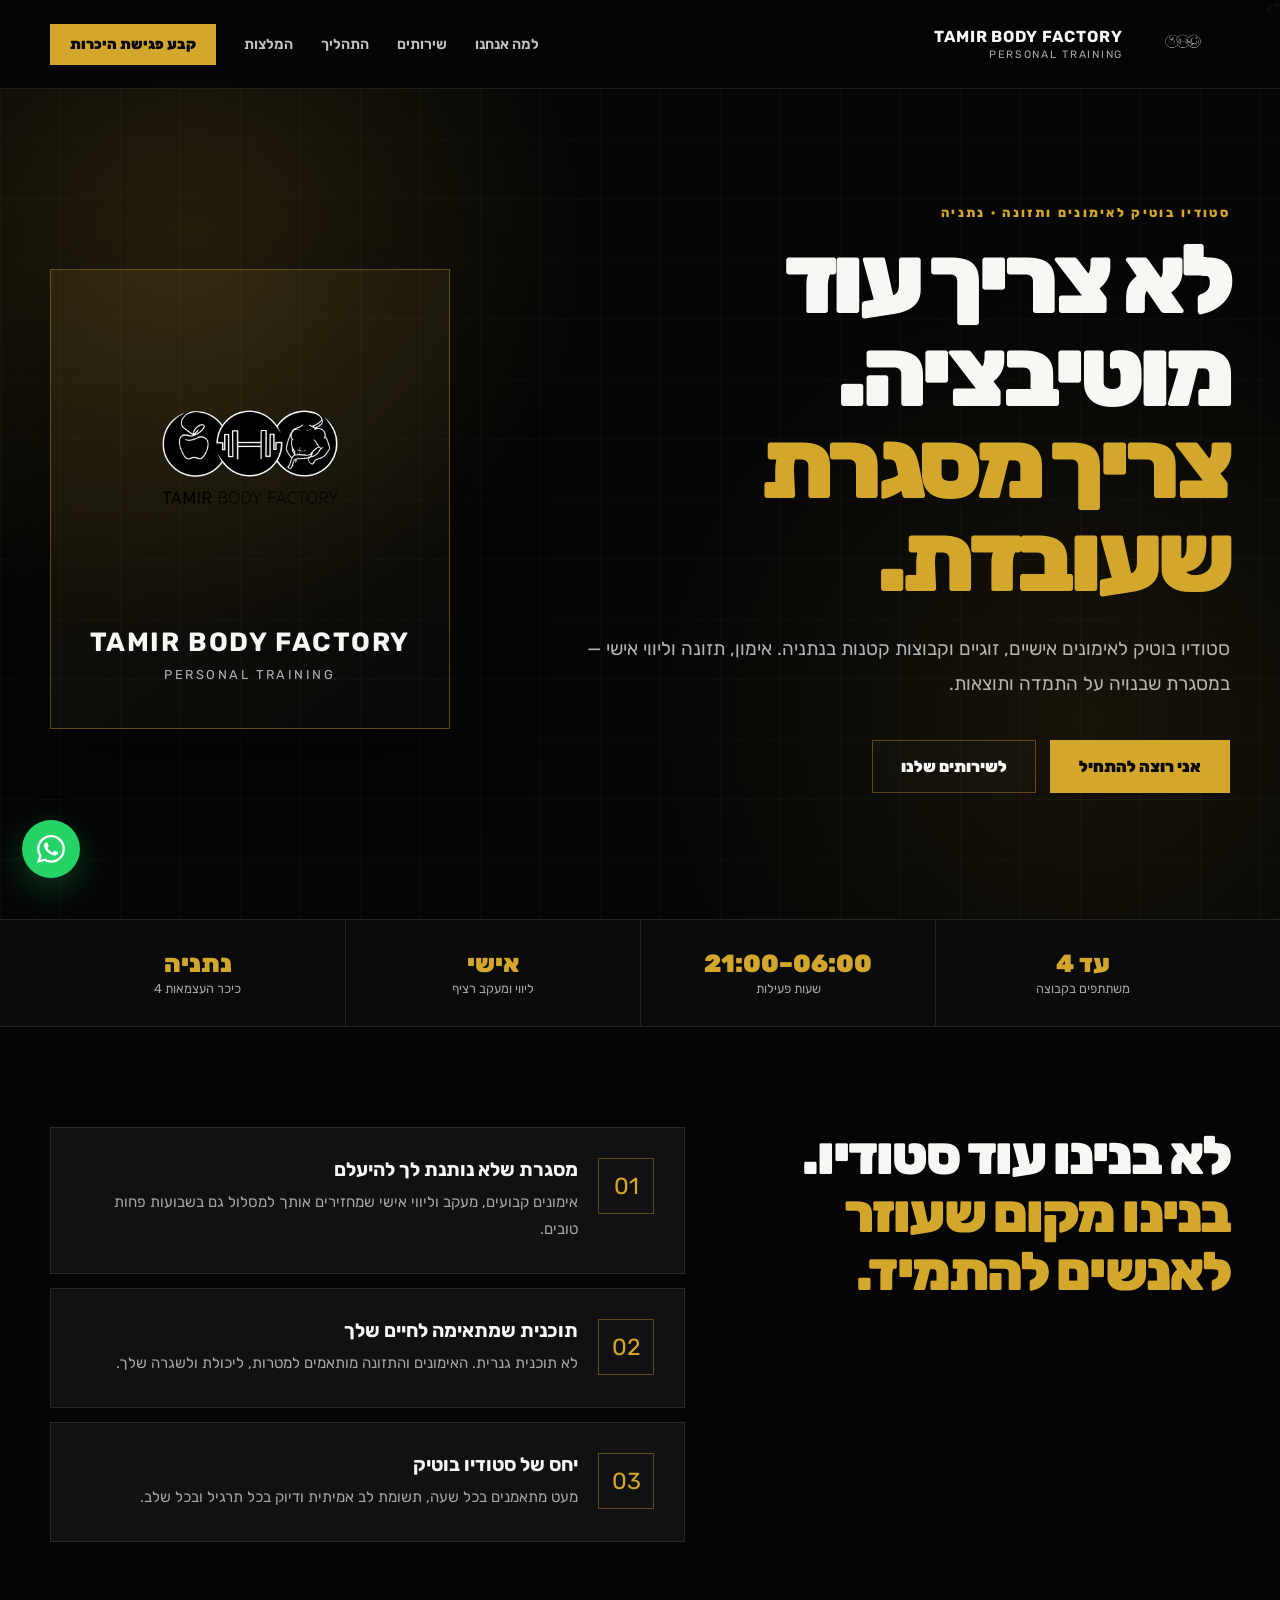
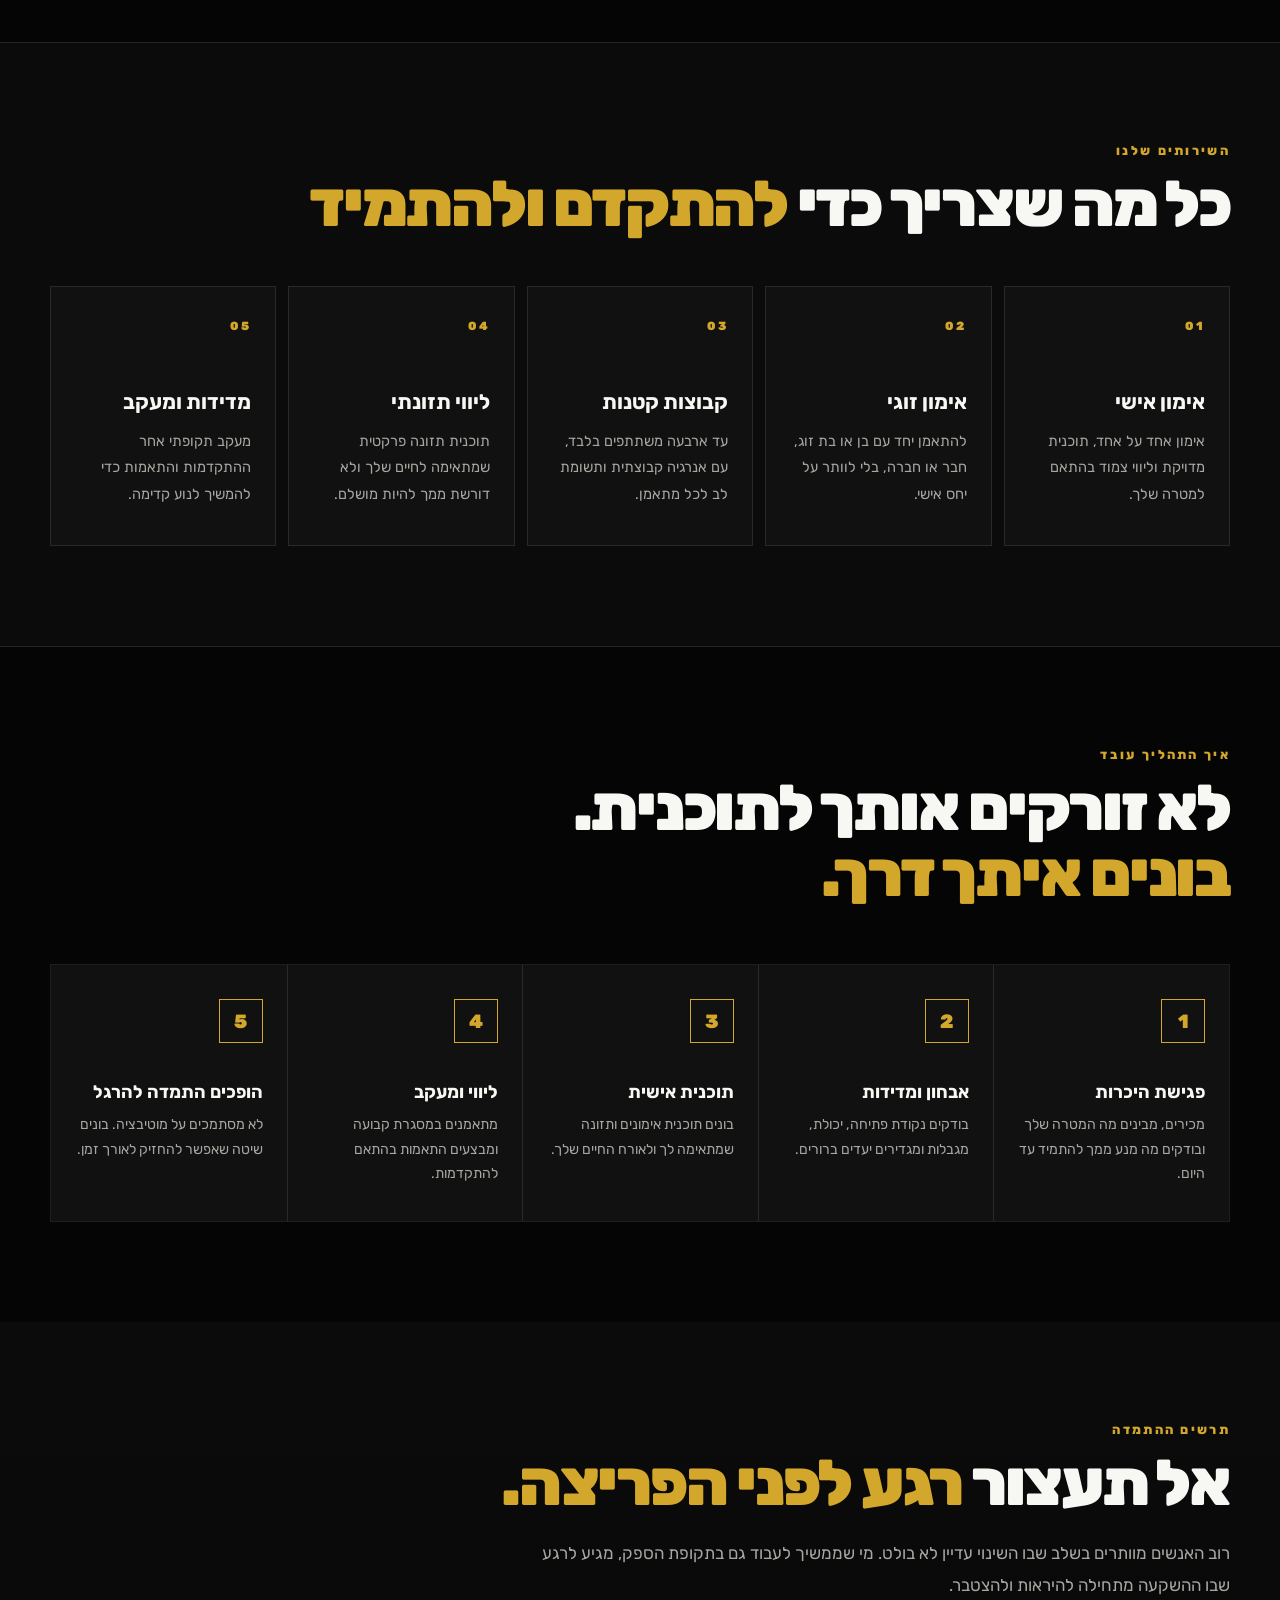
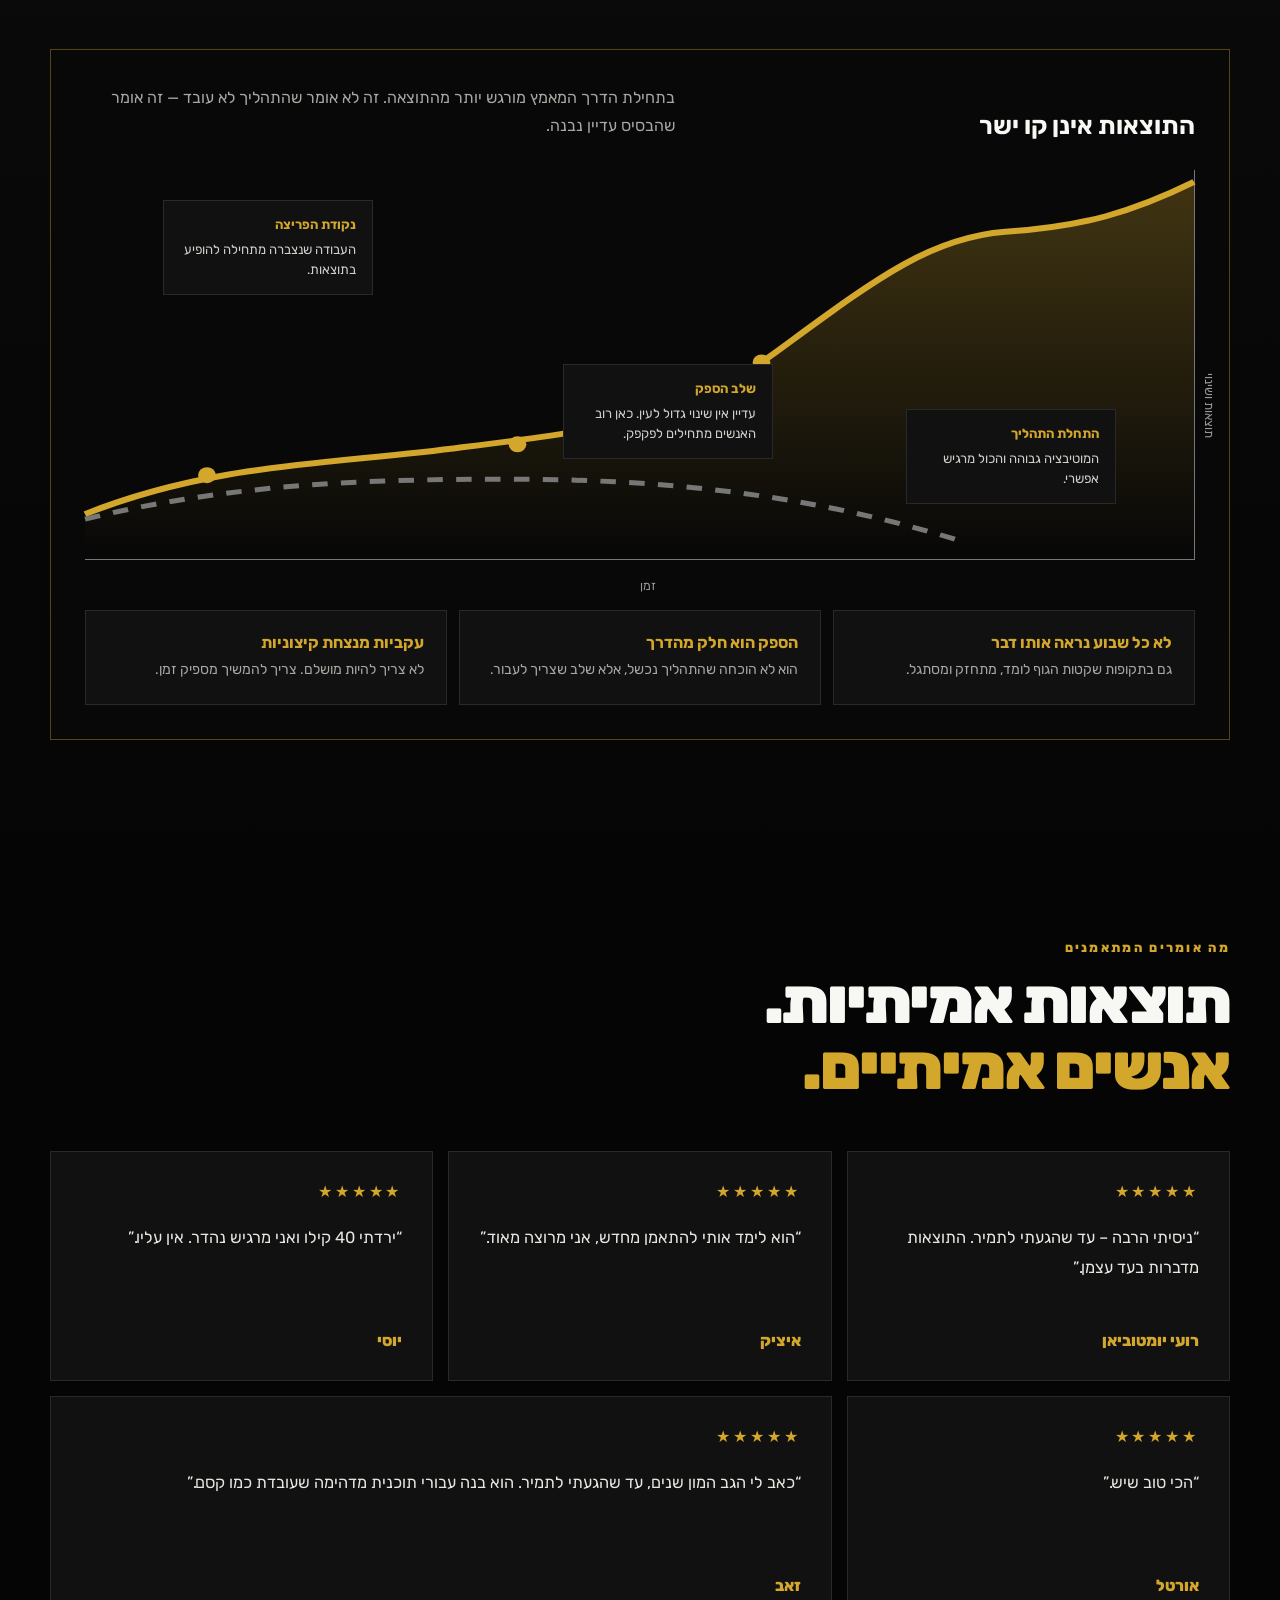
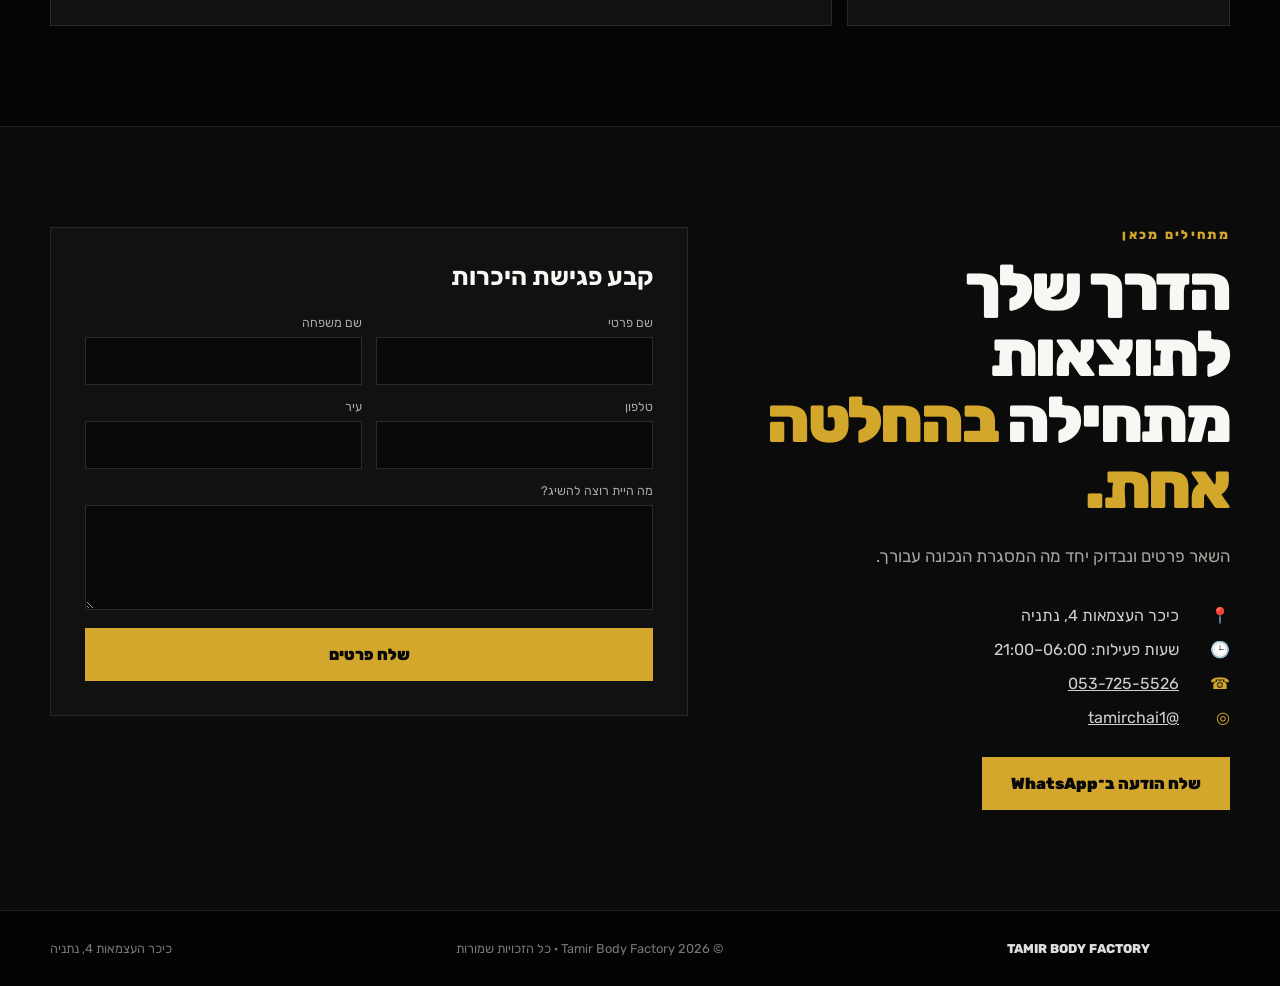
==== index.html @ cbdf3ac7 "Update index.html" ====
<!DOCTYPE html>
<html lang="he" dir="rtl">
<head>
  <meta charset="UTF-8" />
  <meta name="viewport" content="width=device-width, initial-scale=1.0" />
  <meta name="description" content="Tamir Body Factory – סטודיו בוטיק לאימונים אישיים, זוגיים וקבוצות קטנות בכיכר העצמאות 4, נתניה." />
  <title>Tamir Body Factory | סטודיו בוטיק לאימונים אישיים בנתניה</title>
  <link rel="preconnect" href="https://fonts.googleapis.com">
  <link rel="preconnect" href="https://fonts.gstatic.com" crossorigin>
  <link href="https://fonts.googleapis.com/css2?family=Rubik:wght@400;500;600;700;800;900&display=swap" rel="stylesheet">">
  <style>
    :root{
      --black:#050505;
      --black-2:#0b0b0b;
      --card:#111;
      --card-2:#151515;
      --gold:#d3a72c;
      --gold-light:#f0cc61;
      --white:#f7f7f4;
      --muted:#a7a7a2;
      --line:rgba(255,255,255,.1);
      --gold-line:rgba(211,167,44,.38);
      --green:#25d366;
      --max:1180px;
    }
    *{box-sizing:border-box;margin:0;padding:0}
    html{scroll-behavior:smooth}
    body{font-family:'Rubik',sans-serif;background:var(--black);color:var(--white);overflow-x:hidden}
    a{color:inherit}
    img{max-width:100%;display:block}
    .container{width:min(var(--max),calc(100% - 40px));margin:auto}
    .section{padding:100px 0}
    .eyebrow{color:var(--gold);font-size:.8rem;font-weight:800;letter-spacing:.18em;margin-bottom:14px}
    .title{font-size:clamp(2.3rem,5vw,4.7rem);line-height:1.03;font-weight:900;letter-spacing:-.035em}
    .lead{color:var(--muted);font-size:1.06rem;line-height:1.9;max-width:700px;margin-top:20px}
    .gold{color:var(--gold)}

    nav{position:fixed;z-index:1000;inset:0 0 auto;background:rgba(5,5,5,.9);backdrop-filter:blur(16px);border-bottom:1px solid var(--line)}
    .nav-inner{height:88px;display:flex;align-items:center;justify-content:space-between;gap:24px}
    .brand{display:flex;align-items:center;gap:13px;text-decoration:none;min-width:max-content}
    .brand img{width:94px;height:58px;object-fit:contain}
    .brand-copy strong{display:block;font-family:'Rubik',sans-serif;text-transform:uppercase;font-size:1rem;letter-spacing:.06em}
    .brand-copy span{display:block;color:var(--muted);font-size:.67rem;letter-spacing:.16em;text-transform:uppercase;margin-top:2px}
    .nav-links{display:flex;align-items:center;gap:28px}
    .nav-links a{text-decoration:none;color:#c4c4bf;font-size:.9rem;font-weight:600;transition:.2s}
    .nav-links a:hover{color:var(--gold)}
    .nav-cta{background:var(--gold);color:#080808!important;padding:12px 20px;font-weight:900!important}

    .hero{min-height:100vh;padding:150px 0 90px;display:grid;align-items:center;position:relative;overflow:hidden}
    .hero:before{content:"";position:absolute;inset:0;background:radial-gradient(circle at 15% 25%,rgba(211,167,44,.16),transparent 31%),radial-gradient(circle at 85% 78%,rgba(211,167,44,.09),transparent 34%),linear-gradient(rgba(255,255,255,.025) 1px,transparent 1px),linear-gradient(90deg,rgba(255,255,255,.025) 1px,transparent 1px);background-size:auto,auto,60px 60px,60px 60px;pointer-events:none}
    .hero-wrap{position:relative;z-index:1;display:grid;grid-template-columns:1.28fr .72fr;align-items:center;gap:70px}
    .hero h1{font-size:clamp(3.4rem,7.6vw,7.8rem);line-height:.95;letter-spacing:-.055em;font-weight:900;max-width:920px}
    .hero h1 span{display:block;color:var(--gold)}
    .hero p{font-size:1.18rem;line-height:1.85;color:#b5b5af;max-width:690px;margin:28px 0 38px}
    .hero-actions{display:flex;gap:14px;flex-wrap:wrap}
    .btn{display:inline-flex;align-items:center;justify-content:center;gap:9px;text-decoration:none;padding:16px 28px;font-weight:900;border:1px solid transparent;transition:.25s;cursor:pointer;font-family:inherit;font-size:1rem}
    .btn-primary{background:var(--gold);color:#080808}
    .btn-primary:hover{background:var(--gold-light);transform:translateY(-2px)}
    .btn-secondary{border-color:var(--gold-line);color:var(--white);background:rgba(255,255,255,.02)}
    .btn-secondary:hover{border-color:var(--gold);color:var(--gold)}
    .hero-mark{border:1px solid var(--gold-line);background:linear-gradient(145deg,rgba(211,167,44,.1),rgba(255,255,255,.015));padding:42px 32px;text-align:center;box-shadow:0 25px 80px rgba(0,0,0,.45)}
    .hero-mark img{width:290px;margin:auto}
    .hero-mark h2{font-family:'rubik',sans-serif;text-transform:uppercase;font-size:1.65rem;letter-spacing:.06em;margin-top:24px}
    .hero-mark p{font-size:.8rem;margin:5px 0 0;letter-spacing:.2em;text-transform:uppercase}

    .proof{border-top:1px solid var(--line);border-bottom:1px solid var(--line);background:var(--black-2)}
    .proof-grid{display:grid;grid-template-columns:repeat(4,1fr)}
    .proof-item{padding:29px 18px;text-align:center;border-left:1px solid var(--line)}
    .proof-item:last-child{border-left:0}
    .proof-item strong{display:block;color:var(--gold);font-size:1.55rem;font-weight:900}
    .proof-item span{font-size:.8rem;color:var(--muted)}

    .why-grid{display:grid;grid-template-columns:.85fr 1.15fr;gap:75px;align-items:start}
    .statement{font-size:clamp(2.1rem,4.2vw,4.2rem);font-weight:900;line-height:1.08;letter-spacing:-.035em;position:sticky;top:130px}
    .why-cards{display:grid;gap:14px}
    .why-card{background:var(--card);border:1px solid var(--line);padding:30px;display:grid;grid-template-columns:56px 1fr;gap:20px;align-items:start;transition:.25s}
    .why-card:hover{border-color:var(--gold-line);transform:translateX(-5px)}
    .icon{width:56px;height:56px;display:grid;place-items:center;border:1px solid var(--gold-line);color:var(--gold);font-size:1.45rem}
    .why-card h3{font-size:1.2rem;margin-bottom:8px}
    .why-card p{color:var(--muted);line-height:1.8;font-size:.94rem}

    .services{background:var(--black-2);border-block:1px solid var(--line)}
    .services-grid{display:grid;grid-template-columns:repeat(5,1fr);gap:12px;margin-top:48px}
    .service-card{min-height:260px;background:var(--card);border:1px solid var(--line);padding:28px 24px;position:relative;overflow:hidden;transition:.25s}
    .service-card:after{content:"";position:absolute;right:0;left:0;bottom:0;height:3px;background:var(--gold);transform:scaleX(0);transform-origin:right;transition:.25s}
    .service-card:hover{transform:translateY(-6px);border-color:var(--gold-line)}
    .service-card:hover:after{transform:scaleX(1)}
    .service-card .num{font-size:.74rem;color:var(--gold);font-weight:900;letter-spacing:.18em}
    .service-card h3{font-size:1.3rem;margin:56px 0 12px;line-height:1.25}
    .service-card p{color:var(--muted);line-height:1.8;font-size:.91rem}

    .process-grid{display:grid;grid-template-columns:repeat(5,1fr);gap:0;margin-top:56px;border:1px solid var(--line)}
    .step{padding:34px 24px;background:var(--card);border-left:1px solid var(--line);min-height:245px}
    .step:last-child{border-left:0}
    .step-number{display:inline-grid;place-items:center;width:44px;height:44px;border:1px solid var(--gold);color:var(--gold);font-size:1.2rem;font-weight:900;margin-bottom:38px}
    .step h3{font-size:1.12rem;margin-bottom:11px}
    .step p{font-size:.88rem;color:var(--muted);line-height:1.75}

    .persistence{background:linear-gradient(180deg,#0b0b0b,#050505)}
    .chart-card{margin-top:48px;border:1px solid var(--gold-line);background:#080808;padding:34px;overflow:hidden}
    .chart-head{display:flex;justify-content:space-between;align-items:end;gap:20px;margin-bottom:18px}
    .chart-head h3{font-size:1.55rem}
    .chart-head p{color:var(--muted);max-width:590px;line-height:1.75}
    .chart-wrap{position:relative;height:390px;border-right:1px solid #777;border-bottom:1px solid #777;margin-top:30px}
    .axis-y{position:absolute;right:-48px;top:50%;transform:rotate(90deg) translateX(50%);transform-origin:center;color:#999;font-size:.78rem}
    .axis-x{position:absolute;left:50%;bottom:-34px;color:#999;font-size:.78rem}
    .chart-svg{width:100%;height:100%;overflow:visible}
    .chart-note{position:absolute;background:#111;border:1px solid var(--line);padding:14px 16px;width:210px;font-size:.82rem;line-height:1.55;color:#d0d0cb}
    .chart-note strong{display:block;color:var(--gold);margin-bottom:4px}
    .note-start{right:7%;bottom:55px}.note-doubt{right:38%;bottom:100px}.note-break{left:7%;top:30px}
    .chart-footer{display:grid;grid-template-columns:repeat(3,1fr);gap:12px;margin-top:50px}
    .chart-point{border:1px solid var(--line);padding:22px;background:var(--card)}
    .chart-point strong{color:var(--gold);display:block;margin-bottom:6px}
    .chart-point span{color:var(--muted);font-size:.88rem;line-height:1.7}

    .testimonials-grid{display:grid;grid-template-columns:repeat(3,1fr);gap:15px;margin-top:50px}
    .quote{background:var(--card);border:1px solid var(--line);padding:30px;min-height:230px;display:flex;flex-direction:column;justify-content:space-between}
    .quote:nth-child(5){grid-column:span 2}
    .stars{color:var(--gold);letter-spacing:.18em;margin-bottom:22px}
    .quote blockquote{font-size:1.02rem;line-height:1.85;color:#e7e7e2}
    .quote footer{background:none;border:0;padding:24px 0 0;display:block;color:var(--gold);font-weight:800}

    .contact{background:var(--black-2);border-top:1px solid var(--line)}
    .contact-grid{display:grid;grid-template-columns:.85fr 1.15fr;gap:70px;align-items:start}
    .contact-details{display:grid;gap:15px;margin-top:34px}
    .detail{display:flex;gap:15px;align-items:center;color:#d0d0cb}
    .detail i{font-style:normal;color:var(--gold);width:36px}
    .form{background:var(--card);border:1px solid var(--line);padding:34px}
    .form h3{font-size:1.55rem;margin-bottom:24px}
    .form-row{display:grid;grid-template-columns:1fr 1fr;gap:14px}
    .field{margin-bottom:14px}
    label{display:block;color:#aaa;font-size:.78rem;margin-bottom:7px}
    input,select,textarea{width:100%;background:#090909;color:#fff;border:1px solid #2a2a2a;padding:14px;font-family:inherit;font-size:.95rem;outline:0}
    input:focus,select:focus,textarea:focus{border-color:var(--gold)}
    textarea{min-height:105px;resize:vertical}
    .success{display:none;margin-top:14px;padding:14px;border:1px solid var(--gold);color:var(--gold);text-align:center}

    .site-footer{padding:30px 0;border-top:1px solid var(--line);background:#030303}
    .footer-inner{display:flex;align-items:center;justify-content:space-between;gap:20px;color:#777;font-size:.8rem}
    .footer-brand{display:flex;align-items:center;gap:10px;color:#ddd;font-weight:800;text-transform:uppercase}
    .footer-brand img{width:70px}

    .floating{position:fixed;left:22px;bottom:22px;width:58px;height:58px;border-radius:50%;background:var(--green);display:grid;place-items:center;text-decoration:none;z-index:999;box-shadow:0 10px 35px rgba(37,211,102,.28)}
    .floating svg{width:28px;fill:#fff}
    .reveal{opacity:0;transform:translateY(28px);transition:.7s ease}
    .reveal.visible{opacity:1;transform:none}

    @media(max-width:1000px){
      .nav-links a:not(.nav-cta){display:none}
      .hero-wrap,.why-grid,.contact-grid{grid-template-columns:1fr}
      .hero-mark{max-width:500px}.statement{position:static}
      .services-grid{grid-template-columns:repeat(2,1fr)}
      .process-grid{grid-template-columns:repeat(2,1fr)}
      .step{border-bottom:1px solid var(--line)}
      .testimonials-grid{grid-template-columns:1fr 1fr}.quote:nth-child(5){grid-column:auto}
    }
    @media(max-width:640px){
      .container{width:min(100% - 26px,var(--max))}.section{padding:72px 0}.nav-inner{height:76px}.brand img{width:73px;height:48px}.brand-copy strong{font-size:.82rem}.brand-copy span{font-size:.55rem}.nav-cta{padding:10px 13px;font-size:.78rem}
      .hero{padding-top:125px}.hero h1{font-size:3.2rem}.hero p{font-size:1rem}.hero-mark{padding:28px 18px}.hero-mark img{width:220px}
      .proof-grid{grid-template-columns:1fr 1fr}.proof-item:nth-child(2){border-left:0}.proof-item:nth-child(-n+2){border-bottom:1px solid var(--line)}
      .services-grid,.process-grid,.testimonials-grid,.chart-footer{grid-template-columns:1fr}.service-card{min-height:220px}.service-card h3{margin-top:38px}.process-grid{border:0}.step{border:1px solid var(--line);margin-bottom:10px}
      .chart-card{padding:20px 14px}.chart-wrap{height:315px}.chart-note{width:145px;font-size:.69rem;padding:9px}.note-start{right:3%;bottom:35px}.note-doubt{right:37%;bottom:100px}.note-break{left:2%;top:10px}.chart-head{display:block}.chart-head p{margin-top:10px}.form-row{grid-template-columns:1fr}.form{padding:25px 18px}.footer-inner{flex-direction:column;text-align:center}.floating{left:14px;bottom:14px}
    }
  </style>
</head>
<body>
  <nav>
    <div class="container nav-inner">
      <a href="#top" class="brand" aria-label="Tamir Body Factory">
       <img src=" tamir-body-factory-logo.png" alt="הלוגו של Tamir Body Factory">
        <div class="brand-copy"><strong>Tamir Body Factory</strong><span>Personal Training</span></div>
      </a>
      <div class="nav-links">
        <a href="#why">למה אנחנו</a><a href="#services">שירותים</a><a href="#process">התהליך</a><a href="#reviews">המלצות</a><a href="#contact" class="nav-cta">קבע פגישת היכרות</a>
      </div>
    </div>
  </nav>

  <header class="hero" id="top">
    <div class="container hero-wrap">
      <div class="reveal">
        <div class="eyebrow">סטודיו בוטיק לאימונים ותזונה · נתניה</div>
        <h1>לא צריך עוד מוטיבציה.<span>צריך מסגרת שעובדת.</span></h1>
        <p>סטודיו בוטיק לאימונים אישיים, זוגיים וקבוצות קטנות בנתניה. אימון, תזונה וליווי אישי — במסגרת שבנויה על התמדה ותוצאות.</p>
        <div class="hero-actions">
          <a class="btn btn-primary" href="#contact">אני רוצה להתחיל</a>
          <a class="btn btn-secondary" href="#services">לשירותים שלנו</a>
        </div>
      </div>
      <aside class="hero-mark reveal">
        <img src="tamir-body-factory-logo.png" alt="Tamir Body Factory">
        <h2>Tamir Body Factory</h2>
        <p>Personal Training</p>
      </aside>
    </div>
  </header>

  <section class="proof">
    <div class="container proof-grid">
      <div class="proof-item"><strong>עד 4</strong><span>משתתפים בקבוצה</span></div>
      <div class="proof-item"><strong>06:00–21:00</strong><span>שעות פעילות</span></div>
      <div class="proof-item"><strong>אישי</strong><span>ליווי ומעקב רציף</span></div>
      <div class="proof-item"><strong>נתניה</strong><span>כיכר העצמאות 4</span></div>
    </div>
  </section>

  <section class="section" id="why">
    <div class="container why-grid">
      <div class="statement reveal">לא בנינו עוד סטודיו.<br><span class="gold">בנינו מקום שעוזר לאנשים להתמיד.</span></div>
      <div class="why-cards">
        <article class="why-card reveal"><div class="icon">01</div><div><h3>מסגרת שלא נותנת לך להיעלם</h3><p>אימונים קבועים, מעקב וליווי אישי שמחזירים אותך למסלול גם בשבועות פחות טובים.</p></div></article>
        <article class="why-card reveal"><div class="icon">02</div><div><h3>תוכנית שמתאימה לחיים שלך</h3><p>לא תוכנית גנרית. האימונים והתזונה מותאמים למטרות, ליכולת ולשגרה שלך.</p></div></article>
        <article class="why-card reveal"><div class="icon">03</div><div><h3>יחס של סטודיו בוטיק</h3><p>מעט מתאמנים בכל שעה, תשומת לב אמיתית ודיוק בכל תרגיל ובכל שלב.</p></div></article>
      </div>
    </div>
  </section>

  <section class="section services" id="services">
    <div class="container">
      <div class="eyebrow">השירותים שלנו</div><h2 class="title">כל מה שצריך כדי <span class="gold">להתקדם ולהתמיד</span></h2>
      <div class="services-grid">
        <article class="service-card reveal"><span class="num">01</span><h3>אימון אישי</h3><p>אימון אחד על אחד, תוכנית מדויקת וליווי צמוד בהתאם למטרה שלך.</p></article>
        <article class="service-card reveal"><span class="num">02</span><h3>אימון זוגי</h3><p>להתאמן יחד עם בן או בת זוג, חבר או חברה, בלי לוותר על יחס אישי.</p></article>
        <article class="service-card reveal"><span class="num">03</span><h3>קבוצות קטנות</h3><p>עד ארבעה משתתפים בלבד, עם אנרגיה קבוצתית ותשומת לב לכל מתאמן.</p></article>
        <article class="service-card reveal"><span class="num">04</span><h3>ליווי תזונתי</h3><p>תוכנית תזונה פרקטית שמתאימה לחיים שלך ולא דורשת ממך להיות מושלם.</p></article>
        <article class="service-card reveal"><span class="num">05</span><h3>מדידות ומעקב</h3><p>מעקב תקופתי אחר ההתקדמות והתאמות כדי להמשיך לנוע קדימה.</p></article>
      </div>
    </div>
  </section>

  <section class="section" id="process">
    <div class="container">
      <div class="eyebrow">איך התהליך עובד</div><h2 class="title">לא זורקים אותך לתוכנית.<br><span class="gold">בונים איתך דרך.</span></h2>
      <div class="process-grid">
        <article class="step reveal"><div class="step-number">1</div><h3>פגישת היכרות</h3><p>מכירים, מבינים מה המטרה שלך ובודקים מה מנע ממך להתמיד עד היום.</p></article>
        <article class="step reveal"><div class="step-number">2</div><h3>אבחון ומדידות</h3><p>בודקים נקודת פתיחה, יכולת, מגבלות ומגדירים יעדים ברורים.</p></article>
        <article class="step reveal"><div class="step-number">3</div><h3>תוכנית אישית</h3><p>בונים תוכנית אימונים ותזונה שמתאימה לך ולאורח החיים שלך.</p></article>
        <article class="step reveal"><div class="step-number">4</div><h3>ליווי ומעקב</h3><p>מתאמנים במסגרת קבועה ומבצעים התאמות בהתאם להתקדמות.</p></article>
        <article class="step reveal"><div class="step-number">5</div><h3>הופכים התמדה להרגל</h3><p>לא מסתמכים על מוטיבציה. בונים שיטה שאפשר להחזיק לאורך זמן.</p></article>
      </div>
    </div>
  </section>

  <section class="section persistence">
    <div class="container">
      <div class="eyebrow">תרשים ההתמדה</div><h2 class="title">אל תעצור <span class="gold">רגע לפני הפריצה.</span></h2>
      <p class="lead">רוב האנשים מוותרים בשלב שבו השינוי עדיין לא בולט. מי שממשיך לעבוד גם בתקופת הספק, מגיע לרגע שבו ההשקעה מתחילה להיראות ולהצטבר.</p>
      <div class="chart-card reveal">
        <div class="chart-head"><h3>התוצאות אינן קו ישר</h3><p>בתחילת הדרך המאמץ מורגש יותר מהתוצאה. זה לא אומר שהתהליך לא עובד — זה אומר שהבסיס עדיין נבנה.</p></div>
        <div class="chart-wrap">
          <span class="axis-y">תוצאות ושינוי</span><span class="axis-x">זמן</span>
          <svg class="chart-svg" viewBox="0 0 1000 390" preserveAspectRatio="none" aria-label="גרף התמדה לאורך זמן">
            <defs><linearGradient id="fillGold" x1="0" y1="0" x2="0" y2="1"><stop offset="0" stop-color="#d3a72c" stop-opacity=".28"/><stop offset="1" stop-color="#d3a72c" stop-opacity="0"/></linearGradient></defs>
            <path d="M0 345 C120 292 230 295 340 278 C470 260 540 250 620 185 C710 112 760 68 830 62 C900 57 945 42 1000 12 L1000 390 L0 390 Z" fill="url(#fillGold)"/>
            <path d="M0 345 C120 292 230 295 340 278 C470 260 540 250 620 185 C710 112 760 68 830 62 C900 57 945 42 1000 12" fill="none" stroke="#d3a72c" stroke-width="6"/>
            <path d="M0 350 C130 315 250 310 380 310 C520 310 650 324 790 372" fill="none" stroke="#777" stroke-width="5" stroke-dasharray="14 12"/>
            <circle cx="110" cy="306" r="8" fill="#d3a72c"/><circle cx="390" cy="275" r="8" fill="#d3a72c"/><circle cx="610" cy="193" r="8" fill="#d3a72c"/>
          </svg>
          <div class="chart-note note-start"><strong>התחלת התהליך</strong>המוטיבציה גבוהה והכול מרגיש אפשרי.</div>
          <div class="chart-note note-doubt"><strong>שלב הספק</strong>עדיין אין שינוי גדול לעין. כאן רוב האנשים מתחילים לפקפק.</div>
          <div class="chart-note note-break"><strong>נקודת הפריצה</strong>העבודה שנצברה מתחילה להופיע בתוצאות.</div>
        </div>
        <div class="chart-footer">
          <div class="chart-point"><strong>לא כל שבוע נראה אותו דבר</strong><span>גם בתקופות שקטות הגוף לומד, מתחזק ומסתגל.</span></div>
          <div class="chart-point"><strong>הספק הוא חלק מהדרך</strong><span>הוא לא הוכחה שהתהליך נכשל, אלא שלב שצריך לעבור.</span></div>
          <div class="chart-point"><strong>עקביות מנצחת קיצוניות</strong><span>לא צריך להיות מושלם. צריך להמשיך מספיק זמן.</span></div>
        </div>
      </div>
    </div>
  </section>

  <section class="section" id="reviews">
    <div class="container">
      <div class="eyebrow">מה אומרים המתאמנים</div><h2 class="title">תוצאות אמיתיות.<br><span class="gold">אנשים אמיתיים.</span></h2>
      <div class="testimonials-grid">
        <article class="quote reveal"><div><div class="stars">★★★★★</div><blockquote>“ניסיתי הרבה – עד שהגעתי לתמיר. התוצאות מדברות בעד עצמן.”</blockquote></div><footer>רועי יומטוביאן</footer></article>
        <article class="quote reveal"><div><div class="stars">★★★★★</div><blockquote>“הוא לימד אותי להתאמן מחדש, אני מרוצה מאוד.”</blockquote></div><footer>איציק</footer></article>
        <article class="quote reveal"><div><div class="stars">★★★★★</div><blockquote>“ירדתי 40 קילו ואני מרגיש נהדר. אין עליו.”</blockquote></div><footer>יוסי</footer></article>
        <article class="quote reveal"><div><div class="stars">★★★★★</div><blockquote>“הכי טוב שיש.”</blockquote></div><footer>אורטל</footer></article>
        <article class="quote reveal"><div><div class="stars">★★★★★</div><blockquote>“כאב לי הגב המון שנים, עד שהגעתי לתמיר. הוא בנה עבורי תוכנית מדהימה שעובדת כמו קסם.”</blockquote></div><footer>זאב</footer></article>
      </div>
    </div>
  </section>

  <section class="section contact" id="contact">
    <div class="container contact-grid">
      <div class="reveal">
        <div class="eyebrow">מתחילים מכאן</div><h2 class="title">הדרך שלך לתוצאות מתחילה <span class="gold">בהחלטה אחת.</span></h2>
        <p class="lead">השאר פרטים ונבדוק יחד מה המסגרת הנכונה עבורך.</p>
        <div class="contact-details">
          <div class="detail"><i>📍</i><span>כיכר העצמאות 4, נתניה</span></div>
          <div class="detail"><i>🕒</i><span>שעות פעילות: 06:00–21:00</span></div>
          <div class="detail"><i>☎</i><a href="tel:0537255526">053-725-5526</a></div>
          <div class="detail"><i>◎</i><a href="https://instagram.com/tamirchai1" target="_blank" rel="noopener">@tamirchai1</a></div>
        </div>
        <a class="btn btn-primary" style="margin-top:30px" href="https://wa.me/972537255526?text=%D7%94%D7%99%D7%99%20%D7%90%D7%A9%D7%9E%D7%97%20%D7%9C%D7%A4%D7%A8%D7%98%D7%99%D7%9D" target="_blank" rel="noopener">שלח הודעה ב־WhatsApp</a>
      </div>
      <form class="form reveal" onsubmit="submitForm(event)">
        <h3>קבע פגישת היכרות</h3>
        <div class="form-row"><div class="field"><label for="firstName">שם פרטי</label><input id="firstName" required></div><div class="field"><label for="lastName">שם משפחה</label><input id="lastName" required></div></div>
        <div class="form-row"><div class="field"><label for="phone">טלפון</label><input id="phone" inputmode="tel" required></div><div class="field"><label for="city">עיר</label><input id="city" required></div></div>
        <div class="field"><label for="goal">מה היית רוצה להשיג?</label><textarea id="goal" required></textarea></div>
        <button class="btn btn-primary" style="width:100%" type="submit" id="submitBtn">שלח פרטים</button>
        <div class="success" id="successMsg">הפרטים התקבלו. אחזור אליך בהקדם.</div>
      </form>
    </div>
  </section>

  <footer class="site-footer"><div class="container footer-inner"><div class="footer-brand"><img src=tamir-body-factory-logo.png" alt=""><span>Tamir Body Factory</span></div><span>© 2026 Tamir Body Factory · כל הזכויות שמורות</span><span>כיכר העצמאות 4, נתניה</span></div></footer>

  <a class="floating" href="https://wa.me/972537255526?text=%D7%94%D7%99%D7%99%20%D7%90%D7%A9%D7%9E%D7%97%20%D7%9C%D7%A4%D7%A8%D7%98%D7%99%D7%9D" target="_blank" aria-label="WhatsApp"><svg viewBox="0 0 24 24"><path d="M17.472 14.382c-.297-.149-1.758-.867-2.03-.967-.273-.099-.471-.148-.67.15-.197.297-.767.966-.94 1.164-.173.199-.347.223-.644.075-.297-.15-1.255-.463-2.39-1.475-.883-.788-1.48-1.761-1.653-2.059-.173-.297-.018-.458.13-.606.134-.133.298-.347.446-.52.149-.174.198-.298.298-.497.099-.198.05-.371-.025-.52-.075-.149-.669-1.612-.916-2.207-.242-.579-.487-.5-.669-.51-.173-.008-.371-.01-.57-.01-.198 0-.52.074-.792.372-.272.297-1.04 1.016-1.04 2.479 0 1.462 1.065 2.875 1.213 3.074.149.198 2.096 3.2 5.077 4.487.709.306 1.262.489 1.694.625.712.227 1.36.195 1.871.118.571-.085 1.758-.719 2.006-1.413.248-.694.248-1.289.173-1.413-.074-.124-.272-.198-.57-.347M12.05 21.785h-.004a9.87 9.87 0 0 1-5.031-1.378l-.361-.214-3.741.982.998-3.648-.235-.374a9.86 9.86 0 0 1-1.51-5.26C2.167 6.443 6.612 2.01 12.064 2.01c2.64 0 5.122 1.03 6.988 2.898a9.825 9.825 0 0 1 2.893 6.994c-.003 5.45-4.437 9.884-9.895 9.884M20.463 3.488A11.815 11.815 0 0 0 12.05 0C5.495 0 .16 5.335.157 11.892c0 2.096.547 4.142 1.588 5.945L.057 24l6.305-1.654a11.882 11.882 0 0 0 5.683 1.448h.005c6.554 0 11.89-5.335 11.893-11.893a11.821 11.821 0 0 0-3.48-8.413Z"/></svg></a>

  <script>
    const observer=new IntersectionObserver(entries=>entries.forEach(entry=>{if(entry.isIntersecting)entry.target.classList.add('visible')}),{threshold:.08});
    document.querySelectorAll('.reveal').forEach(el=>observer.observe(el));

    async function submitForm(event){
      event.preventDefault();
      const btn=document.getElementById('submitBtn');
      const data={firstName:document.getElementById('firstName').value.trim(),lastName:document.getElementById('lastName').value.trim(),phone:document.getElementById('phone').value.trim(),city:document.getElementById('city').value.trim(),goal:document.getElementById('goal').value.trim()};
      if(Object.values(data).some(v=>!v)){alert('אנא מלא את כל השדות');return}
      btn.disabled=true;btn.textContent='שולח...';
      try{
        const response=await fetch('https://script.google.com/macros/s/AKfycbz9PnXpA2EJT74xnOZ9yvWO4wQC9hIT80XB2yyASRiMuSa7O6R4zXtWNzsBOc9BRzTKBQ/exec',{method:'POST',body:JSON.stringify(data)});
        const result=await response.json();
        if(result.result!=='success')throw new Error(result.message||'שגיאה');
        document.getElementById('successMsg').style.display='block';event.target.reset();
      }catch(error){alert('לא הצלחנו לשלוח כרגע. אפשר לפנות ישירות ב־WhatsApp.');console.error(error)}
      finally{btn.disabled=false;btn.textContent='שלח פרטים'}
    }
  </script>
</body>
</html>
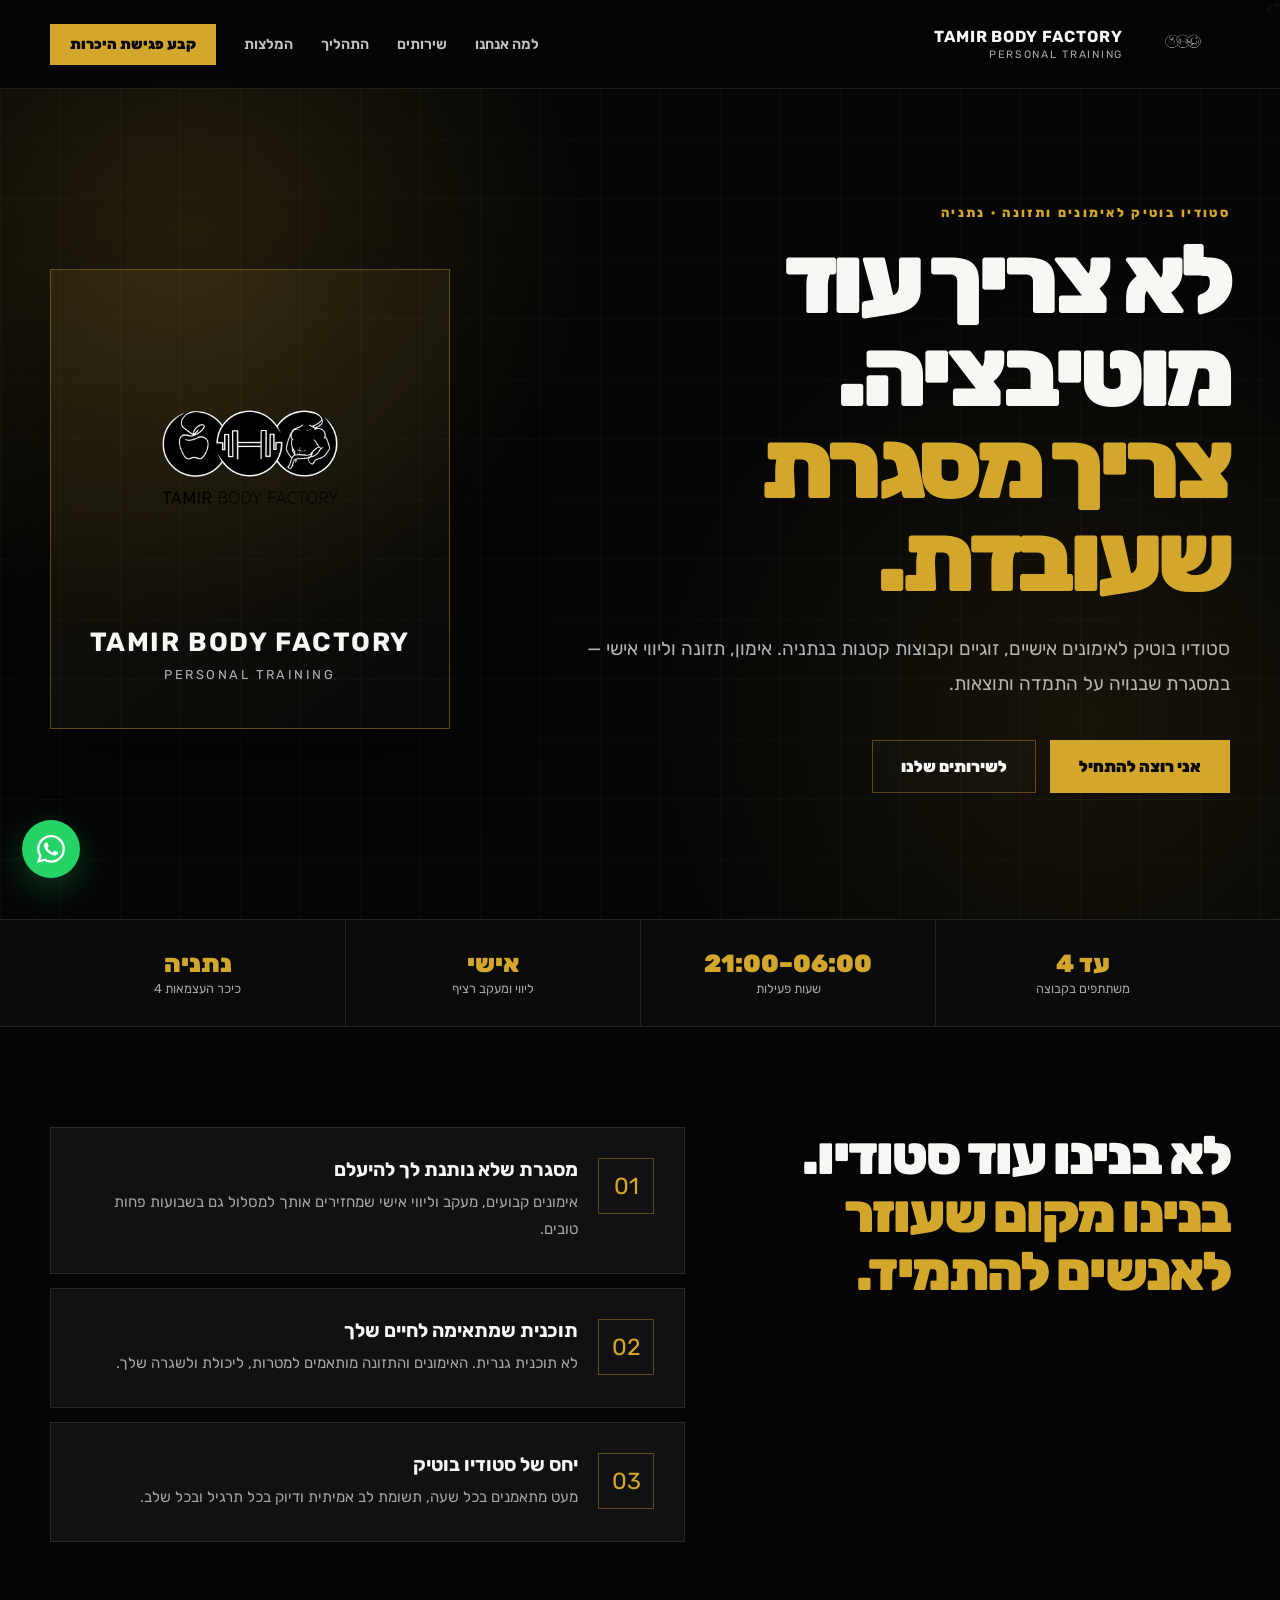
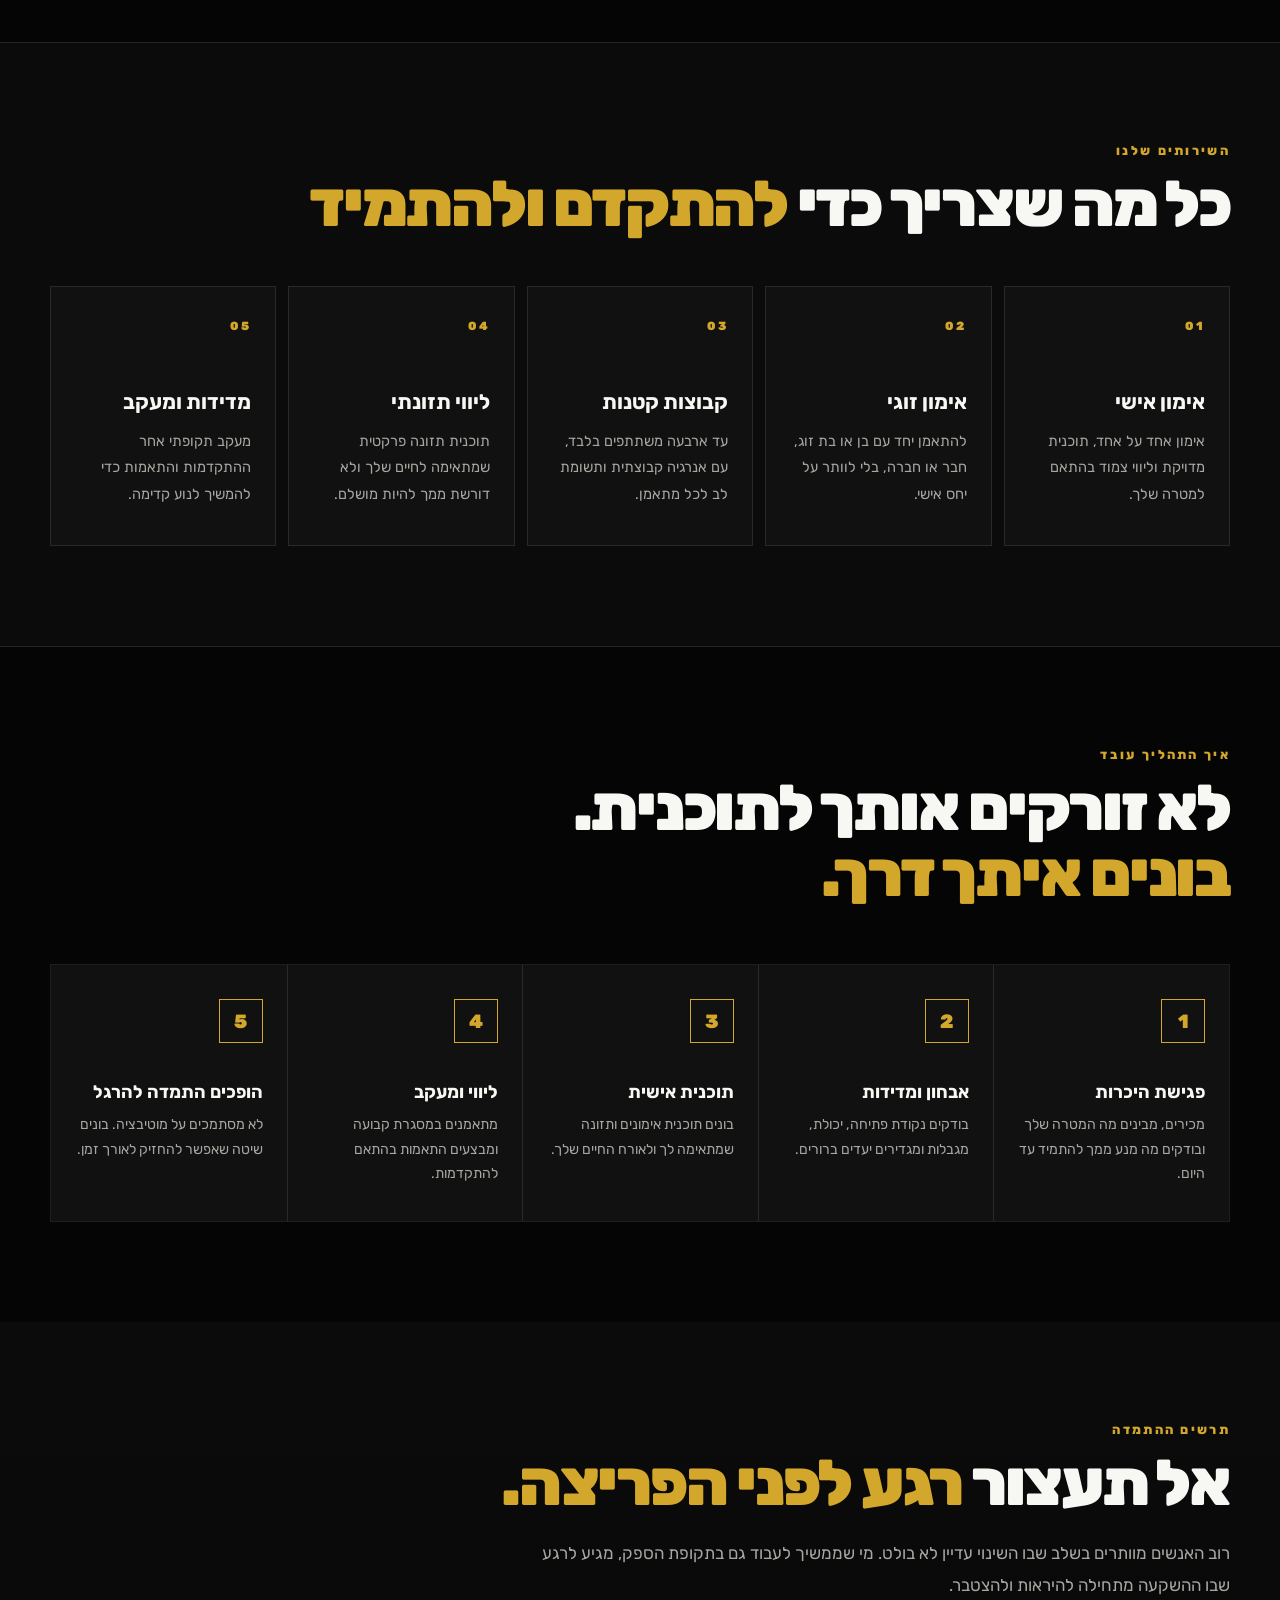
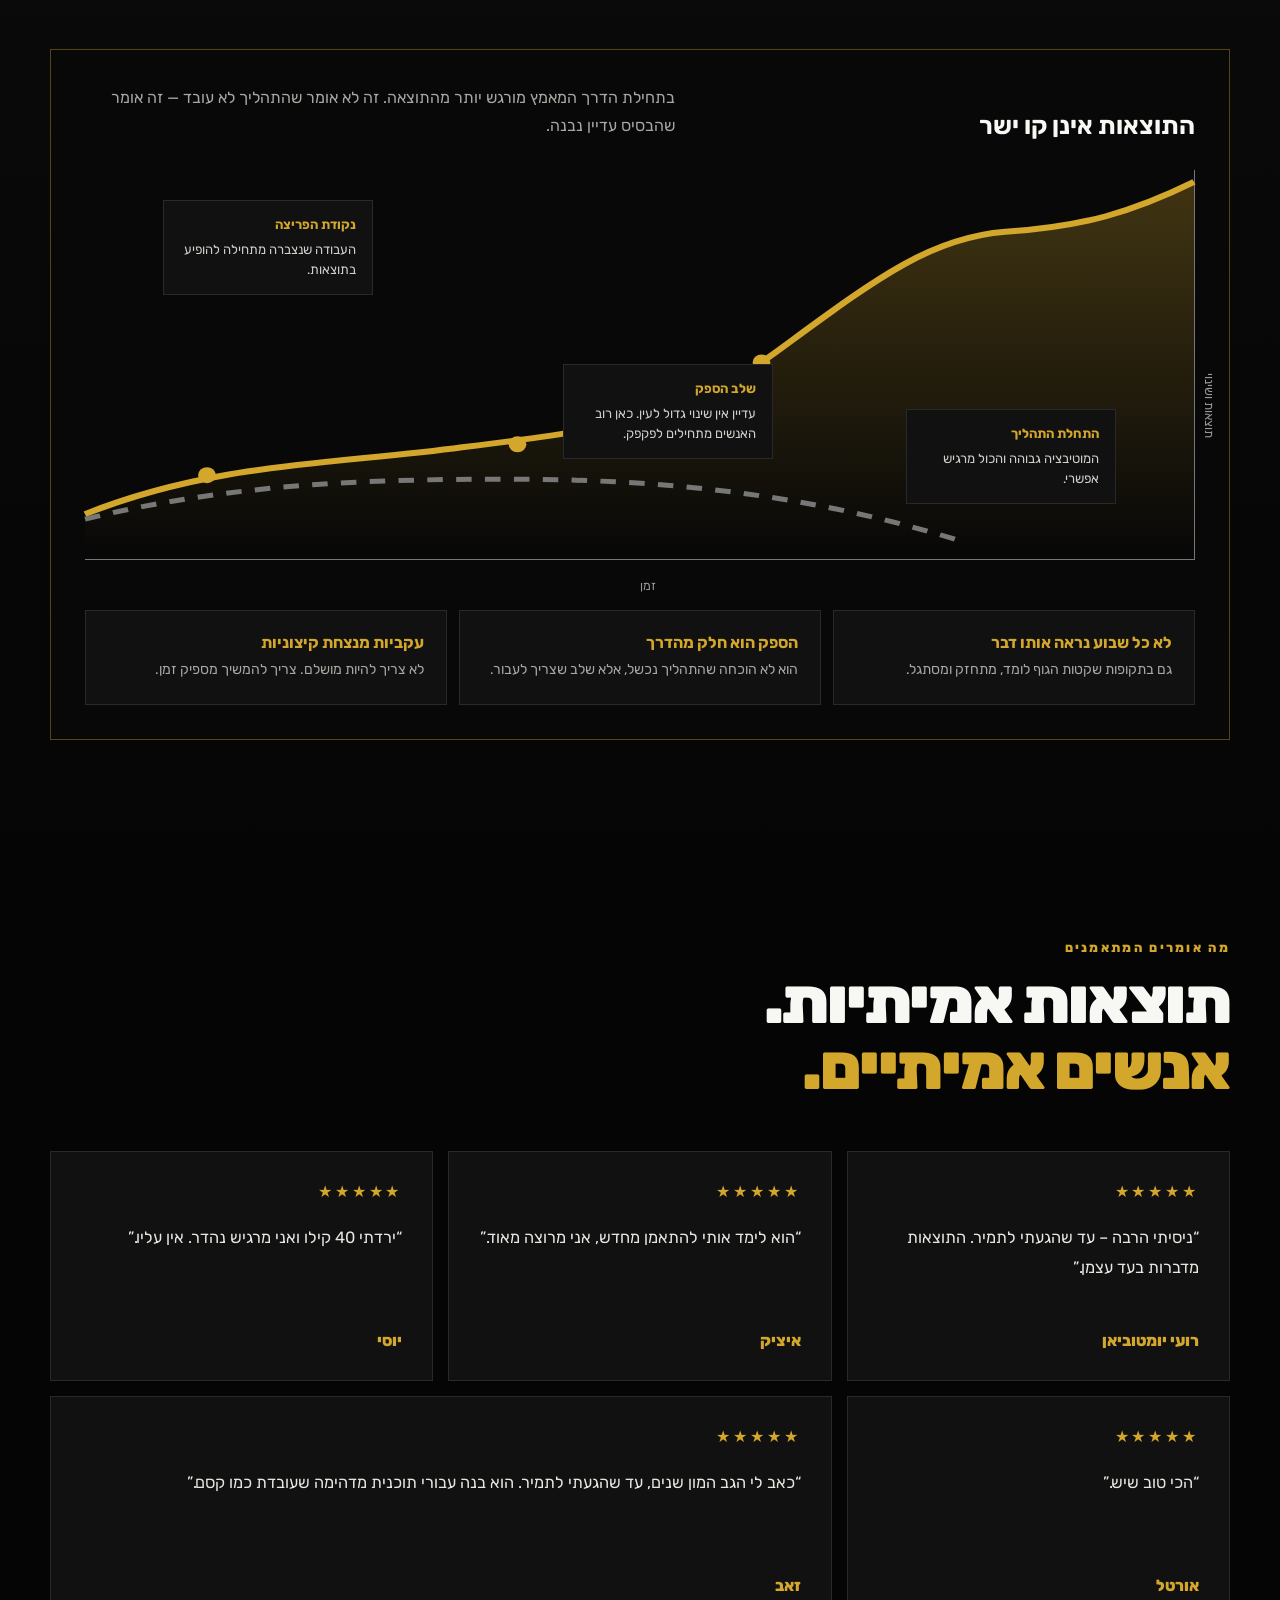
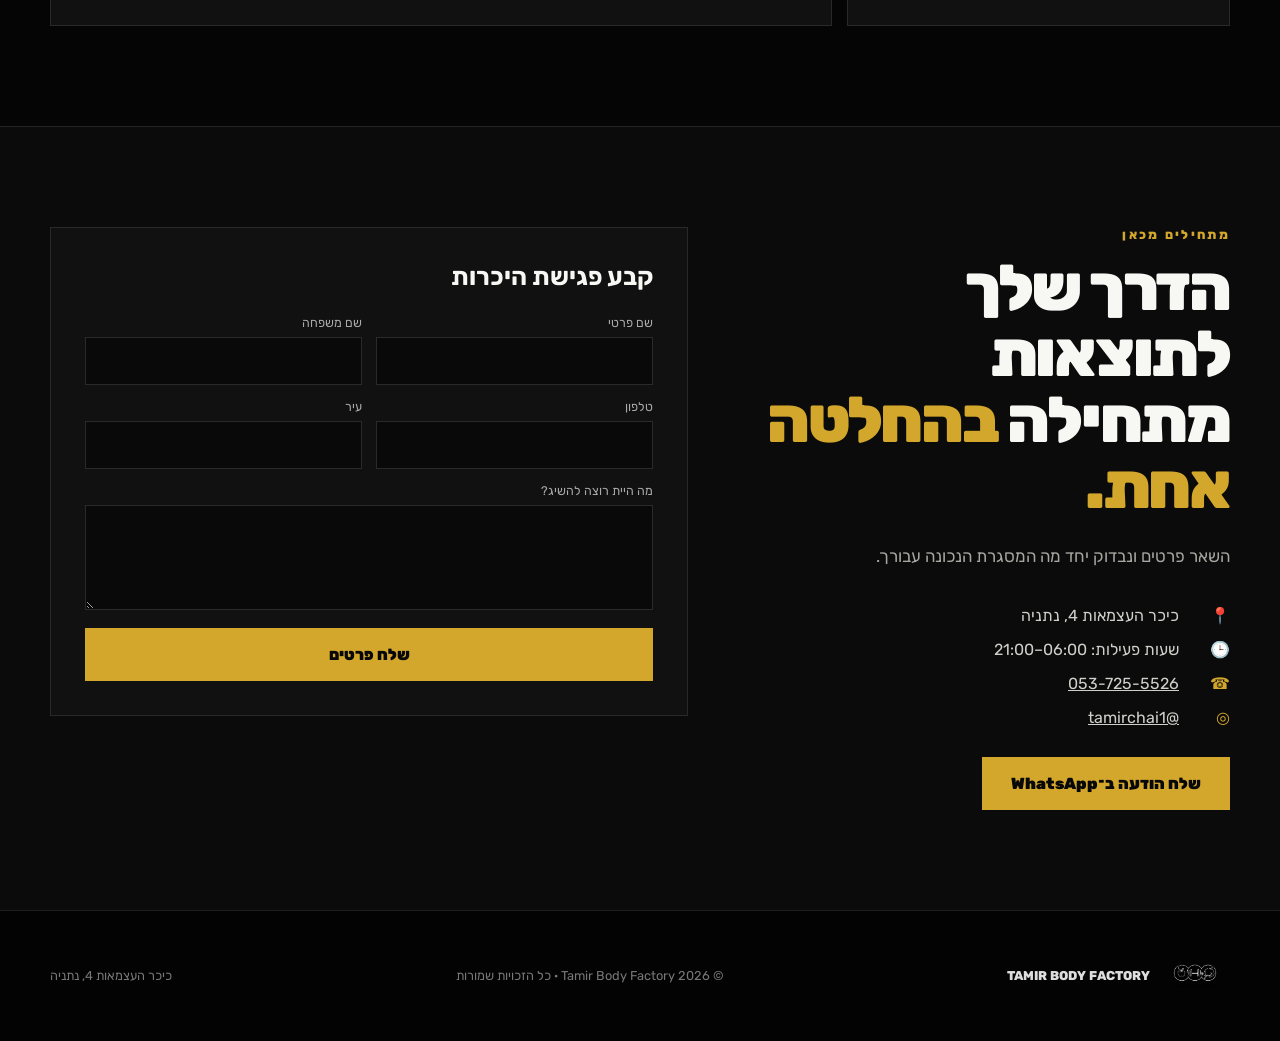
==== commit 85e55df7: "Update index.html" ====
--- a/index.html
+++ b/index.html
@@ -167,7 +167,7 @@
   <nav>
     <div class="container nav-inner">
       <a href="#top" class="brand" aria-label="Tamir Body Factory">
-       <img src=" tamir-body-factory-logo.png" alt="הלוגו של Tamir Body Factory">
+      <img src="tamir-body-factory-logo.png" alt="הלוגו של Tamir Body Factory">
         <div class="brand-copy"><strong>Tamir Body Factory</strong><span>Personal Training</span></div>
       </a>
       <div class="nav-links">
@@ -188,7 +188,7 @@
         </div>
       </div>
       <aside class="hero-mark reveal">
-        <img src="tamir-body-factory-logo.png" alt="Tamir Body Factory">
+       <img src="tamir-body-factory-logo.png" alt="Tamir Body Factory">
         <h2>Tamir Body Factory</h2>
         <p>Personal Training</p>
       </aside>
@@ -306,7 +306,7 @@
     </div>
   </section>
 
-  <footer class="site-footer"><div class="container footer-inner"><div class="footer-brand"><img src=tamir-body-factory-logo.png" alt=""><span>Tamir Body Factory</span></div><span>© 2026 Tamir Body Factory · כל הזכויות שמורות</span><span>כיכר העצמאות 4, נתניה</span></div></footer>
+  <footer class="site-footer"><div class="container footer-inner"><div class="footer-brand"><img src="tamir-body-factory-logo.png" alt=""><span>Tamir Body Factory</span></div><span>© 2026 Tamir Body Factory · כל הזכויות שמורות</span><span>כיכר העצמאות 4, נתניה</span></div></footer>
 
   <a class="floating" href="https://wa.me/972537255526?text=%D7%94%D7%99%D7%99%20%D7%90%D7%A9%D7%9E%D7%97%20%D7%9C%D7%A4%D7%A8%D7%98%D7%99%D7%9D" target="_blank" aria-label="WhatsApp"><svg viewBox="0 0 24 24"><path d="M17.472 14.382c-.297-.149-1.758-.867-2.03-.967-.273-.099-.471-.148-.67.15-.197.297-.767.966-.94 1.164-.173.199-.347.223-.644.075-.297-.15-1.255-.463-2.39-1.475-.883-.788-1.48-1.761-1.653-2.059-.173-.297-.018-.458.13-.606.134-.133.298-.347.446-.52.149-.174.198-.298.298-.497.099-.198.05-.371-.025-.52-.075-.149-.669-1.612-.916-2.207-.242-.579-.487-.5-.669-.51-.173-.008-.371-.01-.57-.01-.198 0-.52.074-.792.372-.272.297-1.04 1.016-1.04 2.479 0 1.462 1.065 2.875 1.213 3.074.149.198 2.096 3.2 5.077 4.487.709.306 1.262.489 1.694.625.712.227 1.36.195 1.871.118.571-.085 1.758-.719 2.006-1.413.248-.694.248-1.289.173-1.413-.074-.124-.272-.198-.57-.347M12.05 21.785h-.004a9.87 9.87 0 0 1-5.031-1.378l-.361-.214-3.741.982.998-3.648-.235-.374a9.86 9.86 0 0 1-1.51-5.26C2.167 6.443 6.612 2.01 12.064 2.01c2.64 0 5.122 1.03 6.988 2.898a9.825 9.825 0 0 1 2.893 6.994c-.003 5.45-4.437 9.884-9.895 9.884M20.463 3.488A11.815 11.815 0 0 0 12.05 0C5.495 0 .16 5.335.157 11.892c0 2.096.547 4.142 1.588 5.945L.057 24l6.305-1.654a11.882 11.882 0 0 0 5.683 1.448h.005c6.554 0 11.89-5.335 11.893-11.893a11.821 11.821 0 0 0-3.48-8.413Z"/></svg></a>
 
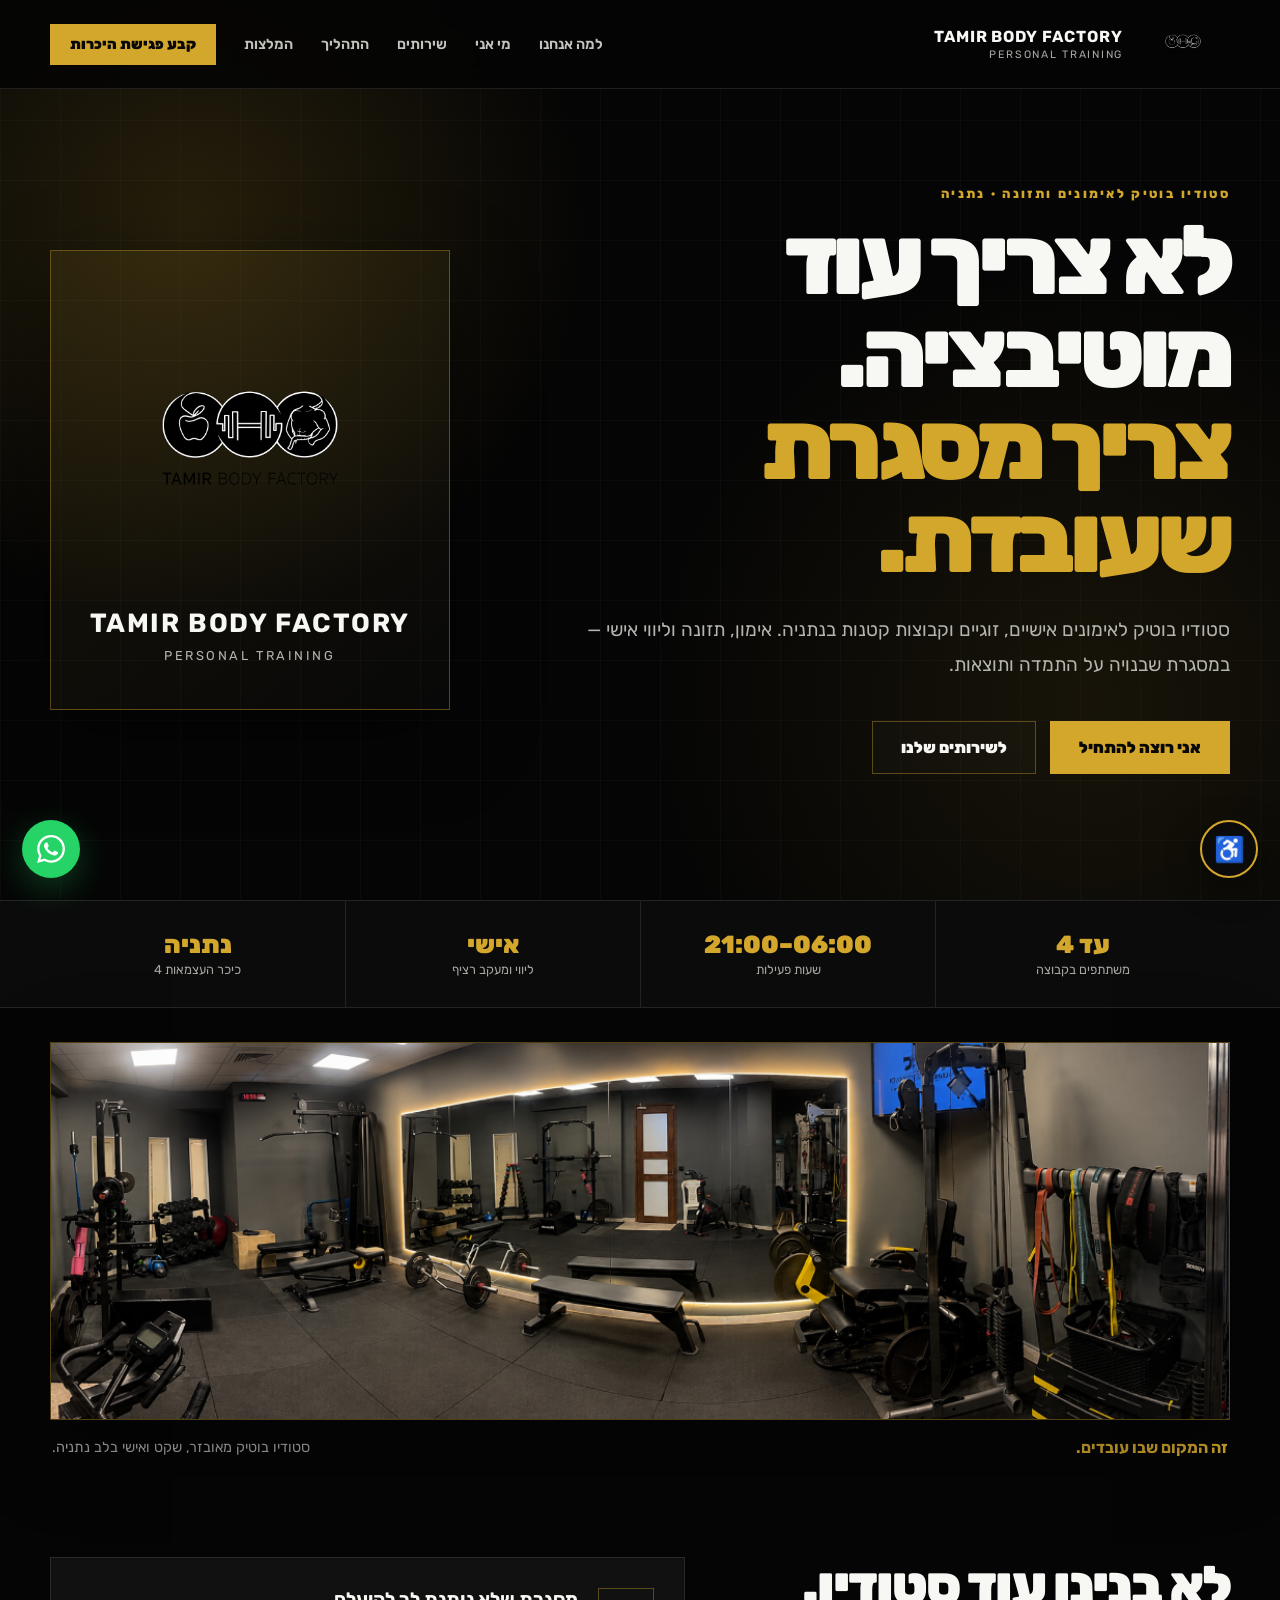
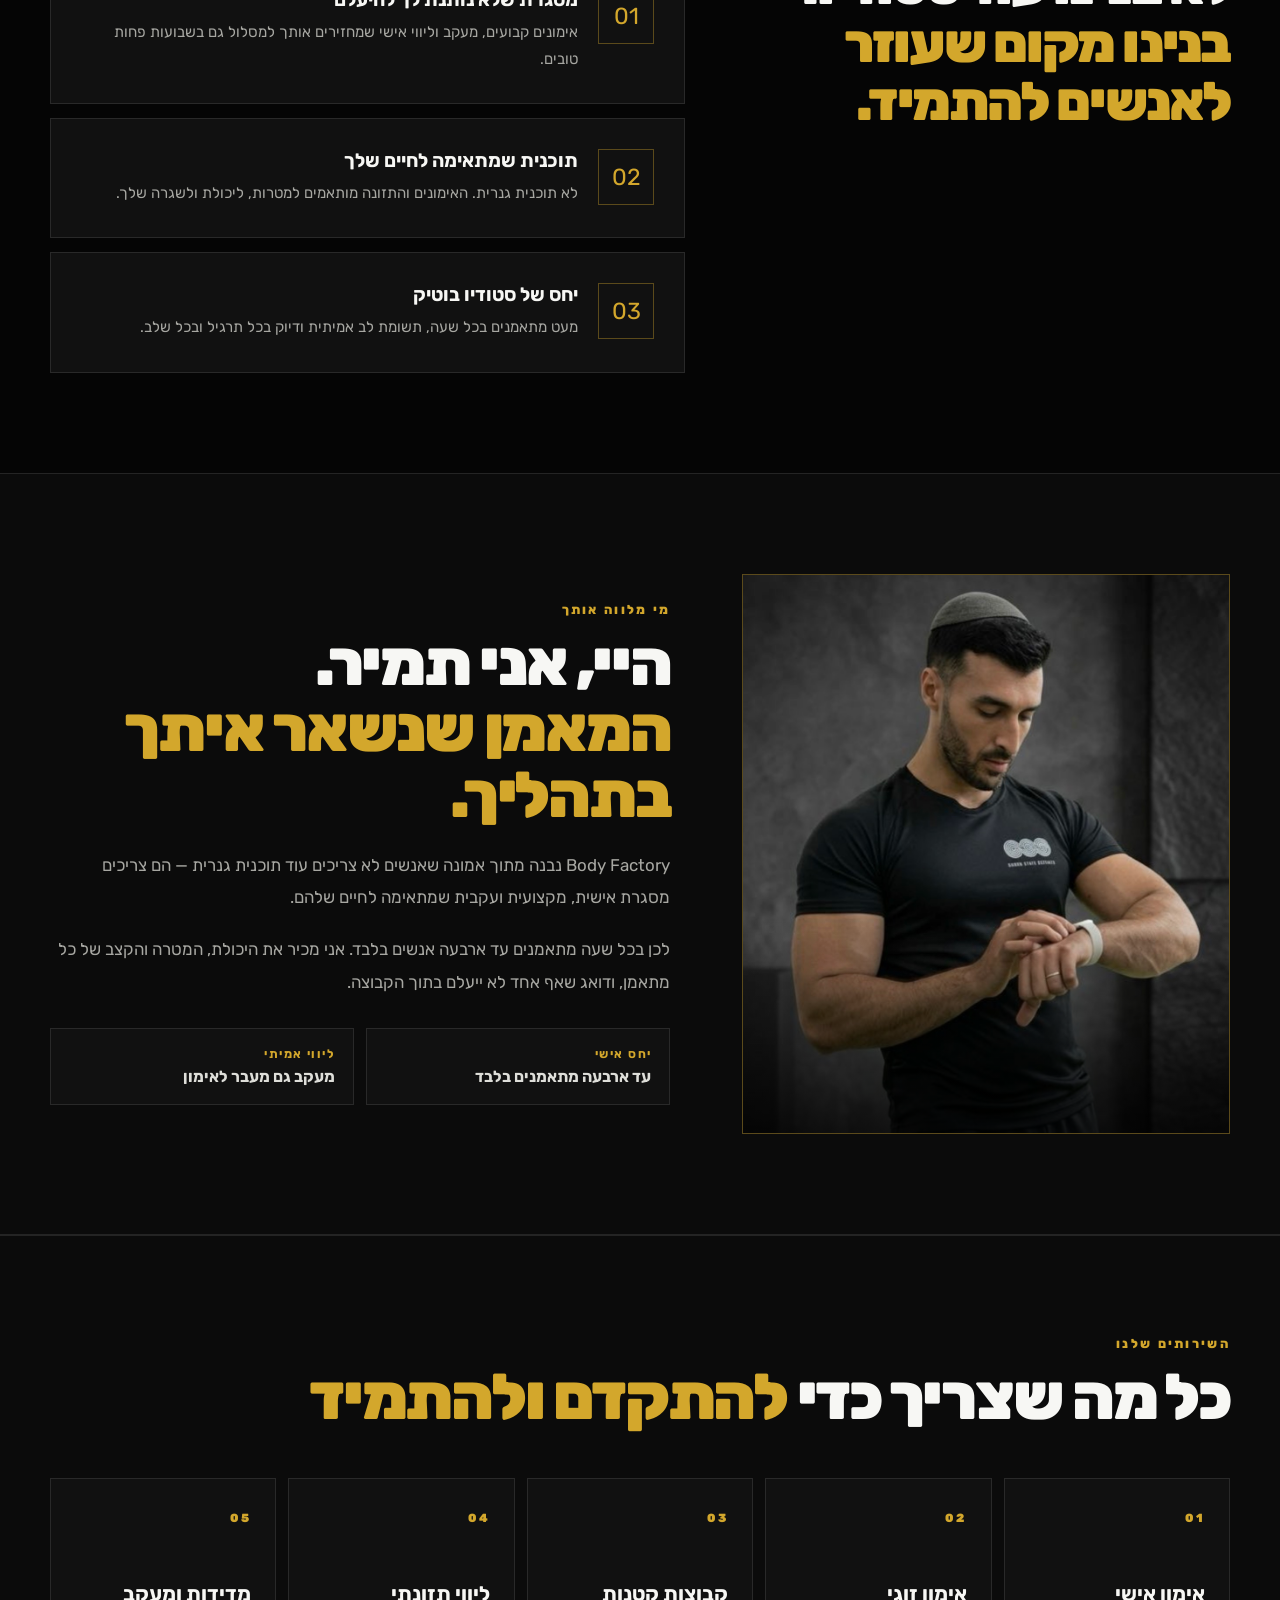
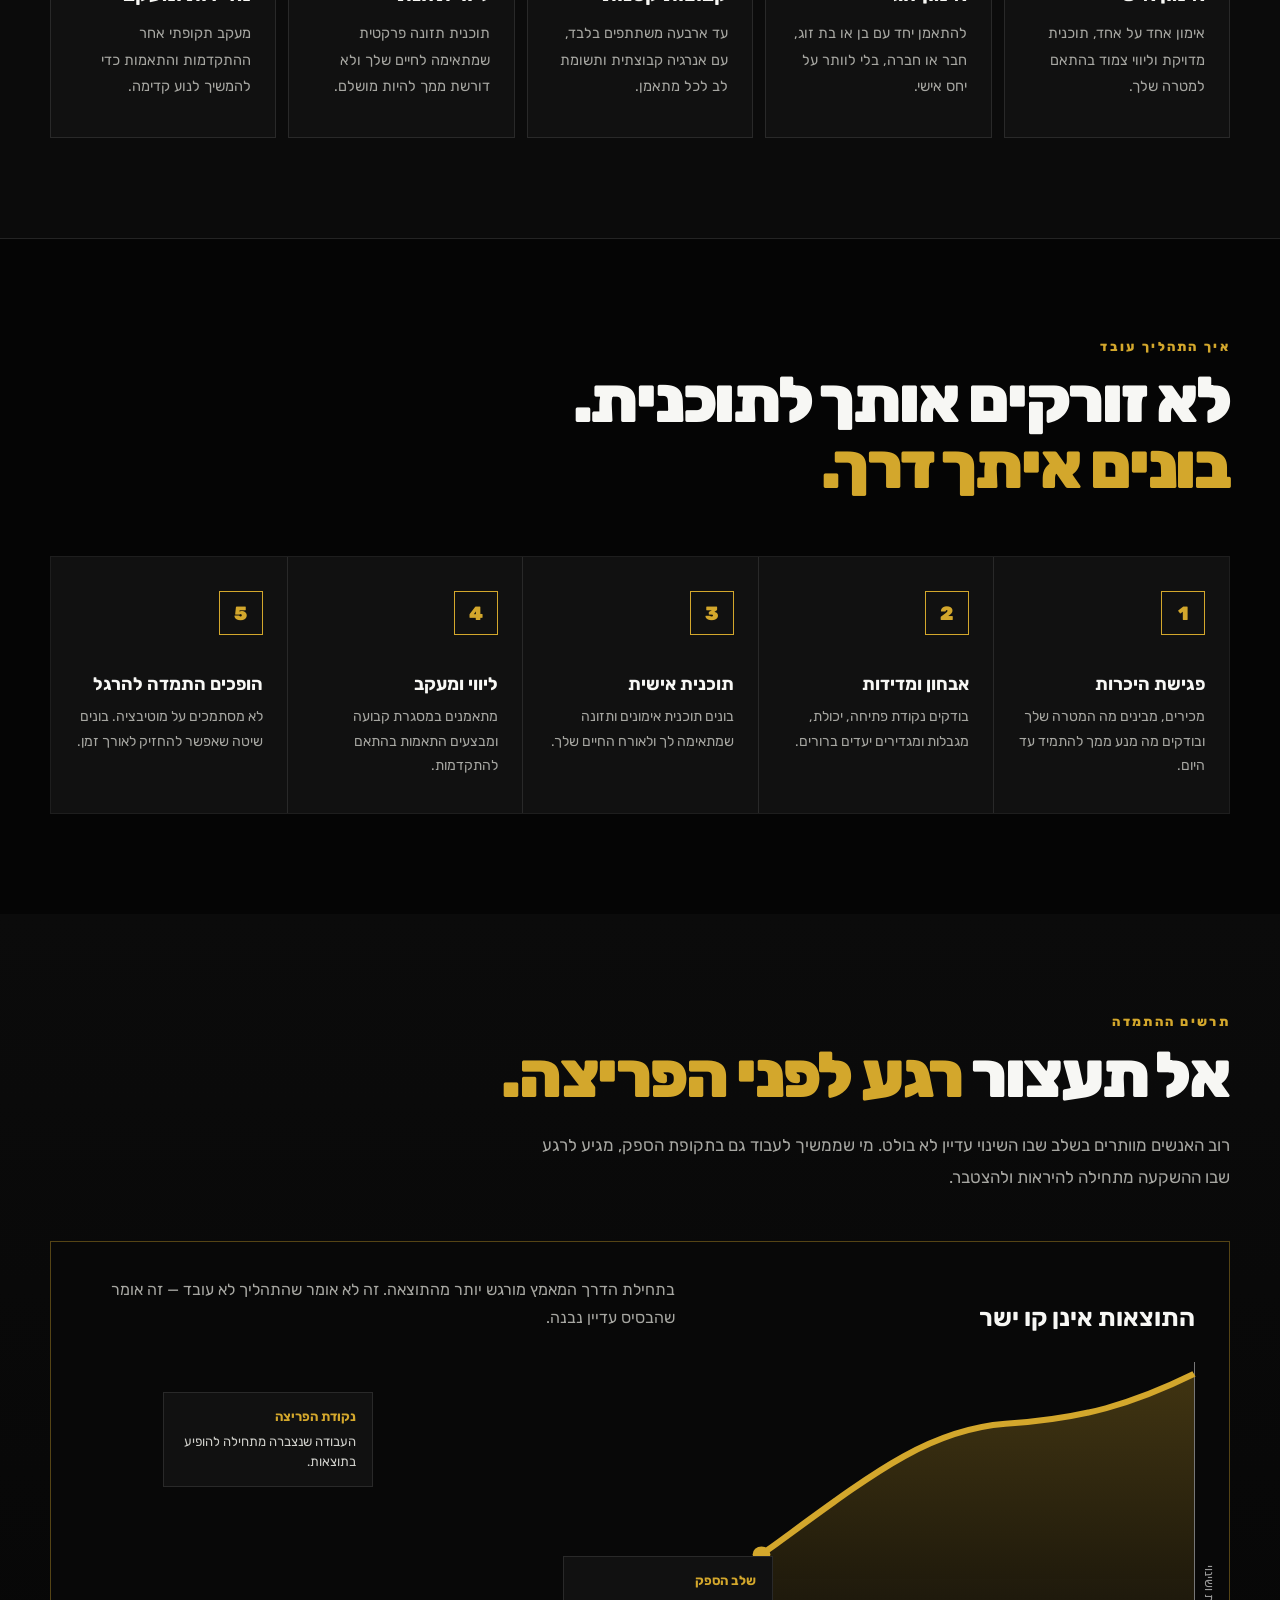
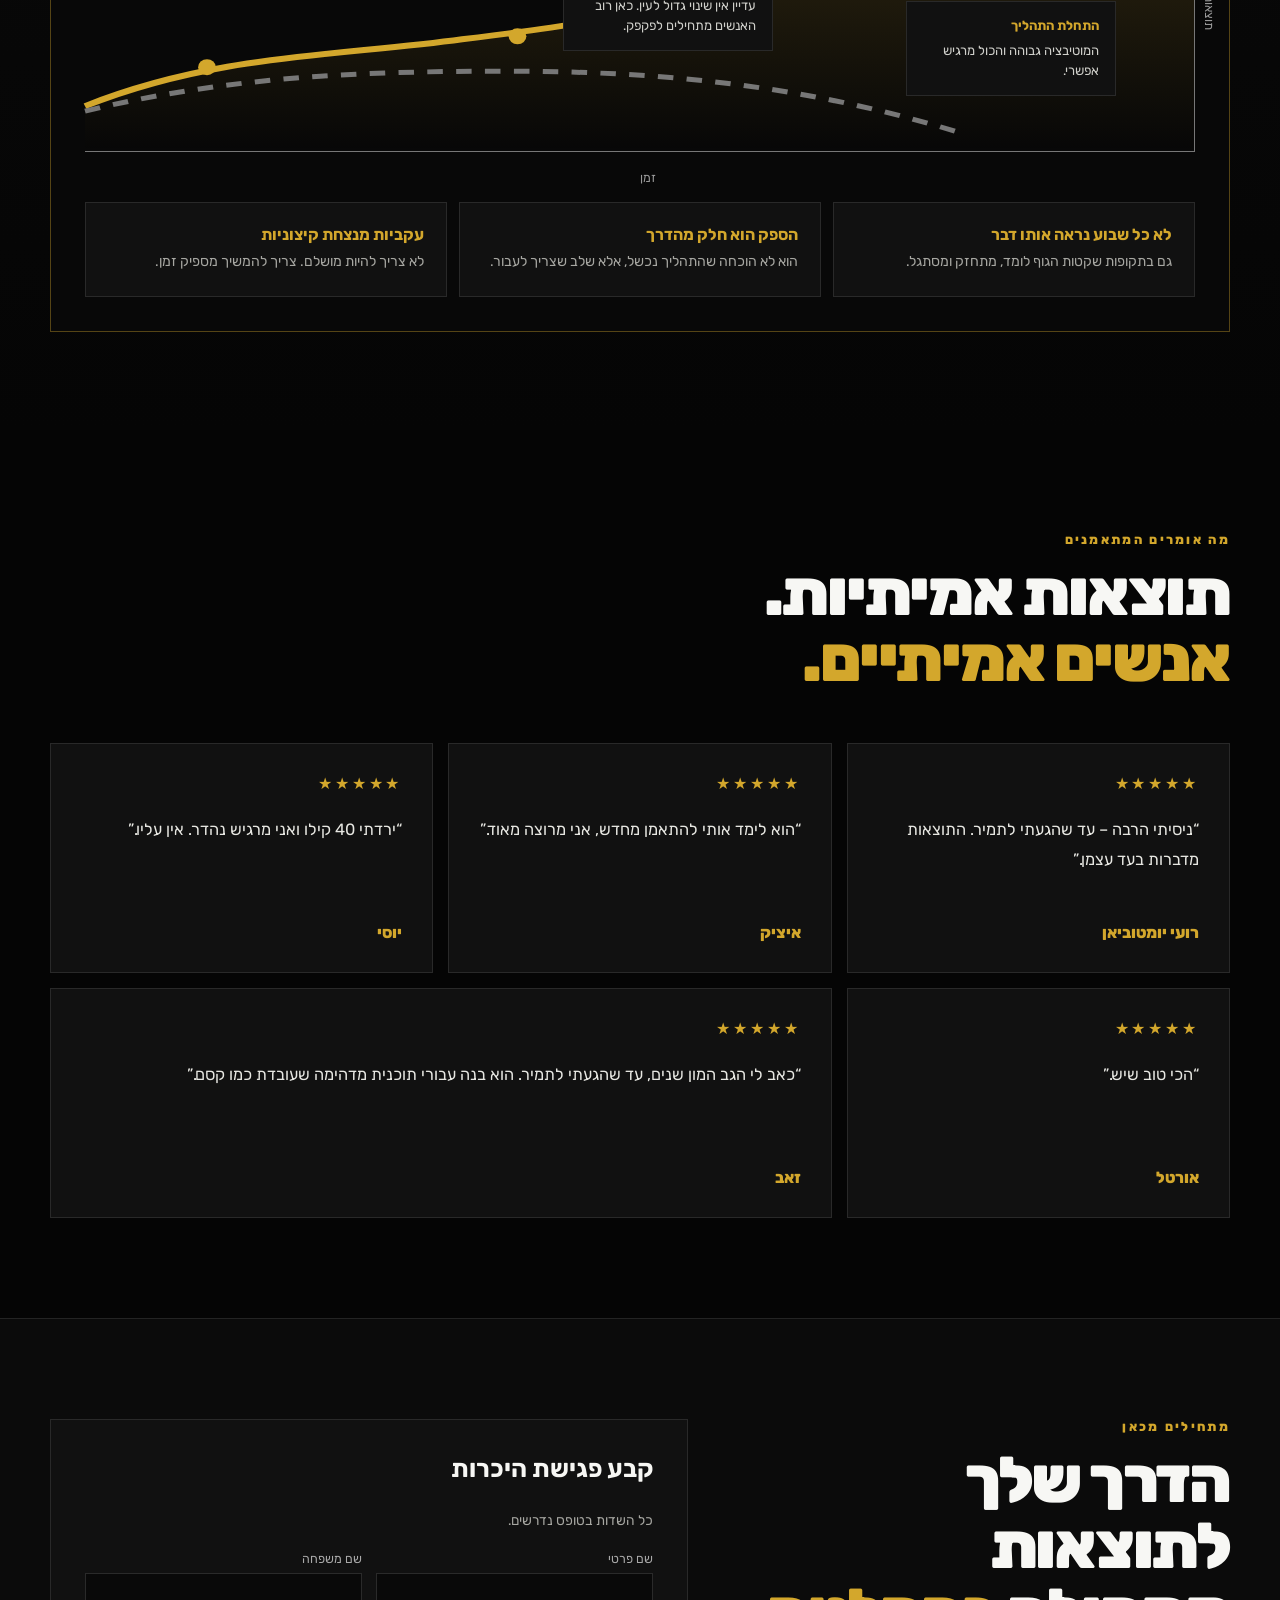
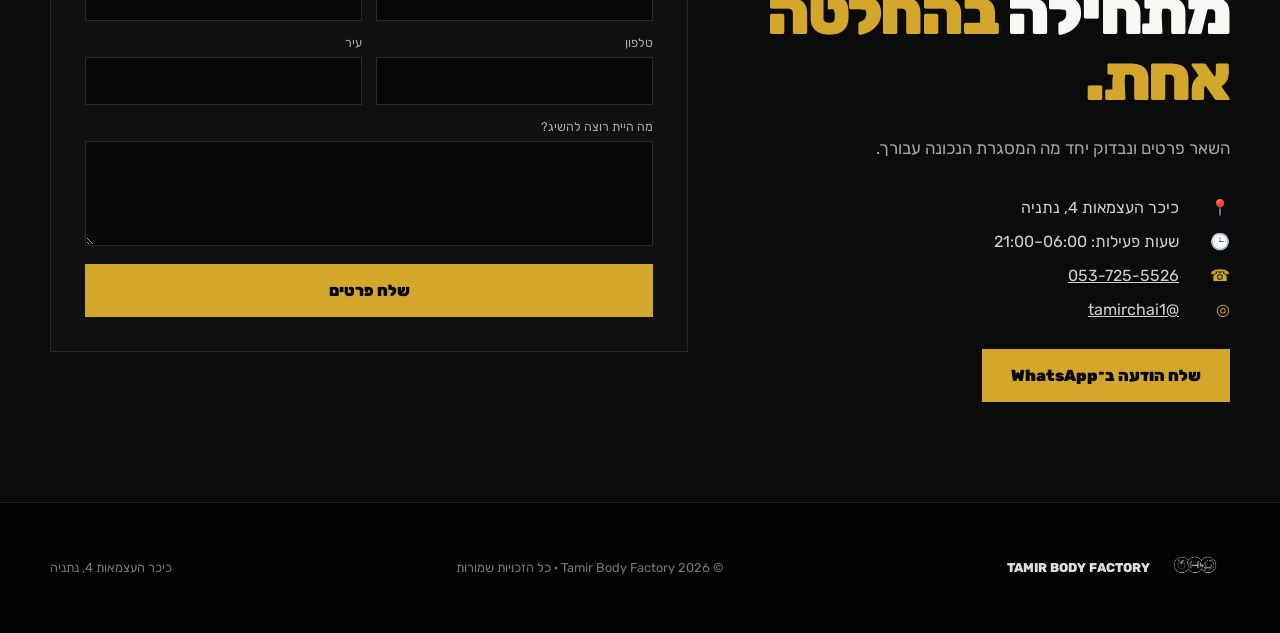
==== commit 46ed3ffd: "Add studio photos, coach section, accessibility and mobile refinements" ====
--- a/index.html
+++ b/index.html
@@ -7,7 +7,7 @@
   <title>Tamir Body Factory | סטודיו בוטיק לאימונים אישיים בנתניה</title>
   <link rel="preconnect" href="https://fonts.googleapis.com">
   <link rel="preconnect" href="https://fonts.gstatic.com" crossorigin>
-  <link href="https://fonts.googleapis.com/css2?family=Rubik:wght@400;500;600;700;800;900&display=swap" rel="stylesheet">">
+  <link href="https://fonts.googleapis.com/css2?family=Rubik:wght@400;500;600;700;800;900&display=swap" rel="stylesheet">
   <style>
     :root{
       --black:#050505;
@@ -28,6 +28,10 @@
     body{font-family:'Rubik',sans-serif;background:var(--black);color:var(--white);overflow-x:hidden}
     a{color:inherit}
     img{max-width:100%;display:block}
+    button,input,textarea{font:inherit}
+    :focus-visible{outline:3px solid var(--gold-light);outline-offset:4px}
+    .skip-link{position:fixed;top:12px;right:12px;z-index:3000;background:var(--gold);color:#050505;padding:12px 18px;font-weight:900;text-decoration:none;transform:translateY(-160%);transition:transform .2s}
+    .skip-link:focus{transform:translateY(0)}
     .container{width:min(var(--max),calc(100% - 40px));margin:auto}
     .section{padding:100px 0}
     .eyebrow{color:var(--gold);font-size:.8rem;font-weight:800;letter-spacing:.18em;margin-bottom:14px}
@@ -70,6 +74,12 @@
     .proof-item strong{display:block;color:var(--gold);font-size:1.55rem;font-weight:900}
     .proof-item span{font-size:.8rem;color:var(--muted)}
 
+    .studio-showcase{padding:34px 0 0;background:var(--black)}
+    .studio-frame{position:relative;overflow:hidden;aspect-ratio:3.12/1;border:1px solid var(--gold-line);background:#000;box-shadow:0 26px 80px rgba(0,0,0,.42)}
+    .studio-frame img{position:absolute;top:50%;left:50%;width:100%;max-width:none;height:auto;transform:translate(-50%,-50%) scale(1.13);transform-origin:center}
+    .studio-caption{display:flex;justify-content:space-between;gap:20px;align-items:center;padding:18px 2px 0;color:var(--muted);font-size:.9rem}
+    .studio-caption strong{color:var(--gold);font-size:1rem}
+
     .why-grid{display:grid;grid-template-columns:.85fr 1.15fr;gap:75px;align-items:start}
     .statement{font-size:clamp(2.1rem,4.2vw,4.2rem);font-weight:900;line-height:1.08;letter-spacing:-.035em;position:sticky;top:130px}
     .why-cards{display:grid;gap:14px}
@@ -78,6 +88,16 @@
     .icon{width:56px;height:56px;display:grid;place-items:center;border:1px solid var(--gold-line);color:var(--gold);font-size:1.45rem}
     .why-card h3{font-size:1.2rem;margin-bottom:8px}
     .why-card p{color:var(--muted);line-height:1.8;font-size:.94rem}
+
+    .coach{background:var(--black-2);border-block:1px solid var(--line)}
+    .coach-grid{display:grid;grid-template-columns:.88fr 1.12fr;gap:72px;align-items:center}
+    .coach-photo{position:relative;min-height:560px;border:1px solid var(--gold-line);overflow:hidden;background:var(--card)}
+    .coach-photo:after{content:"";position:absolute;inset:auto 0 0;height:38%;background:linear-gradient(transparent,rgba(0,0,0,.72));pointer-events:none}
+    .coach-photo img{width:100%;height:100%;position:absolute;inset:0;object-fit:cover;object-position:center 28%}
+    .coach-copy .lead{max-width:650px}
+    .coach-points{display:grid;grid-template-columns:repeat(2,1fr);gap:12px;margin-top:30px}
+    .coach-point{border:1px solid var(--line);background:var(--card);padding:18px;color:#deded9;font-weight:700}
+    .coach-point span{display:block;color:var(--gold);font-size:.76rem;letter-spacing:.12em;margin-bottom:6px}
 
     .services{background:var(--black-2);border-block:1px solid var(--line)}
     .services-grid{display:grid;grid-template-columns:repeat(5,1fr);gap:12px;margin-top:48px}
@@ -142,13 +162,27 @@
 
     .floating{position:fixed;left:22px;bottom:22px;width:58px;height:58px;border-radius:50%;background:var(--green);display:grid;place-items:center;text-decoration:none;z-index:999;box-shadow:0 10px 35px rgba(37,211,102,.28)}
     .floating svg{width:28px;fill:#fff}
+    .accessibility-toggle{position:fixed;right:22px;bottom:22px;width:58px;height:58px;border-radius:50%;border:2px solid var(--gold);background:#0b0b0b;color:var(--gold-light);display:grid;place-items:center;z-index:1200;font-size:1.55rem;cursor:pointer;box-shadow:0 10px 35px rgba(0,0,0,.42)}
+    .accessibility-panel{position:fixed;right:22px;bottom:92px;z-index:1199;width:min(330px,calc(100vw - 32px));background:var(--card);border:1px solid var(--gold-line);padding:22px;box-shadow:0 24px 70px rgba(0,0,0,.72)}
+    .accessibility-panel[hidden]{display:none}
+    .accessibility-panel h2{font-size:1.25rem;margin-bottom:6px}
+    .accessibility-panel p{color:var(--muted);font-size:.82rem;line-height:1.6;margin-bottom:16px}
+    .accessibility-actions{display:grid;grid-template-columns:1fr 1fr;gap:9px}
+    .accessibility-actions button{border:1px solid var(--line);background:#191919;color:#fff;padding:11px 9px;cursor:pointer;font-weight:700}
+    .accessibility-actions button:hover,.accessibility-actions button[aria-pressed="true"]{border-color:var(--gold);color:var(--gold-light)}
+    html.access-text-large{font-size:112.5%}
+    body.access-contrast{--black:#000;--black-2:#000;--card:#000;--card-2:#000;--white:#fff;--muted:#fff;--line:rgba(255,255,255,.7);--gold:#ffd84f;--gold-light:#fff176;--gold-line:#ffd84f}
+    body.access-links a:not(.btn){text-decoration:underline!important;text-decoration-thickness:2px!important;text-underline-offset:.2em}
+    body.access-motion *,body.access-motion *::before,body.access-motion *::after{animation:none!important;transition:none!important;scroll-behavior:auto!important}
+    body.access-motion .reveal{opacity:1;transform:none}
     .reveal{opacity:0;transform:translateY(28px);transition:.7s ease}
     .reveal.visible{opacity:1;transform:none}
 
-    @media(max-width:1000px){
+    @media(max-width:1120px){
       .nav-links a:not(.nav-cta){display:none}
-      .hero-wrap,.why-grid,.contact-grid{grid-template-columns:1fr}
+      .hero-wrap,.why-grid,.coach-grid,.contact-grid{grid-template-columns:1fr}
       .hero-mark{max-width:500px}.statement{position:static}
+      .coach-photo{min-height:500px;max-width:650px;width:100%}
       .services-grid{grid-template-columns:repeat(2,1fr)}
       .process-grid{grid-template-columns:repeat(2,1fr)}
       .step{border-bottom:1px solid var(--line)}
@@ -156,26 +190,44 @@
     }
     @media(max-width:640px){
       .container{width:min(100% - 26px,var(--max))}.section{padding:72px 0}.nav-inner{height:76px}.brand img{width:73px;height:48px}.brand-copy strong{font-size:.82rem}.brand-copy span{font-size:.55rem}.nav-cta{padding:10px 13px;font-size:.78rem}
-      .hero{padding-top:125px}.hero h1{font-size:3.2rem}.hero p{font-size:1rem}.hero-mark{padding:28px 18px}.hero-mark img{width:220px}
+      .hero{padding-top:118px;min-height:auto}.hero h1{font-size:clamp(2.55rem,13vw,3.2rem)}.hero p{font-size:1rem}.hero-actions .btn{width:100%}.hero-mark{padding:28px 18px}.hero-mark img{width:220px}
+      .studio-showcase{padding-top:18px}.studio-frame{aspect-ratio:1.58/1}.studio-frame img{transform:translate(-50%,-50%) scale(2.26)}.studio-caption{display:block}.studio-caption span{display:block;margin-top:5px}
+      .coach-photo{min-height:430px}.coach-points{grid-template-columns:1fr}.coach-grid{gap:34px}
       .proof-grid{grid-template-columns:1fr 1fr}.proof-item:nth-child(2){border-left:0}.proof-item:nth-child(-n+2){border-bottom:1px solid var(--line)}
       .services-grid,.process-grid,.testimonials-grid,.chart-footer{grid-template-columns:1fr}.service-card{min-height:220px}.service-card h3{margin-top:38px}.process-grid{border:0}.step{border:1px solid var(--line);margin-bottom:10px}
-      .chart-card{padding:20px 14px}.chart-wrap{height:315px}.chart-note{width:145px;font-size:.69rem;padding:9px}.note-start{right:3%;bottom:35px}.note-doubt{right:37%;bottom:100px}.note-break{left:2%;top:10px}.chart-head{display:block}.chart-head p{margin-top:10px}.form-row{grid-template-columns:1fr}.form{padding:25px 18px}.footer-inner{flex-direction:column;text-align:center}.floating{left:14px;bottom:14px}
-    }
+      .chart-card{padding:20px 14px}.chart-wrap{height:315px}.chart-note{width:145px;font-size:.69rem;padding:9px}.note-start{right:3%;bottom:35px}.note-doubt{right:37%;bottom:100px}.note-break{left:2%;top:10px}.chart-head{display:block}.chart-head p{margin-top:10px}.form-row{grid-template-columns:1fr}.form{padding:25px 18px}.footer-inner{flex-direction:column;text-align:center}.floating{left:14px;bottom:14px}.accessibility-toggle{right:14px;bottom:14px}.accessibility-panel{right:14px;bottom:82px}
+    }
+    @media(prefers-reduced-motion:reduce){html{scroll-behavior:auto}.reveal{opacity:1;transform:none;transition:none}.btn,.why-card,.service-card{transition:none}}
   </style>
 </head>
 <body>
-  <nav>
+  <a class="skip-link" href="#main-content">דלג לתוכן המרכזי</a>
+  <button class="accessibility-toggle" id="accessibilityToggle" type="button" aria-controls="accessibilityPanel" aria-expanded="false" aria-label="פתיחת תפריט נגישות">♿</button>
+  <section class="accessibility-panel" id="accessibilityPanel" aria-labelledby="accessibilityTitle" hidden>
+    <h2 id="accessibilityTitle">כלי נגישות</h2>
+    <p>אפשר להתאים את תצוגת האתר. ההגדרות נשמרות במכשיר שלך.</p>
+    <div class="accessibility-actions">
+      <button type="button" data-access-action="text" aria-pressed="false">הגדלת טקסט</button>
+      <button type="button" data-access-action="contrast" aria-pressed="false">ניגודיות גבוהה</button>
+      <button type="button" data-access-action="links" aria-pressed="false">הדגשת קישורים</button>
+      <button type="button" data-access-action="motion" aria-pressed="false">עצירת תנועה</button>
+      <button type="button" data-access-action="reset">איפוס הגדרות</button>
+    </div>
+  </section>
+
+  <nav aria-label="ניווט ראשי">
     <div class="container nav-inner">
       <a href="#top" class="brand" aria-label="Tamir Body Factory">
       <img src="tamir-body-factory-logo.png" alt="הלוגו של Tamir Body Factory">
         <div class="brand-copy"><strong>Tamir Body Factory</strong><span>Personal Training</span></div>
       </a>
       <div class="nav-links">
-        <a href="#why">למה אנחנו</a><a href="#services">שירותים</a><a href="#process">התהליך</a><a href="#reviews">המלצות</a><a href="#contact" class="nav-cta">קבע פגישת היכרות</a>
+        <a href="#why">למה אנחנו</a><a href="#about">מי אני</a><a href="#services">שירותים</a><a href="#process">התהליך</a><a href="#reviews">המלצות</a><a href="#contact" class="nav-cta">קבע פגישת היכרות</a>
       </div>
     </div>
   </nav>
 
+  <main id="main-content">
   <header class="hero" id="top">
     <div class="container hero-wrap">
       <div class="reveal">
@@ -204,6 +256,15 @@
     </div>
   </section>
 
+  <section class="studio-showcase" aria-labelledby="studioTitle">
+    <div class="container">
+      <figure>
+        <div class="studio-frame"><img src="bodyfactory-studio.png" alt="סטודיו Body Factory בכיכר העצמאות 4 בנתניה" width="1284" height="2778"></div>
+        <figcaption class="studio-caption"><strong id="studioTitle">זה המקום שבו עובדים.</strong><span>סטודיו בוטיק מאובזר, שקט ואישי בלב נתניה.</span></figcaption>
+      </figure>
+    </div>
+  </section>
+
   <section class="section" id="why">
     <div class="container why-grid">
       <div class="statement reveal">לא בנינו עוד סטודיו.<br><span class="gold">בנינו מקום שעוזר לאנשים להתמיד.</span></div>
@@ -211,6 +272,22 @@
         <article class="why-card reveal"><div class="icon">01</div><div><h3>מסגרת שלא נותנת לך להיעלם</h3><p>אימונים קבועים, מעקב וליווי אישי שמחזירים אותך למסלול גם בשבועות פחות טובים.</p></div></article>
         <article class="why-card reveal"><div class="icon">02</div><div><h3>תוכנית שמתאימה לחיים שלך</h3><p>לא תוכנית גנרית. האימונים והתזונה מותאמים למטרות, ליכולת ולשגרה שלך.</p></div></article>
         <article class="why-card reveal"><div class="icon">03</div><div><h3>יחס של סטודיו בוטיק</h3><p>מעט מתאמנים בכל שעה, תשומת לב אמיתית ודיוק בכל תרגיל ובכל שלב.</p></div></article>
+      </div>
+    </div>
+  </section>
+
+  <section class="section coach" id="about">
+    <div class="container coach-grid">
+      <figure class="coach-photo reveal"><img src="tamir-coach.jpeg" alt="תמיר כתריאל, מאמן הכושר של Body Factory" width="1284" height="1277" loading="lazy"></figure>
+      <div class="coach-copy reveal">
+        <div class="eyebrow">מי מלווה אותך</div>
+        <h2 class="title">היי, אני תמיר.<br><span class="gold">המאמן שנשאר איתך בתהליך.</span></h2>
+        <p class="lead">Body Factory נבנה מתוך אמונה שאנשים לא צריכים עוד תוכנית גנרית — הם צריכים מסגרת אישית, מקצועית ועקבית שמתאימה לחיים שלהם.</p>
+        <p class="lead">לכן בכל שעה מתאמנים עד ארבעה אנשים בלבד. אני מכיר את היכולת, המטרה והקצב של כל מתאמן, ודואג שאף אחד לא ייעלם בתוך הקבוצה.</p>
+        <div class="coach-points">
+          <div class="coach-point"><span>יחס אישי</span>עד ארבעה מתאמנים בלבד</div>
+          <div class="coach-point"><span>ליווי אמיתי</span>מעקב גם מעבר לאימון</div>
+        </div>
       </div>
     </div>
   </section>
@@ -249,7 +326,8 @@
         <div class="chart-head"><h3>התוצאות אינן קו ישר</h3><p>בתחילת הדרך המאמץ מורגש יותר מהתוצאה. זה לא אומר שהתהליך לא עובד — זה אומר שהבסיס עדיין נבנה.</p></div>
         <div class="chart-wrap">
           <span class="axis-y">תוצאות ושינוי</span><span class="axis-x">זמן</span>
-          <svg class="chart-svg" viewBox="0 0 1000 390" preserveAspectRatio="none" aria-label="גרף התמדה לאורך זמן">
+          <svg class="chart-svg" viewBox="0 0 1000 390" preserveAspectRatio="none" role="img" aria-labelledby="chartTitle chartDescription">
+            <title id="chartTitle">גרף התמדה לאורך זמן</title><desc id="chartDescription">הגרף מציג התקדמות הדרגתית שמתגברת לאחר תקופה של התמדה.</desc>
             <defs><linearGradient id="fillGold" x1="0" y1="0" x2="0" y2="1"><stop offset="0" stop-color="#d3a72c" stop-opacity=".28"/><stop offset="1" stop-color="#d3a72c" stop-opacity="0"/></linearGradient></defs>
             <path d="M0 345 C120 292 230 295 340 278 C470 260 540 250 620 185 C710 112 760 68 830 62 C900 57 945 42 1000 12 L1000 390 L0 390 Z" fill="url(#fillGold)"/>
             <path d="M0 345 C120 292 230 295 340 278 C470 260 540 250 620 185 C710 112 760 68 830 62 C900 57 945 42 1000 12" fill="none" stroke="#d3a72c" stroke-width="6"/>
@@ -295,24 +373,67 @@
         </div>
         <a class="btn btn-primary" style="margin-top:30px" href="https://wa.me/972537255526?text=%D7%94%D7%99%D7%99%20%D7%90%D7%A9%D7%9E%D7%97%20%D7%9C%D7%A4%D7%A8%D7%98%D7%99%D7%9D" target="_blank" rel="noopener">שלח הודעה ב־WhatsApp</a>
       </div>
-      <form class="form reveal" onsubmit="submitForm(event)">
+      <form class="form reveal" onsubmit="submitForm(event)" aria-describedby="formHelp">
         <h3>קבע פגישת היכרות</h3>
-        <div class="form-row"><div class="field"><label for="firstName">שם פרטי</label><input id="firstName" required></div><div class="field"><label for="lastName">שם משפחה</label><input id="lastName" required></div></div>
-        <div class="form-row"><div class="field"><label for="phone">טלפון</label><input id="phone" inputmode="tel" required></div><div class="field"><label for="city">עיר</label><input id="city" required></div></div>
-        <div class="field"><label for="goal">מה היית רוצה להשיג?</label><textarea id="goal" required></textarea></div>
+        <p class="lead" id="formHelp" style="font-size:.86rem;margin:0 0 18px">כל השדות בטופס נדרשים.</p>
+        <div class="form-row"><div class="field"><label for="firstName">שם פרטי</label><input id="firstName" name="firstName" autocomplete="given-name" required></div><div class="field"><label for="lastName">שם משפחה</label><input id="lastName" name="lastName" autocomplete="family-name" required></div></div>
+        <div class="form-row"><div class="field"><label for="phone">טלפון</label><input id="phone" name="phone" type="tel" inputmode="tel" autocomplete="tel" required></div><div class="field"><label for="city">עיר</label><input id="city" name="city" autocomplete="address-level2" required></div></div>
+        <div class="field"><label for="goal">מה היית רוצה להשיג?</label><textarea id="goal" name="goal" required></textarea></div>
         <button class="btn btn-primary" style="width:100%" type="submit" id="submitBtn">שלח פרטים</button>
-        <div class="success" id="successMsg">הפרטים התקבלו. אחזור אליך בהקדם.</div>
+        <div class="success" id="successMsg" role="status" aria-live="polite">הפרטים התקבלו. אחזור אליך בהקדם.</div>
       </form>
     </div>
   </section>
+  </main>
 
   <footer class="site-footer"><div class="container footer-inner"><div class="footer-brand"><img src="tamir-body-factory-logo.png" alt=""><span>Tamir Body Factory</span></div><span>© 2026 Tamir Body Factory · כל הזכויות שמורות</span><span>כיכר העצמאות 4, נתניה</span></div></footer>
 
-  <a class="floating" href="https://wa.me/972537255526?text=%D7%94%D7%99%D7%99%20%D7%90%D7%A9%D7%9E%D7%97%20%D7%9C%D7%A4%D7%A8%D7%98%D7%99%D7%9D" target="_blank" aria-label="WhatsApp"><svg viewBox="0 0 24 24"><path d="M17.472 14.382c-.297-.149-1.758-.867-2.03-.967-.273-.099-.471-.148-.67.15-.197.297-.767.966-.94 1.164-.173.199-.347.223-.644.075-.297-.15-1.255-.463-2.39-1.475-.883-.788-1.48-1.761-1.653-2.059-.173-.297-.018-.458.13-.606.134-.133.298-.347.446-.52.149-.174.198-.298.298-.497.099-.198.05-.371-.025-.52-.075-.149-.669-1.612-.916-2.207-.242-.579-.487-.5-.669-.51-.173-.008-.371-.01-.57-.01-.198 0-.52.074-.792.372-.272.297-1.04 1.016-1.04 2.479 0 1.462 1.065 2.875 1.213 3.074.149.198 2.096 3.2 5.077 4.487.709.306 1.262.489 1.694.625.712.227 1.36.195 1.871.118.571-.085 1.758-.719 2.006-1.413.248-.694.248-1.289.173-1.413-.074-.124-.272-.198-.57-.347M12.05 21.785h-.004a9.87 9.87 0 0 1-5.031-1.378l-.361-.214-3.741.982.998-3.648-.235-.374a9.86 9.86 0 0 1-1.51-5.26C2.167 6.443 6.612 2.01 12.064 2.01c2.64 0 5.122 1.03 6.988 2.898a9.825 9.825 0 0 1 2.893 6.994c-.003 5.45-4.437 9.884-9.895 9.884M20.463 3.488A11.815 11.815 0 0 0 12.05 0C5.495 0 .16 5.335.157 11.892c0 2.096.547 4.142 1.588 5.945L.057 24l6.305-1.654a11.882 11.882 0 0 0 5.683 1.448h.005c6.554 0 11.89-5.335 11.893-11.893a11.821 11.821 0 0 0-3.48-8.413Z"/></svg></a>
+  <a class="floating" href="https://wa.me/972537255526?text=%D7%94%D7%99%D7%99%20%D7%90%D7%A9%D7%9E%D7%97%20%D7%9C%D7%A4%D7%A8%D7%98%D7%99%D7%9D" target="_blank" rel="noopener" aria-label="פתיחת שיחה עם Body Factory ב־WhatsApp"><svg viewBox="0 0 24 24" aria-hidden="true" focusable="false"><path d="M17.472 14.382c-.297-.149-1.758-.867-2.03-.967-.273-.099-.471-.148-.67.15-.197.297-.767.966-.94 1.164-.173.199-.347.223-.644.075-.297-.15-1.255-.463-2.39-1.475-.883-.788-1.48-1.761-1.653-2.059-.173-.297-.018-.458.13-.606.134-.133.298-.347.446-.52.149-.174.198-.298.298-.497.099-.198.05-.371-.025-.52-.075-.149-.669-1.612-.916-2.207-.242-.579-.487-.5-.669-.51-.173-.008-.371-.01-.57-.01-.198 0-.52.074-.792.372-.272.297-1.04 1.016-1.04 2.479 0 1.462 1.065 2.875 1.213 3.074.149.198 2.096 3.2 5.077 4.487.709.306 1.262.489 1.694.625.712.227 1.36.195 1.871.118.571-.085 1.758-.719 2.006-1.413.248-.694.248-1.289.173-1.413-.074-.124-.272-.198-.57-.347M12.05 21.785h-.004a9.87 9.87 0 0 1-5.031-1.378l-.361-.214-3.741.982.998-3.648-.235-.374a9.86 9.86 0 0 1-1.51-5.26C2.167 6.443 6.612 2.01 12.064 2.01c2.64 0 5.122 1.03 6.988 2.898a9.825 9.825 0 0 1 2.893 6.994c-.003 5.45-4.437 9.884-9.895 9.884M20.463 3.488A11.815 11.815 0 0 0 12.05 0C5.495 0 .16 5.335.157 11.892c0 2.096.547 4.142 1.588 5.945L.057 24l6.305-1.654a11.882 11.882 0 0 0 5.683 1.448h.005c6.554 0 11.89-5.335 11.893-11.893a11.821 11.821 0 0 0-3.48-8.413Z"/></svg></a>
 
   <script>
-    const observer=new IntersectionObserver(entries=>entries.forEach(entry=>{if(entry.isIntersecting)entry.target.classList.add('visible')}),{threshold:.08});
-    document.querySelectorAll('.reveal').forEach(el=>observer.observe(el));
+    const reduceMotion=window.matchMedia('(prefers-reduced-motion: reduce)').matches;
+    if(reduceMotion){document.querySelectorAll('.reveal').forEach(el=>el.classList.add('visible'))}
+    else{
+      const observer=new IntersectionObserver(entries=>entries.forEach(entry=>{if(entry.isIntersecting)entry.target.classList.add('visible')}),{threshold:.08});
+      document.querySelectorAll('.reveal').forEach(el=>observer.observe(el));
+    }
+
+    const accessToggle=document.getElementById('accessibilityToggle');
+    const accessPanel=document.getElementById('accessibilityPanel');
+    const accessClasses={text:'access-text-large',contrast:'access-contrast',links:'access-links',motion:'access-motion'};
+    let savedAccess={};
+    try{savedAccess=JSON.parse(localStorage.getItem('bodyFactoryAccessibility')||'{}')}catch(error){savedAccess={}}
+
+    function applyAccessibility(){
+      Object.entries(accessClasses).forEach(([key,className])=>{
+        const target=key==='text'?document.documentElement:document.body;
+        target.classList.toggle(className,Boolean(savedAccess[key]));
+        const button=document.querySelector(`[data-access-action="${key}"]`);
+        if(button)button.setAttribute('aria-pressed',String(Boolean(savedAccess[key])));
+      });
+      localStorage.setItem('bodyFactoryAccessibility',JSON.stringify(savedAccess));
+    }
+
+    accessToggle.addEventListener('click',()=>{
+      const isOpen=!accessPanel.hidden;
+      accessPanel.hidden=isOpen;
+      accessToggle.setAttribute('aria-expanded',String(!isOpen));
+      accessToggle.setAttribute('aria-label',isOpen?'פתיחת תפריט נגישות':'סגירת תפריט נגישות');
+      if(!isOpen)accessPanel.querySelector('button').focus();
+    });
+
+    document.querySelectorAll('[data-access-action]').forEach(button=>button.addEventListener('click',()=>{
+      const action=button.dataset.accessAction;
+      if(action==='reset')Object.keys(savedAccess).forEach(key=>delete savedAccess[key]);
+      else savedAccess[action]=!savedAccess[action];
+      applyAccessibility();
+    }));
+
+    document.addEventListener('keydown',event=>{
+      if(event.key==='Escape'&&!accessPanel.hidden){accessPanel.hidden=true;accessToggle.setAttribute('aria-expanded','false');accessToggle.focus()}
+    });
+
+    applyAccessibility();
 
     async function submitForm(event){
       event.preventDefault();
@@ -322,8 +443,7 @@
       btn.disabled=true;btn.textContent='שולח...';
       try{
         const response=await fetch('https://script.google.com/macros/s/AKfycbz9PnXpA2EJT74xnOZ9yvWO4wQC9hIT80XB2yyASRiMuSa7O6R4zXtWNzsBOc9BRzTKBQ/exec',{method:'POST',body:JSON.stringify(data)});
-        const result=await response.json();
-        if(result.result!=='success')throw new Error(result.message||'שגיאה');
+       if(!response.ok) throw new Error('שליחה נכשלה');
         document.getElementById('successMsg').style.display='block';event.target.reset();
       }catch(error){alert('לא הצלחנו לשלוח כרגע. אפשר לפנות ישירות ב־WhatsApp.');console.error(error)}
       finally{btn.disabled=false;btn.textContent='שלח פרטים'}
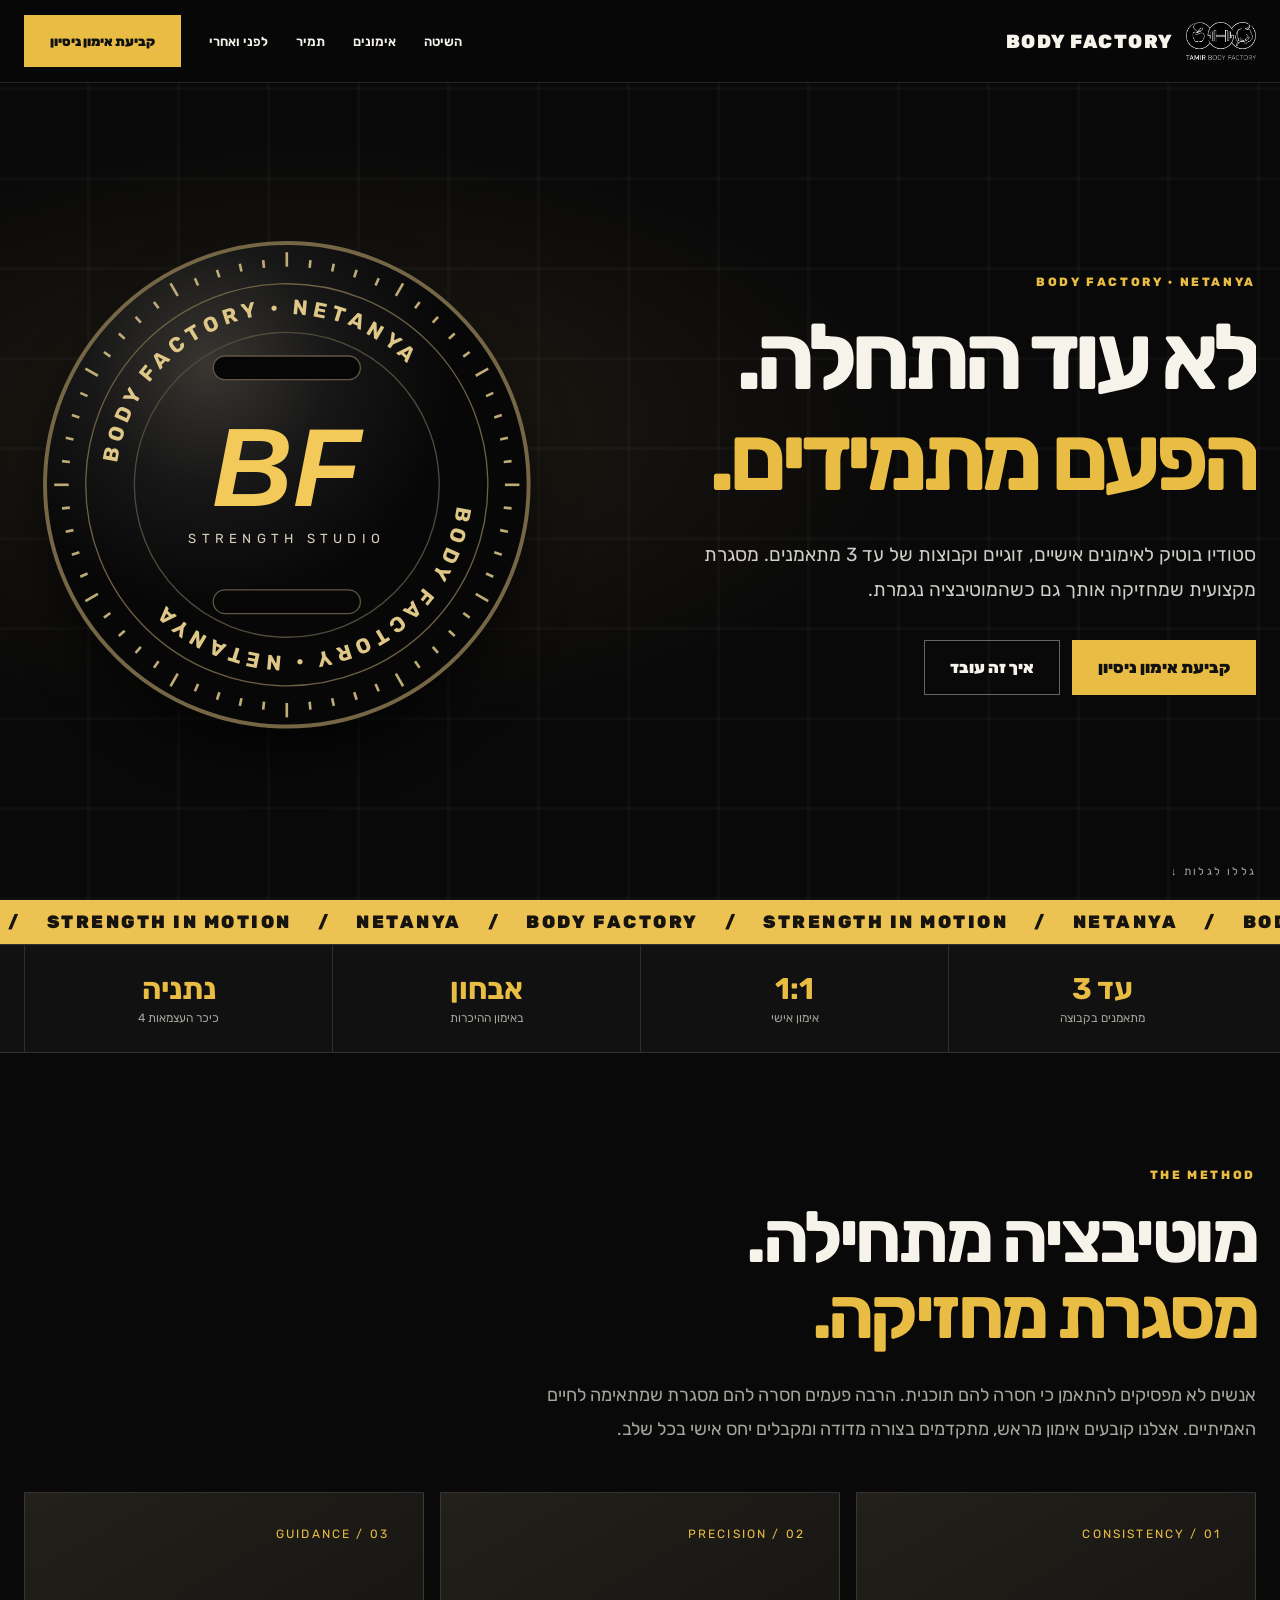
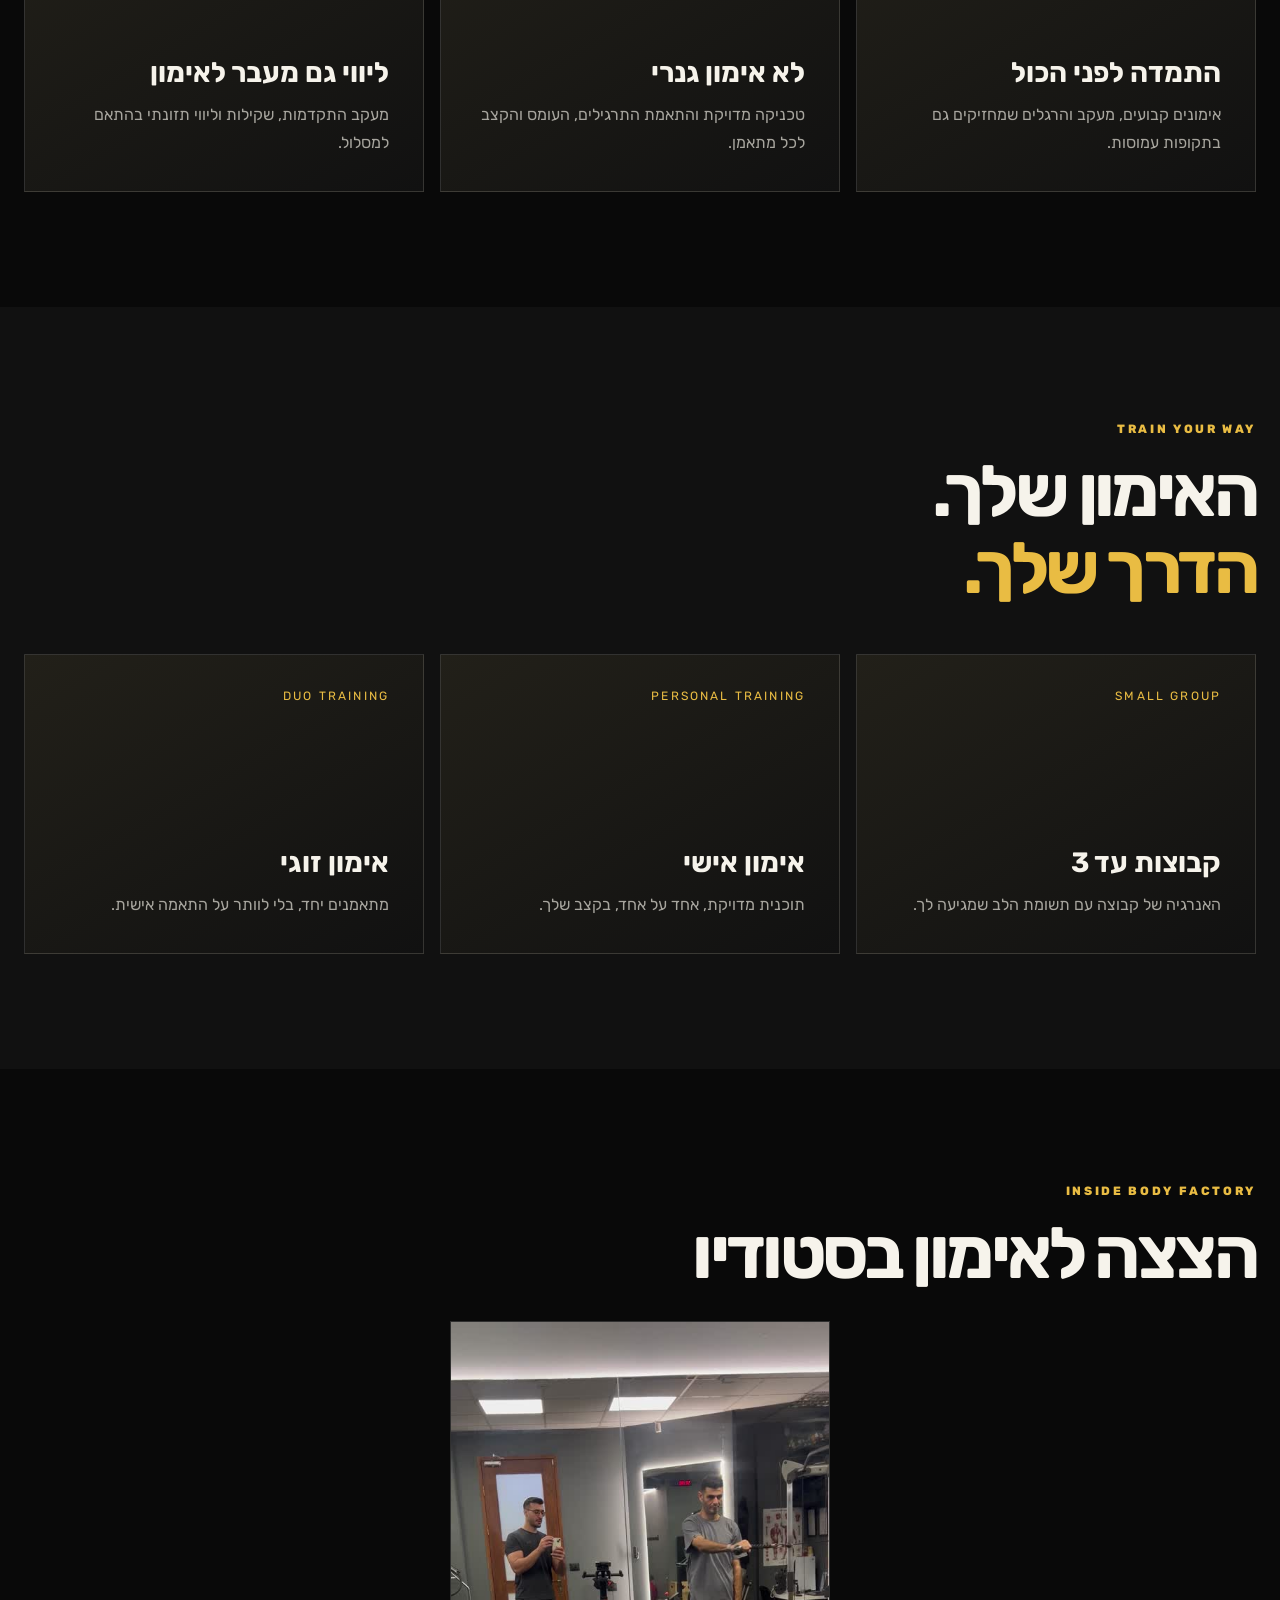
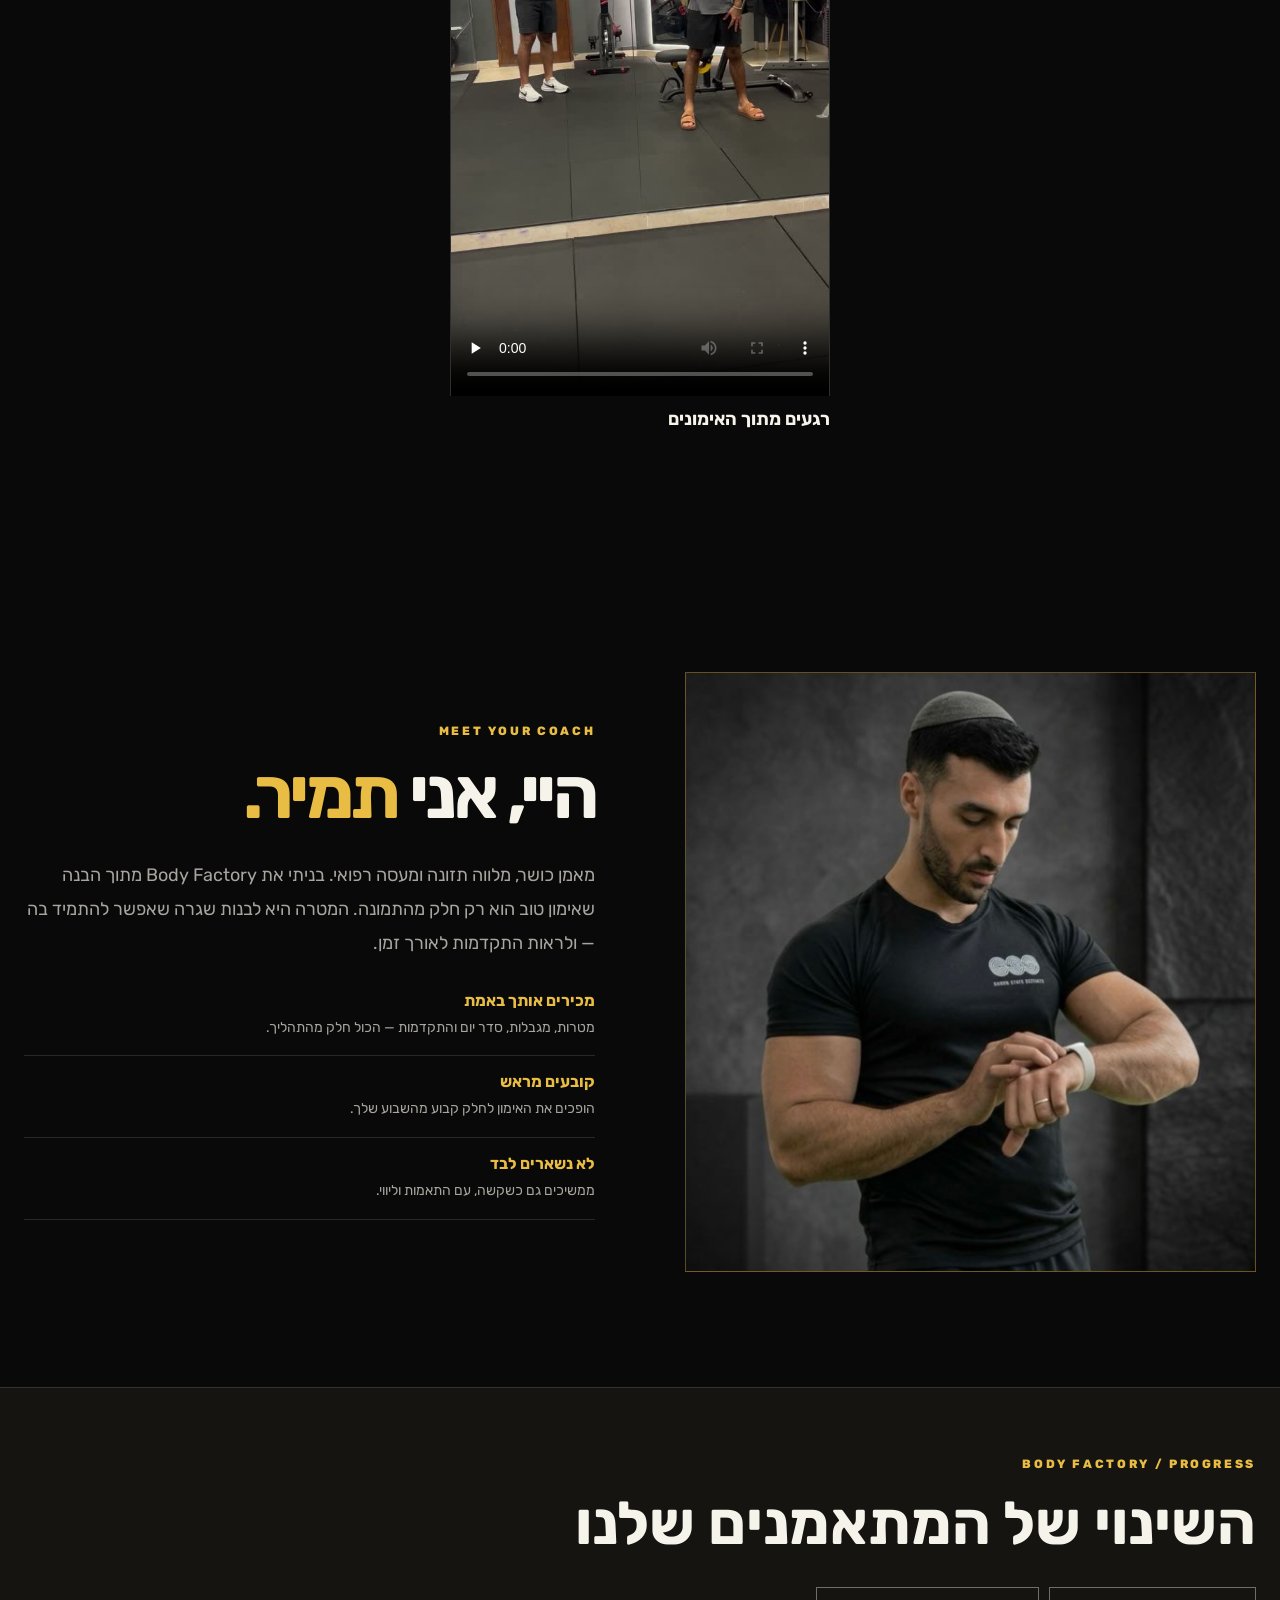
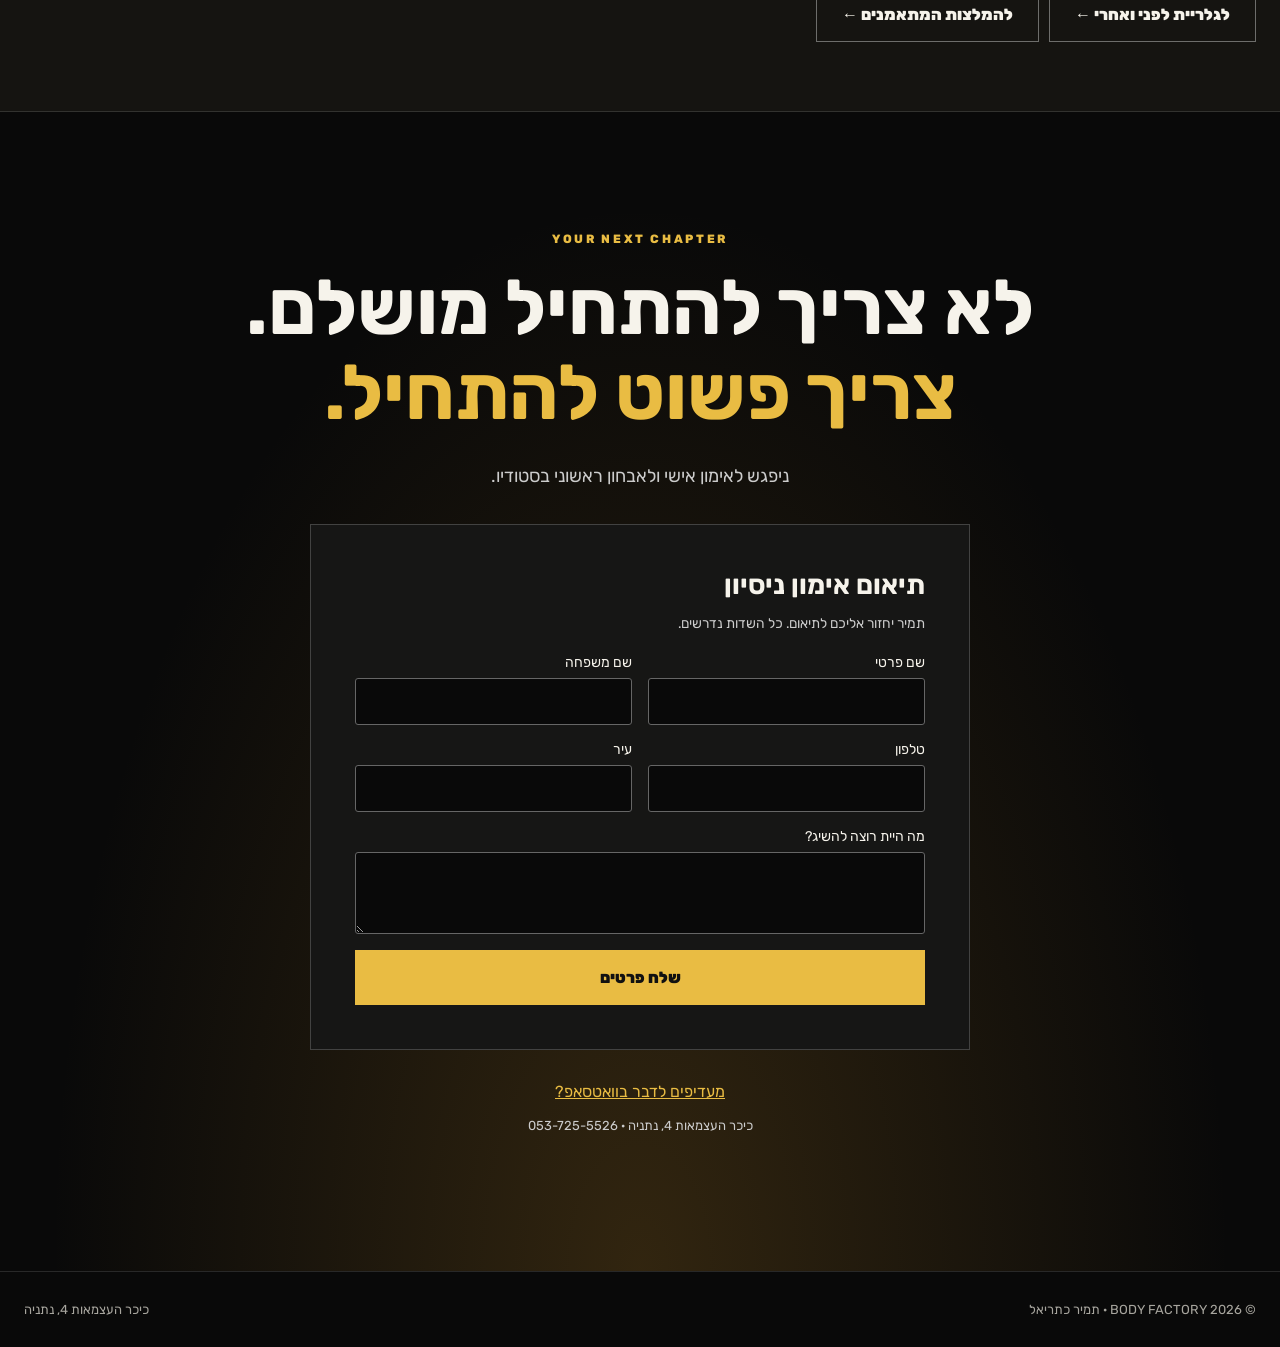
==== commit d19ca821: "Publish approved Body Factory motion website" ====
--- a/index.html
+++ b/index.html
@@ -1,453 +1,16 @@
-<!DOCTYPE html>
-<html lang="he" dir="rtl">
-<head>
-  <meta charset="UTF-8" />
-  <meta name="viewport" content="width=device-width, initial-scale=1.0" />
-  <meta name="description" content="Tamir Body Factory – סטודיו בוטיק לאימונים אישיים, זוגיים וקבוצות קטנות בכיכר העצמאות 4, נתניה." />
-  <title>Tamir Body Factory | סטודיו בוטיק לאימונים אישיים בנתניה</title>
-  <link rel="preconnect" href="https://fonts.googleapis.com">
-  <link rel="preconnect" href="https://fonts.gstatic.com" crossorigin>
-  <link href="https://fonts.googleapis.com/css2?family=Rubik:wght@400;500;600;700;800;900&display=swap" rel="stylesheet">
-  <style>
-    :root{
-      --black:#050505;
-      --black-2:#0b0b0b;
-      --card:#111;
-      --card-2:#151515;
-      --gold:#d3a72c;
-      --gold-light:#f0cc61;
-      --white:#f7f7f4;
-      --muted:#a7a7a2;
-      --line:rgba(255,255,255,.1);
-      --gold-line:rgba(211,167,44,.38);
-      --green:#25d366;
-      --max:1180px;
-    }
-    *{box-sizing:border-box;margin:0;padding:0}
-    html{scroll-behavior:smooth}
-    body{font-family:'Rubik',sans-serif;background:var(--black);color:var(--white);overflow-x:hidden}
-    a{color:inherit}
-    img{max-width:100%;display:block}
-    button,input,textarea{font:inherit}
-    :focus-visible{outline:3px solid var(--gold-light);outline-offset:4px}
-    .skip-link{position:fixed;top:12px;right:12px;z-index:3000;background:var(--gold);color:#050505;padding:12px 18px;font-weight:900;text-decoration:none;transform:translateY(-160%);transition:transform .2s}
-    .skip-link:focus{transform:translateY(0)}
-    .container{width:min(var(--max),calc(100% - 40px));margin:auto}
-    .section{padding:100px 0}
-    .eyebrow{color:var(--gold);font-size:.8rem;font-weight:800;letter-spacing:.18em;margin-bottom:14px}
-    .title{font-size:clamp(2.3rem,5vw,4.7rem);line-height:1.03;font-weight:900;letter-spacing:-.035em}
-    .lead{color:var(--muted);font-size:1.06rem;line-height:1.9;max-width:700px;margin-top:20px}
-    .gold{color:var(--gold)}
+<!doctype html><html lang="he" dir="rtl"><head><meta charset="utf-8"><meta name="viewport" content="width=device-width,initial-scale=1"><meta name="description" content="Body Factory - סטודיו בוטיק לאימונים אישיים, זוגיים וקבוצות עד 3 בנתניה. קביעת אימון ניסיון."><title>BODY FACTORY | מתחילים להתמיד</title><link rel="preconnect" href="https://fonts.googleapis.com"><link href="https://fonts.googleapis.com/css2?family=Rubik:wght@400;500;600;700;800;900&display=swap" rel="stylesheet"><style>
+:root{--bg:#090909;--surface:#131313;--gold:#e9bc43;--cream:#f6f3eb;--muted:#a7a59e;--line:#ffffff20}*{box-sizing:border-box}html{scroll-behavior:smooth}body{margin:0;background:var(--bg);color:var(--cream);font-family:Rubik,Arial,sans-serif;overflow-x:hidden}a{color:inherit;text-decoration:none}button{font:inherit}a:focus-visible,button:focus-visible{outline:3px solid var(--gold);outline-offset:4px}.wrap{width:min(1240px,calc(100% - 48px));margin:auto}.eyebrow{font-size:12px;letter-spacing:.22em;color:var(--gold);font-weight:800}.gold{color:var(--gold)}nav{position:fixed;z-index:30;inset:0 0 auto;background:#070707df;border-bottom:1px solid var(--line);backdrop-filter:blur(18px)}nav .wrap{height:82px;display:flex;justify-content:space-between;align-items:center;gap:20px}.brand{display:flex;align-items:center;gap:13px;font-size:19px;letter-spacing:.08em;font-weight:900}.brand img{height:55px;width:70px;object-fit:contain}.nav-links{display:flex;align-items:center;gap:28px;font-size:13px;font-weight:600}.nav-links a:hover{color:var(--gold)}.btn{border:1px solid var(--gold);background:var(--gold);color:#111;display:inline-flex;align-items:center;justify-content:center;padding:17px 25px;font-weight:900;min-height:52px;transition:transform .25s,background .25s;cursor:pointer}.btn:hover{transform:translateY(-3px);background:#ffda75}.btn.secondary{background:transparent;color:var(--cream);border-color:#ffffff60}.hero{position:relative;min-height:100svh;padding:155px 0 85px;display:flex;align-items:center;isolation:isolate;background:radial-gradient(ellipse at 75% 45%,#6c4c153c,transparent 55%),#090909}.hero:before{content:"";position:absolute;inset:0;z-index:-1;opacity:.2;background:linear-gradient(90deg,transparent 96%,#fff2 97%),linear-gradient(transparent 96%,#fff2 97%);background-size:90px 90px}.hero-grid{display:grid;grid-template-columns:1.12fr .88fr;gap:5vw;align-items:center}.hero h1{font-size:clamp(54px,8vw,116px);line-height:1.01;letter-spacing:-.07em;margin:22px 0 25px;font-weight:900}.hero p{font-size:19px;line-height:1.85;max-width:620px;color:#d0cec8}.actions{display:flex;flex-wrap:wrap;gap:12px;margin-top:32px}.hero-visual{height:min(70vh,670px);min-height:420px;position:relative;border:1px solid #e9bc4355;overflow:hidden;background:linear-gradient(145deg,#332712,#151515)}.hero-visual img{width:100%;height:100%;object-fit:cover;object-position:center 22%}.hero-visual:after{content:"BUILT TO LAST";position:absolute;bottom:20px;left:25px;color:var(--gold);letter-spacing:.3em;font-size:11px}.visual-glow{position:absolute;inset:0;pointer-events:none;box-shadow:inset 0 0 100px #0008}.scroll-cue{position:absolute;bottom:22px;right:calc((100% - min(1240px,100% - 48px))/2);font-size:11px;letter-spacing:.2em;color:var(--muted)}.metrics{background:#111;border-block:1px solid var(--line)}.metrics .wrap{display:grid;grid-template-columns:repeat(4,1fr)}.metric{text-align:center;padding:26px 15px;border-left:1px solid var(--line)}.metric strong{display:block;color:var(--gold);font-size:30px}.metric span{font-size:12px;color:var(--muted)}.section{padding:115px 0}.section.dark{background:#111}.section-head{max-width:800px}.section h2{font-size:clamp(39px,5.6vw,73px);line-height:1.07;letter-spacing:-.05em;margin:18px 0 25px}.section p.lead{font-size:18px;line-height:1.9;color:var(--muted);max-width:760px}.cards{display:grid;grid-template-columns:repeat(3,1fr);gap:16px;margin-top:46px}.card{background:linear-gradient(150deg,#222019,#111);border:1px solid var(--line);padding:34px;min-height:300px;display:flex;flex-direction:column;justify-content:space-between;transition:transform .35s,border-color .35s}.card:hover{transform:translateY(-8px);border-color:var(--gold)}.card .num{font-size:12px;letter-spacing:.18em;color:var(--gold)}.card h3{font-size:28px;margin:0 0 12px}.card p{line-height:1.75;color:var(--muted);margin:0}.split{display:grid;grid-template-columns:1fr 1fr;gap:7vw;align-items:center}.portrait{height:600px;overflow:hidden;border:1px solid #e9bc4355;background:linear-gradient(145deg,#3a2b17,#121212)}.portrait img{width:100%;height:100%;object-fit:cover}.features{display:grid;gap:16px;margin-top:30px}.feature{border-bottom:1px solid var(--line);padding-bottom:16px}.feature strong{color:var(--gold);display:block;margin-bottom:6px}.feature span{color:var(--muted);font-size:14px;line-height:1.7}.studio-banner{position:relative;min-height:460px;background:linear-gradient(90deg,#000b,#0004),none center 45%/cover;display:flex;align-items:end;border-block:1px solid var(--line)}.studio-banner .wrap{padding:65px 0}.studio-banner h2{font-size:clamp(36px,5vw,70px);margin:12px 0}.results{display:grid;grid-template-columns:repeat(3,1fr);gap:16px;margin-top:44px}.result{padding:32px;background:#191919;border:1px solid var(--line)}.result .kicker{color:var(--gold);font-size:12px;letter-spacing:.15em}.result h3{font-size:28px}.result p{color:var(--muted);line-height:1.7}.result a{display:inline-block;border-bottom:1px solid var(--gold);padding-bottom:5px;color:var(--gold);font-weight:700;font-size:13px}.trial{padding:120px 0;text-align:center;background:radial-gradient(ellipse at 50% 100%,#8b631e50,transparent 65%),#090909}.trial h2{font-size:clamp(42px,6vw,80px);line-height:1.1;max-width:900px;margin:20px auto 25px}.trial p{font-size:18px;color:#ccc;line-height:1.8}.footer{padding:30px 0;border-top:1px solid var(--line);color:var(--muted);font-size:13px}.footer .wrap{display:flex;justify-content:space-between;gap:16px;flex-wrap:wrap}.reveal{opacity:0;transform:translateY(38px);transition:opacity .85s,transform .85s cubic-bezier(.2,.8,.2,1)}.reveal.visible{opacity:1;transform:none}.hero h1{animation:enter 1s both}.hero p{animation:enter 1s .15s both}.actions{animation:enter 1s .3s both}@keyframes enter{from{opacity:0;transform:translateY(30px)}to{opacity:1;transform:none}}@media(max-width:850px){.nav-links a:not(.btn){display:none}.hero-grid,.split{grid-template-columns:1fr}.hero{padding-top:125px}.hero-visual{height:430px;min-height:0}.cards,.results{grid-template-columns:1fr}.metrics .wrap{grid-template-columns:repeat(2,1fr)}.metric:nth-child(2){border-left:0}.metric:nth-child(-n+2){border-bottom:1px solid var(--line)}.section{padding:75px 0}.portrait{height:450px}.card{min-height:220px}}@media(max-width:480px){.wrap{width:calc(100% - 30px)}nav .wrap{height:70px}.brand{font-size:13px}.brand img{height:44px;width:48px}.nav-links .btn{padding:10px;font-size:11px;min-height:40px}.hero h1{font-size:clamp(47px,13vw,68px)}.hero p{font-size:16px}.actions .btn{width:100%}.hero-visual{height:360px}.section h2{font-size:39px}.studio-banner{min-height:340px}}@media(prefers-reduced-motion:reduce){html{scroll-behavior:auto}*,*:before,*:after{animation:none!important;transition:none!important}.reveal{opacity:1;transform:none}}
 
-    nav{position:fixed;z-index:1000;inset:0 0 auto;background:rgba(5,5,5,.9);backdrop-filter:blur(16px);border-bottom:1px solid var(--line)}
-    .nav-inner{height:88px;display:flex;align-items:center;justify-content:space-between;gap:24px}
-    .brand{display:flex;align-items:center;gap:13px;text-decoration:none;min-width:max-content}
-    .brand img{width:94px;height:58px;object-fit:contain}
-    .brand-copy strong{display:block;font-family:'Rubik',sans-serif;text-transform:uppercase;font-size:1rem;letter-spacing:.06em}
-    .brand-copy span{display:block;color:var(--muted);font-size:.67rem;letter-spacing:.16em;text-transform:uppercase;margin-top:2px}
-    .nav-links{display:flex;align-items:center;gap:28px}
-    .nav-links a{text-decoration:none;color:#c4c4bf;font-size:.9rem;font-weight:600;transition:.2s}
-    .nav-links a:hover{color:var(--gold)}
-    .nav-cta{background:var(--gold);color:#080808!important;padding:12px 20px;font-weight:900!important}
-
-    .hero{min-height:100vh;padding:150px 0 90px;display:grid;align-items:center;position:relative;overflow:hidden}
-    .hero:before{content:"";position:absolute;inset:0;background:radial-gradient(circle at 15% 25%,rgba(211,167,44,.16),transparent 31%),radial-gradient(circle at 85% 78%,rgba(211,167,44,.09),transparent 34%),linear-gradient(rgba(255,255,255,.025) 1px,transparent 1px),linear-gradient(90deg,rgba(255,255,255,.025) 1px,transparent 1px);background-size:auto,auto,60px 60px,60px 60px;pointer-events:none}
-    .hero-wrap{position:relative;z-index:1;display:grid;grid-template-columns:1.28fr .72fr;align-items:center;gap:70px}
-    .hero h1{font-size:clamp(3.4rem,7.6vw,7.8rem);line-height:.95;letter-spacing:-.055em;font-weight:900;max-width:920px}
-    .hero h1 span{display:block;color:var(--gold)}
-    .hero p{font-size:1.18rem;line-height:1.85;color:#b5b5af;max-width:690px;margin:28px 0 38px}
-    .hero-actions{display:flex;gap:14px;flex-wrap:wrap}
-    .btn{display:inline-flex;align-items:center;justify-content:center;gap:9px;text-decoration:none;padding:16px 28px;font-weight:900;border:1px solid transparent;transition:.25s;cursor:pointer;font-family:inherit;font-size:1rem}
-    .btn-primary{background:var(--gold);color:#080808}
-    .btn-primary:hover{background:var(--gold-light);transform:translateY(-2px)}
-    .btn-secondary{border-color:var(--gold-line);color:var(--white);background:rgba(255,255,255,.02)}
-    .btn-secondary:hover{border-color:var(--gold);color:var(--gold)}
-    .hero-mark{border:1px solid var(--gold-line);background:linear-gradient(145deg,rgba(211,167,44,.1),rgba(255,255,255,.015));padding:42px 32px;text-align:center;box-shadow:0 25px 80px rgba(0,0,0,.45)}
-    .hero-mark img{width:290px;margin:auto}
-    .hero-mark h2{font-family:'rubik',sans-serif;text-transform:uppercase;font-size:1.65rem;letter-spacing:.06em;margin-top:24px}
-    .hero-mark p{font-size:.8rem;margin:5px 0 0;letter-spacing:.2em;text-transform:uppercase}
-
-    .proof{border-top:1px solid var(--line);border-bottom:1px solid var(--line);background:var(--black-2)}
-    .proof-grid{display:grid;grid-template-columns:repeat(4,1fr)}
-    .proof-item{padding:29px 18px;text-align:center;border-left:1px solid var(--line)}
-    .proof-item:last-child{border-left:0}
-    .proof-item strong{display:block;color:var(--gold);font-size:1.55rem;font-weight:900}
-    .proof-item span{font-size:.8rem;color:var(--muted)}
-
-    .studio-showcase{padding:34px 0 0;background:var(--black)}
-    .studio-frame{position:relative;overflow:hidden;aspect-ratio:3.12/1;border:1px solid var(--gold-line);background:#000;box-shadow:0 26px 80px rgba(0,0,0,.42)}
-    .studio-frame img{position:absolute;top:50%;left:50%;width:100%;max-width:none;height:auto;transform:translate(-50%,-50%) scale(1.13);transform-origin:center}
-    .studio-caption{display:flex;justify-content:space-between;gap:20px;align-items:center;padding:18px 2px 0;color:var(--muted);font-size:.9rem}
-    .studio-caption strong{color:var(--gold);font-size:1rem}
-
-    .why-grid{display:grid;grid-template-columns:.85fr 1.15fr;gap:75px;align-items:start}
-    .statement{font-size:clamp(2.1rem,4.2vw,4.2rem);font-weight:900;line-height:1.08;letter-spacing:-.035em;position:sticky;top:130px}
-    .why-cards{display:grid;gap:14px}
-    .why-card{background:var(--card);border:1px solid var(--line);padding:30px;display:grid;grid-template-columns:56px 1fr;gap:20px;align-items:start;transition:.25s}
-    .why-card:hover{border-color:var(--gold-line);transform:translateX(-5px)}
-    .icon{width:56px;height:56px;display:grid;place-items:center;border:1px solid var(--gold-line);color:var(--gold);font-size:1.45rem}
-    .why-card h3{font-size:1.2rem;margin-bottom:8px}
-    .why-card p{color:var(--muted);line-height:1.8;font-size:.94rem}
-
-    .coach{background:var(--black-2);border-block:1px solid var(--line)}
-    .coach-grid{display:grid;grid-template-columns:.88fr 1.12fr;gap:72px;align-items:center}
-    .coach-photo{position:relative;min-height:560px;border:1px solid var(--gold-line);overflow:hidden;background:var(--card)}
-    .coach-photo:after{content:"";position:absolute;inset:auto 0 0;height:38%;background:linear-gradient(transparent,rgba(0,0,0,.72));pointer-events:none}
-    .coach-photo img{width:100%;height:100%;position:absolute;inset:0;object-fit:cover;object-position:center 28%}
-    .coach-copy .lead{max-width:650px}
-    .coach-points{display:grid;grid-template-columns:repeat(2,1fr);gap:12px;margin-top:30px}
-    .coach-point{border:1px solid var(--line);background:var(--card);padding:18px;color:#deded9;font-weight:700}
-    .coach-point span{display:block;color:var(--gold);font-size:.76rem;letter-spacing:.12em;margin-bottom:6px}
-
-    .services{background:var(--black-2);border-block:1px solid var(--line)}
-    .services-grid{display:grid;grid-template-columns:repeat(5,1fr);gap:12px;margin-top:48px}
-    .service-card{min-height:260px;background:var(--card);border:1px solid var(--line);padding:28px 24px;position:relative;overflow:hidden;transition:.25s}
-    .service-card:after{content:"";position:absolute;right:0;left:0;bottom:0;height:3px;background:var(--gold);transform:scaleX(0);transform-origin:right;transition:.25s}
-    .service-card:hover{transform:translateY(-6px);border-color:var(--gold-line)}
-    .service-card:hover:after{transform:scaleX(1)}
-    .service-card .num{font-size:.74rem;color:var(--gold);font-weight:900;letter-spacing:.18em}
-    .service-card h3{font-size:1.3rem;margin:56px 0 12px;line-height:1.25}
-    .service-card p{color:var(--muted);line-height:1.8;font-size:.91rem}
-
-    .process-grid{display:grid;grid-template-columns:repeat(5,1fr);gap:0;margin-top:56px;border:1px solid var(--line)}
-    .step{padding:34px 24px;background:var(--card);border-left:1px solid var(--line);min-height:245px}
-    .step:last-child{border-left:0}
-    .step-number{display:inline-grid;place-items:center;width:44px;height:44px;border:1px solid var(--gold);color:var(--gold);font-size:1.2rem;font-weight:900;margin-bottom:38px}
-    .step h3{font-size:1.12rem;margin-bottom:11px}
-    .step p{font-size:.88rem;color:var(--muted);line-height:1.75}
-
-    .persistence{background:linear-gradient(180deg,#0b0b0b,#050505)}
-    .chart-card{margin-top:48px;border:1px solid var(--gold-line);background:#080808;padding:34px;overflow:hidden}
-    .chart-head{display:flex;justify-content:space-between;align-items:end;gap:20px;margin-bottom:18px}
-    .chart-head h3{font-size:1.55rem}
-    .chart-head p{color:var(--muted);max-width:590px;line-height:1.75}
-    .chart-wrap{position:relative;height:390px;border-right:1px solid #777;border-bottom:1px solid #777;margin-top:30px}
-    .axis-y{position:absolute;right:-48px;top:50%;transform:rotate(90deg) translateX(50%);transform-origin:center;color:#999;font-size:.78rem}
-    .axis-x{position:absolute;left:50%;bottom:-34px;color:#999;font-size:.78rem}
-    .chart-svg{width:100%;height:100%;overflow:visible}
-    .chart-note{position:absolute;background:#111;border:1px solid var(--line);padding:14px 16px;width:210px;font-size:.82rem;line-height:1.55;color:#d0d0cb}
-    .chart-note strong{display:block;color:var(--gold);margin-bottom:4px}
-    .note-start{right:7%;bottom:55px}.note-doubt{right:38%;bottom:100px}.note-break{left:7%;top:30px}
-    .chart-footer{display:grid;grid-template-columns:repeat(3,1fr);gap:12px;margin-top:50px}
-    .chart-point{border:1px solid var(--line);padding:22px;background:var(--card)}
-    .chart-point strong{color:var(--gold);display:block;margin-bottom:6px}
-    .chart-point span{color:var(--muted);font-size:.88rem;line-height:1.7}
-
-    .testimonials-grid{display:grid;grid-template-columns:repeat(3,1fr);gap:15px;margin-top:50px}
-    .quote{background:var(--card);border:1px solid var(--line);padding:30px;min-height:230px;display:flex;flex-direction:column;justify-content:space-between}
-    .quote:nth-child(5){grid-column:span 2}
-    .stars{color:var(--gold);letter-spacing:.18em;margin-bottom:22px}
-    .quote blockquote{font-size:1.02rem;line-height:1.85;color:#e7e7e2}
-    .quote footer{background:none;border:0;padding:24px 0 0;display:block;color:var(--gold);font-weight:800}
-
-    .contact{background:var(--black-2);border-top:1px solid var(--line)}
-    .contact-grid{display:grid;grid-template-columns:.85fr 1.15fr;gap:70px;align-items:start}
-    .contact-details{display:grid;gap:15px;margin-top:34px}
-    .detail{display:flex;gap:15px;align-items:center;color:#d0d0cb}
-    .detail i{font-style:normal;color:var(--gold);width:36px}
-    .form{background:var(--card);border:1px solid var(--line);padding:34px}
-    .form h3{font-size:1.55rem;margin-bottom:24px}
-    .form-row{display:grid;grid-template-columns:1fr 1fr;gap:14px}
-    .field{margin-bottom:14px}
-    label{display:block;color:#aaa;font-size:.78rem;margin-bottom:7px}
-    input,select,textarea{width:100%;background:#090909;color:#fff;border:1px solid #2a2a2a;padding:14px;font-family:inherit;font-size:.95rem;outline:0}
-    input:focus,select:focus,textarea:focus{border-color:var(--gold)}
-    textarea{min-height:105px;resize:vertical}
-    .success{display:none;margin-top:14px;padding:14px;border:1px solid var(--gold);color:var(--gold);text-align:center}
-
-    .site-footer{padding:30px 0;border-top:1px solid var(--line);background:#030303}
-    .footer-inner{display:flex;align-items:center;justify-content:space-between;gap:20px;color:#777;font-size:.8rem}
-    .footer-brand{display:flex;align-items:center;gap:10px;color:#ddd;font-weight:800;text-transform:uppercase}
-    .footer-brand img{width:70px}
-
-    .floating{position:fixed;left:22px;bottom:22px;width:58px;height:58px;border-radius:50%;background:var(--green);display:grid;place-items:center;text-decoration:none;z-index:999;box-shadow:0 10px 35px rgba(37,211,102,.28)}
-    .floating svg{width:28px;fill:#fff}
-    .accessibility-toggle{position:fixed;right:22px;bottom:22px;width:58px;height:58px;border-radius:50%;border:2px solid var(--gold);background:#0b0b0b;color:var(--gold-light);display:grid;place-items:center;z-index:1200;font-size:1.55rem;cursor:pointer;box-shadow:0 10px 35px rgba(0,0,0,.42)}
-    .accessibility-panel{position:fixed;right:22px;bottom:92px;z-index:1199;width:min(330px,calc(100vw - 32px));background:var(--card);border:1px solid var(--gold-line);padding:22px;box-shadow:0 24px 70px rgba(0,0,0,.72)}
-    .accessibility-panel[hidden]{display:none}
-    .accessibility-panel h2{font-size:1.25rem;margin-bottom:6px}
-    .accessibility-panel p{color:var(--muted);font-size:.82rem;line-height:1.6;margin-bottom:16px}
-    .accessibility-actions{display:grid;grid-template-columns:1fr 1fr;gap:9px}
-    .accessibility-actions button{border:1px solid var(--line);background:#191919;color:#fff;padding:11px 9px;cursor:pointer;font-weight:700}
-    .accessibility-actions button:hover,.accessibility-actions button[aria-pressed="true"]{border-color:var(--gold);color:var(--gold-light)}
-    html.access-text-large{font-size:112.5%}
-    body.access-contrast{--black:#000;--black-2:#000;--card:#000;--card-2:#000;--white:#fff;--muted:#fff;--line:rgba(255,255,255,.7);--gold:#ffd84f;--gold-light:#fff176;--gold-line:#ffd84f}
-    body.access-links a:not(.btn){text-decoration:underline!important;text-decoration-thickness:2px!important;text-underline-offset:.2em}
-    body.access-motion *,body.access-motion *::before,body.access-motion *::after{animation:none!important;transition:none!important;scroll-behavior:auto!important}
-    body.access-motion .reveal{opacity:1;transform:none}
-    .reveal{opacity:0;transform:translateY(28px);transition:.7s ease}
-    .reveal.visible{opacity:1;transform:none}
-
-    @media(max-width:1120px){
-      .nav-links a:not(.nav-cta){display:none}
-      .hero-wrap,.why-grid,.coach-grid,.contact-grid{grid-template-columns:1fr}
-      .hero-mark{max-width:500px}.statement{position:static}
-      .coach-photo{min-height:500px;max-width:650px;width:100%}
-      .services-grid{grid-template-columns:repeat(2,1fr)}
-      .process-grid{grid-template-columns:repeat(2,1fr)}
-      .step{border-bottom:1px solid var(--line)}
-      .testimonials-grid{grid-template-columns:1fr 1fr}.quote:nth-child(5){grid-column:auto}
-    }
-    @media(max-width:640px){
-      .container{width:min(100% - 26px,var(--max))}.section{padding:72px 0}.nav-inner{height:76px}.brand img{width:73px;height:48px}.brand-copy strong{font-size:.82rem}.brand-copy span{font-size:.55rem}.nav-cta{padding:10px 13px;font-size:.78rem}
-      .hero{padding-top:118px;min-height:auto}.hero h1{font-size:clamp(2.55rem,13vw,3.2rem)}.hero p{font-size:1rem}.hero-actions .btn{width:100%}.hero-mark{padding:28px 18px}.hero-mark img{width:220px}
-      .studio-showcase{padding-top:18px}.studio-frame{aspect-ratio:1.58/1}.studio-frame img{transform:translate(-50%,-50%) scale(2.26)}.studio-caption{display:block}.studio-caption span{display:block;margin-top:5px}
-      .coach-photo{min-height:430px}.coach-points{grid-template-columns:1fr}.coach-grid{gap:34px}
-      .proof-grid{grid-template-columns:1fr 1fr}.proof-item:nth-child(2){border-left:0}.proof-item:nth-child(-n+2){border-bottom:1px solid var(--line)}
-      .services-grid,.process-grid,.testimonials-grid,.chart-footer{grid-template-columns:1fr}.service-card{min-height:220px}.service-card h3{margin-top:38px}.process-grid{border:0}.step{border:1px solid var(--line);margin-bottom:10px}
-      .chart-card{padding:20px 14px}.chart-wrap{height:315px}.chart-note{width:145px;font-size:.69rem;padding:9px}.note-start{right:3%;bottom:35px}.note-doubt{right:37%;bottom:100px}.note-break{left:2%;top:10px}.chart-head{display:block}.chart-head p{margin-top:10px}.form-row{grid-template-columns:1fr}.form{padding:25px 18px}.footer-inner{flex-direction:column;text-align:center}.floating{left:14px;bottom:14px}.accessibility-toggle{right:14px;bottom:14px}.accessibility-panel{right:14px;bottom:82px}
-    }
-    @media(prefers-reduced-motion:reduce){html{scroll-behavior:auto}.reveal{opacity:1;transform:none;transition:none}.btn,.why-card,.service-card{transition:none}}
-  </style>
-</head>
-<body>
-  <a class="skip-link" href="#main-content">דלג לתוכן המרכזי</a>
-  <button class="accessibility-toggle" id="accessibilityToggle" type="button" aria-controls="accessibilityPanel" aria-expanded="false" aria-label="פתיחת תפריט נגישות">♿</button>
-  <section class="accessibility-panel" id="accessibilityPanel" aria-labelledby="accessibilityTitle" hidden>
-    <h2 id="accessibilityTitle">כלי נגישות</h2>
-    <p>אפשר להתאים את תצוגת האתר. ההגדרות נשמרות במכשיר שלך.</p>
-    <div class="accessibility-actions">
-      <button type="button" data-access-action="text" aria-pressed="false">הגדלת טקסט</button>
-      <button type="button" data-access-action="contrast" aria-pressed="false">ניגודיות גבוהה</button>
-      <button type="button" data-access-action="links" aria-pressed="false">הדגשת קישורים</button>
-      <button type="button" data-access-action="motion" aria-pressed="false">עצירת תנועה</button>
-      <button type="button" data-access-action="reset">איפוס הגדרות</button>
-    </div>
-  </section>
-
-  <nav aria-label="ניווט ראשי">
-    <div class="container nav-inner">
-      <a href="#top" class="brand" aria-label="Tamir Body Factory">
-      <img src="tamir-body-factory-logo.png" alt="הלוגו של Tamir Body Factory">
-        <div class="brand-copy"><strong>Tamir Body Factory</strong><span>Personal Training</span></div>
-      </a>
-      <div class="nav-links">
-        <a href="#why">למה אנחנו</a><a href="#about">מי אני</a><a href="#services">שירותים</a><a href="#process">התהליך</a><a href="#reviews">המלצות</a><a href="#contact" class="nav-cta">קבע פגישת היכרות</a>
-      </div>
-    </div>
-  </nav>
-
-  <main id="main-content">
-  <header class="hero" id="top">
-    <div class="container hero-wrap">
-      <div class="reveal">
-        <div class="eyebrow">סטודיו בוטיק לאימונים ותזונה · נתניה</div>
-        <h1>לא צריך עוד מוטיבציה.<span>צריך מסגרת שעובדת.</span></h1>
-        <p>סטודיו בוטיק לאימונים אישיים, זוגיים וקבוצות קטנות בנתניה. אימון, תזונה וליווי אישי — במסגרת שבנויה על התמדה ותוצאות.</p>
-        <div class="hero-actions">
-          <a class="btn btn-primary" href="#contact">אני רוצה להתחיל</a>
-          <a class="btn btn-secondary" href="#services">לשירותים שלנו</a>
-        </div>
-      </div>
-      <aside class="hero-mark reveal">
-       <img src="tamir-body-factory-logo.png" alt="Tamir Body Factory">
-        <h2>Tamir Body Factory</h2>
-        <p>Personal Training</p>
-      </aside>
-    </div>
-  </header>
-
-  <section class="proof">
-    <div class="container proof-grid">
-      <div class="proof-item"><strong>עד 4</strong><span>משתתפים בקבוצה</span></div>
-      <div class="proof-item"><strong>06:00–21:00</strong><span>שעות פעילות</span></div>
-      <div class="proof-item"><strong>אישי</strong><span>ליווי ומעקב רציף</span></div>
-      <div class="proof-item"><strong>נתניה</strong><span>כיכר העצמאות 4</span></div>
-    </div>
-  </section>
-
-  <section class="studio-showcase" aria-labelledby="studioTitle">
-    <div class="container">
-      <figure>
-        <div class="studio-frame"><img src="bodyfactory-studio.png" alt="סטודיו Body Factory בכיכר העצמאות 4 בנתניה" width="1284" height="2778"></div>
-        <figcaption class="studio-caption"><strong id="studioTitle">זה המקום שבו עובדים.</strong><span>סטודיו בוטיק מאובזר, שקט ואישי בלב נתניה.</span></figcaption>
-      </figure>
-    </div>
-  </section>
-
-  <section class="section" id="why">
-    <div class="container why-grid">
-      <div class="statement reveal">לא בנינו עוד סטודיו.<br><span class="gold">בנינו מקום שעוזר לאנשים להתמיד.</span></div>
-      <div class="why-cards">
-        <article class="why-card reveal"><div class="icon">01</div><div><h3>מסגרת שלא נותנת לך להיעלם</h3><p>אימונים קבועים, מעקב וליווי אישי שמחזירים אותך למסלול גם בשבועות פחות טובים.</p></div></article>
-        <article class="why-card reveal"><div class="icon">02</div><div><h3>תוכנית שמתאימה לחיים שלך</h3><p>לא תוכנית גנרית. האימונים והתזונה מותאמים למטרות, ליכולת ולשגרה שלך.</p></div></article>
-        <article class="why-card reveal"><div class="icon">03</div><div><h3>יחס של סטודיו בוטיק</h3><p>מעט מתאמנים בכל שעה, תשומת לב אמיתית ודיוק בכל תרגיל ובכל שלב.</p></div></article>
-      </div>
-    </div>
-  </section>
-
-  <section class="section coach" id="about">
-    <div class="container coach-grid">
-      <figure class="coach-photo reveal"><img src="tamir-coach.jpeg" alt="תמיר כתריאל, מאמן הכושר של Body Factory" width="1284" height="1277" loading="lazy"></figure>
-      <div class="coach-copy reveal">
-        <div class="eyebrow">מי מלווה אותך</div>
-        <h2 class="title">היי, אני תמיר.<br><span class="gold">המאמן שנשאר איתך בתהליך.</span></h2>
-        <p class="lead">Body Factory נבנה מתוך אמונה שאנשים לא צריכים עוד תוכנית גנרית — הם צריכים מסגרת אישית, מקצועית ועקבית שמתאימה לחיים שלהם.</p>
-        <p class="lead">לכן בכל שעה מתאמנים עד ארבעה אנשים בלבד. אני מכיר את היכולת, המטרה והקצב של כל מתאמן, ודואג שאף אחד לא ייעלם בתוך הקבוצה.</p>
-        <div class="coach-points">
-          <div class="coach-point"><span>יחס אישי</span>עד ארבעה מתאמנים בלבד</div>
-          <div class="coach-point"><span>ליווי אמיתי</span>מעקב גם מעבר לאימון</div>
-        </div>
-      </div>
-    </div>
-  </section>
-
-  <section class="section services" id="services">
-    <div class="container">
-      <div class="eyebrow">השירותים שלנו</div><h2 class="title">כל מה שצריך כדי <span class="gold">להתקדם ולהתמיד</span></h2>
-      <div class="services-grid">
-        <article class="service-card reveal"><span class="num">01</span><h3>אימון אישי</h3><p>אימון אחד על אחד, תוכנית מדויקת וליווי צמוד בהתאם למטרה שלך.</p></article>
-        <article class="service-card reveal"><span class="num">02</span><h3>אימון זוגי</h3><p>להתאמן יחד עם בן או בת זוג, חבר או חברה, בלי לוותר על יחס אישי.</p></article>
-        <article class="service-card reveal"><span class="num">03</span><h3>קבוצות קטנות</h3><p>עד ארבעה משתתפים בלבד, עם אנרגיה קבוצתית ותשומת לב לכל מתאמן.</p></article>
-        <article class="service-card reveal"><span class="num">04</span><h3>ליווי תזונתי</h3><p>תוכנית תזונה פרקטית שמתאימה לחיים שלך ולא דורשת ממך להיות מושלם.</p></article>
-        <article class="service-card reveal"><span class="num">05</span><h3>מדידות ומעקב</h3><p>מעקב תקופתי אחר ההתקדמות והתאמות כדי להמשיך לנוע קדימה.</p></article>
-      </div>
-    </div>
-  </section>
-
-  <section class="section" id="process">
-    <div class="container">
-      <div class="eyebrow">איך התהליך עובד</div><h2 class="title">לא זורקים אותך לתוכנית.<br><span class="gold">בונים איתך דרך.</span></h2>
-      <div class="process-grid">
-        <article class="step reveal"><div class="step-number">1</div><h3>פגישת היכרות</h3><p>מכירים, מבינים מה המטרה שלך ובודקים מה מנע ממך להתמיד עד היום.</p></article>
-        <article class="step reveal"><div class="step-number">2</div><h3>אבחון ומדידות</h3><p>בודקים נקודת פתיחה, יכולת, מגבלות ומגדירים יעדים ברורים.</p></article>
-        <article class="step reveal"><div class="step-number">3</div><h3>תוכנית אישית</h3><p>בונים תוכנית אימונים ותזונה שמתאימה לך ולאורח החיים שלך.</p></article>
-        <article class="step reveal"><div class="step-number">4</div><h3>ליווי ומעקב</h3><p>מתאמנים במסגרת קבועה ומבצעים התאמות בהתאם להתקדמות.</p></article>
-        <article class="step reveal"><div class="step-number">5</div><h3>הופכים התמדה להרגל</h3><p>לא מסתמכים על מוטיבציה. בונים שיטה שאפשר להחזיק לאורך זמן.</p></article>
-      </div>
-    </div>
-  </section>
-
-  <section class="section persistence">
-    <div class="container">
-      <div class="eyebrow">תרשים ההתמדה</div><h2 class="title">אל תעצור <span class="gold">רגע לפני הפריצה.</span></h2>
-      <p class="lead">רוב האנשים מוותרים בשלב שבו השינוי עדיין לא בולט. מי שממשיך לעבוד גם בתקופת הספק, מגיע לרגע שבו ההשקעה מתחילה להיראות ולהצטבר.</p>
-      <div class="chart-card reveal">
-        <div class="chart-head"><h3>התוצאות אינן קו ישר</h3><p>בתחילת הדרך המאמץ מורגש יותר מהתוצאה. זה לא אומר שהתהליך לא עובד — זה אומר שהבסיס עדיין נבנה.</p></div>
-        <div class="chart-wrap">
-          <span class="axis-y">תוצאות ושינוי</span><span class="axis-x">זמן</span>
-          <svg class="chart-svg" viewBox="0 0 1000 390" preserveAspectRatio="none" role="img" aria-labelledby="chartTitle chartDescription">
-            <title id="chartTitle">גרף התמדה לאורך זמן</title><desc id="chartDescription">הגרף מציג התקדמות הדרגתית שמתגברת לאחר תקופה של התמדה.</desc>
-            <defs><linearGradient id="fillGold" x1="0" y1="0" x2="0" y2="1"><stop offset="0" stop-color="#d3a72c" stop-opacity=".28"/><stop offset="1" stop-color="#d3a72c" stop-opacity="0"/></linearGradient></defs>
-            <path d="M0 345 C120 292 230 295 340 278 C470 260 540 250 620 185 C710 112 760 68 830 62 C900 57 945 42 1000 12 L1000 390 L0 390 Z" fill="url(#fillGold)"/>
-            <path d="M0 345 C120 292 230 295 340 278 C470 260 540 250 620 185 C710 112 760 68 830 62 C900 57 945 42 1000 12" fill="none" stroke="#d3a72c" stroke-width="6"/>
-            <path d="M0 350 C130 315 250 310 380 310 C520 310 650 324 790 372" fill="none" stroke="#777" stroke-width="5" stroke-dasharray="14 12"/>
-            <circle cx="110" cy="306" r="8" fill="#d3a72c"/><circle cx="390" cy="275" r="8" fill="#d3a72c"/><circle cx="610" cy="193" r="8" fill="#d3a72c"/>
-          </svg>
-          <div class="chart-note note-start"><strong>התחלת התהליך</strong>המוטיבציה גבוהה והכול מרגיש אפשרי.</div>
-          <div class="chart-note note-doubt"><strong>שלב הספק</strong>עדיין אין שינוי גדול לעין. כאן רוב האנשים מתחילים לפקפק.</div>
-          <div class="chart-note note-break"><strong>נקודת הפריצה</strong>העבודה שנצברה מתחילה להופיע בתוצאות.</div>
-        </div>
-        <div class="chart-footer">
-          <div class="chart-point"><strong>לא כל שבוע נראה אותו דבר</strong><span>גם בתקופות שקטות הגוף לומד, מתחזק ומסתגל.</span></div>
-          <div class="chart-point"><strong>הספק הוא חלק מהדרך</strong><span>הוא לא הוכחה שהתהליך נכשל, אלא שלב שצריך לעבור.</span></div>
-          <div class="chart-point"><strong>עקביות מנצחת קיצוניות</strong><span>לא צריך להיות מושלם. צריך להמשיך מספיק זמן.</span></div>
-        </div>
-      </div>
-    </div>
-  </section>
-
-  <section class="section" id="reviews">
-    <div class="container">
-      <div class="eyebrow">מה אומרים המתאמנים</div><h2 class="title">תוצאות אמיתיות.<br><span class="gold">אנשים אמיתיים.</span></h2>
-      <div class="testimonials-grid">
-        <article class="quote reveal"><div><div class="stars">★★★★★</div><blockquote>“ניסיתי הרבה – עד שהגעתי לתמיר. התוצאות מדברות בעד עצמן.”</blockquote></div><footer>רועי יומטוביאן</footer></article>
-        <article class="quote reveal"><div><div class="stars">★★★★★</div><blockquote>“הוא לימד אותי להתאמן מחדש, אני מרוצה מאוד.”</blockquote></div><footer>איציק</footer></article>
-        <article class="quote reveal"><div><div class="stars">★★★★★</div><blockquote>“ירדתי 40 קילו ואני מרגיש נהדר. אין עליו.”</blockquote></div><footer>יוסי</footer></article>
-        <article class="quote reveal"><div><div class="stars">★★★★★</div><blockquote>“הכי טוב שיש.”</blockquote></div><footer>אורטל</footer></article>
-        <article class="quote reveal"><div><div class="stars">★★★★★</div><blockquote>“כאב לי הגב המון שנים, עד שהגעתי לתמיר. הוא בנה עבורי תוכנית מדהימה שעובדת כמו קסם.”</blockquote></div><footer>זאב</footer></article>
-      </div>
-    </div>
-  </section>
-
-  <section class="section contact" id="contact">
-    <div class="container contact-grid">
-      <div class="reveal">
-        <div class="eyebrow">מתחילים מכאן</div><h2 class="title">הדרך שלך לתוצאות מתחילה <span class="gold">בהחלטה אחת.</span></h2>
-        <p class="lead">השאר פרטים ונבדוק יחד מה המסגרת הנכונה עבורך.</p>
-        <div class="contact-details">
-          <div class="detail"><i>📍</i><span>כיכר העצמאות 4, נתניה</span></div>
-          <div class="detail"><i>🕒</i><span>שעות פעילות: 06:00–21:00</span></div>
-          <div class="detail"><i>☎</i><a href="tel:0537255526">053-725-5526</a></div>
-          <div class="detail"><i>◎</i><a href="https://instagram.com/tamirchai1" target="_blank" rel="noopener">@tamirchai1</a></div>
-        </div>
-        <a class="btn btn-primary" style="margin-top:30px" href="https://wa.me/972537255526?text=%D7%94%D7%99%D7%99%20%D7%90%D7%A9%D7%9E%D7%97%20%D7%9C%D7%A4%D7%A8%D7%98%D7%99%D7%9D" target="_blank" rel="noopener">שלח הודעה ב־WhatsApp</a>
-      </div>
-      <form class="form reveal" onsubmit="submitForm(event)" aria-describedby="formHelp">
-        <h3>קבע פגישת היכרות</h3>
-        <p class="lead" id="formHelp" style="font-size:.86rem;margin:0 0 18px">כל השדות בטופס נדרשים.</p>
+section[id],header[id]{scroll-margin-top:85px}.hero-grid{grid-template-columns:1fr 1fr}.hero-visual{border-radius:2px}.hero-visual:after{content:none}.hero-visual img{object-position:center}.photo-label{position:absolute;inset:auto 0 0;padding:40px 22px 20px;background:linear-gradient(transparent,#000d);display:flex;justify-content:space-between;align-items:center;font-size:12px}.photo-label b{direction:ltr;letter-spacing:.18em;color:var(--gold)}.spacegrid{display:grid;grid-template-columns:.8fr 1.2fr;align-items:center;gap:6vw}video{width:100%;background:#141414;display:block}.spacegrid video{max-height:540px}.result{padding:0;overflow:hidden}.result header{display:flex;justify-content:space-between;align-items:center;padding:19px}.result h3{margin:0}.pair,.stories,.form-row{display:grid;grid-template-columns:1fr 1fr;gap:3px}figure{margin:0}.pair figure{position:relative;background:#0d0d0d}.pair img{width:100%;height:clamp(210px,22vw,340px);object-fit:contain;display:block}.pair figcaption{position:absolute;bottom:7px;right:7px;padding:4px 8px;background:#111e;color:white;font-size:12px}.stories{gap:22px;max-width:760px}.stories-title{font-size:32px;margin-top:65px}.stories video{aspect-ratio:9/12;object-fit:contain}.stories figcaption{padding:12px 0}.form{background:#161615;border:1px solid #ffffff30;text-align:right;padding:clamp(20px,4vw,44px);max-width:660px;margin:32px auto}.form h3{font-size:27px;margin:0 0 10px}.form-row{gap:16px}.field{display:grid;gap:7px;margin-bottom:16px}.field label{font-size:14px}.field input,.field textarea{width:100%;min-width:0;color:white;background:#090909;border:1px solid #666;padding:13px;font:inherit;border-radius:3px}.field textarea{min-height:82px}.field :focus{outline:2px solid var(--gold)}#successMsg:not(:empty){margin-top:16px}.alt-contact{color:var(--gold);text-decoration:underline}.portrait img{object-position:50% 32%}.hero h1 span{display:inline-block}.btn:disabled{opacity:.7}.reveal{opacity:1;transform:none}.motion .reveal:not(.visible){opacity:0;transform:translateY(20px)}
+@media(max-width:850px){.hero-grid,.spacegrid{grid-template-columns:1fr}.hero-visual{height:clamp(240px,65vw,460px)}.hero{padding-bottom:60px}.pair img{height:clamp(240px,65vw,430px)}.stories{gap:10px}.section{padding:65px 0}.spacegrid{gap:16px}}
+@media(max-width:520px){.form-row{grid-template-columns:1fr;gap:0}.trial{padding:72px 0}.hero{padding-top:103px}.hero h1{margin-top:14px}.stories figcaption{font-size:13px}}
+</style><link rel="stylesheet" href="motion.css"></head><body><nav><div class="wrap"><a class="brand" href="#home"><img src="media/logo.webp" alt=""><span>BODY FACTORY</span></a><div class="nav-links"><a href="#method">השיטה</a><a href="#training">אימונים</a><a href="#coach">תמיר</a><a href="results.html">לפני ואחרי</a><a class="btn" href="#trial">קביעת אימון ניסיון</a></div></div></nav><main><header id="home" class="hero"><div class="wrap hero-grid"><div><div class="eyebrow">BODY FACTORY · NETANYA</div><h1><span class="mask"><b>לא עוד התחלה.</b></span><span class="mask gold"><b>הפעם מתמידים.</b></span></h1><p>סטודיו בוטיק לאימונים אישיים, זוגיים וקבוצות של עד 3 מתאמנים. מסגרת מקצועית שמחזיקה אותך גם כשהמוטיבציה נגמרת.</p><div class="actions"><a class="btn" href="#trial">קביעת אימון ניסיון</a><a class="btn secondary" href="#method">איך זה עובד</a></div></div><div class="press" aria-hidden="true"><svg viewBox="0 0 400 400" direction="ltr"><defs><radialGradient id="steel" cx="34%" cy="25%"><stop stop-color="#393631"/><stop offset=".5" stop-color="#171717"/><stop offset="1" stop-color="#070707"/></radialGradient><path id="rim" d="M 70 200 a130 130 0 1 1 260 0 a130 130 0 1 1 -260 0"/></defs><g class="disc"><circle cx="200" cy="200" r="184" fill="url(#steel)" stroke="#756645" stroke-width="3"/><g stroke="#beab78" stroke-width="2"><path d="M200 23v11" transform="rotate(0 200 200)"/><path d="M200 28v6" transform="rotate(6 200 200)"/><path d="M200 28v6" transform="rotate(12 200 200)"/><path d="M200 28v6" transform="rotate(18 200 200)"/><path d="M200 28v6" transform="rotate(24 200 200)"/><path d="M200 23v11" transform="rotate(30 200 200)"/><path d="M200 28v6" transform="rotate(36 200 200)"/><path d="M200 28v6" transform="rotate(42 200 200)"/><path d="M200 28v6" transform="rotate(48 200 200)"/><path d="M200 28v6" transform="rotate(54 200 200)"/><path d="M200 23v11" transform="rotate(60 200 200)"/><path d="M200 28v6" transform="rotate(66 200 200)"/><path d="M200 28v6" transform="rotate(72 200 200)"/><path d="M200 28v6" transform="rotate(78 200 200)"/><path d="M200 28v6" transform="rotate(84 200 200)"/><path d="M200 23v11" transform="rotate(90 200 200)"/><path d="M200 28v6" transform="rotate(96 200 200)"/><path d="M200 28v6" transform="rotate(102 200 200)"/><path d="M200 28v6" transform="rotate(108 200 200)"/><path d="M200 28v6" transform="rotate(114 200 200)"/><path d="M200 23v11" transform="rotate(120 200 200)"/><path d="M200 28v6" transform="rotate(126 200 200)"/><path d="M200 28v6" transform="rotate(132 200 200)"/><path d="M200 28v6" transform="rotate(138 200 200)"/><path d="M200 28v6" transform="rotate(144 200 200)"/><path d="M200 23v11" transform="rotate(150 200 200)"/><path d="M200 28v6" transform="rotate(156 200 200)"/><path d="M200 28v6" transform="rotate(162 200 200)"/><path d="M200 28v6" transform="rotate(168 200 200)"/><path d="M200 28v6" transform="rotate(174 200 200)"/><path d="M200 23v11" transform="rotate(180 200 200)"/><path d="M200 28v6" transform="rotate(186 200 200)"/><path d="M200 28v6" transform="rotate(192 200 200)"/><path d="M200 28v6" transform="rotate(198 200 200)"/><path d="M200 28v6" transform="rotate(204 200 200)"/><path d="M200 23v11" transform="rotate(210 200 200)"/><path d="M200 28v6" transform="rotate(216 200 200)"/><path d="M200 28v6" transform="rotate(222 200 200)"/><path d="M200 28v6" transform="rotate(228 200 200)"/><path d="M200 28v6" transform="rotate(234 200 200)"/><path d="M200 23v11" transform="rotate(240 200 200)"/><path d="M200 28v6" transform="rotate(246 200 200)"/><path d="M200 28v6" transform="rotate(252 200 200)"/><path d="M200 28v6" transform="rotate(258 200 200)"/><path d="M200 28v6" transform="rotate(264 200 200)"/><path d="M200 23v11" transform="rotate(270 200 200)"/><path d="M200 28v6" transform="rotate(276 200 200)"/><path d="M200 28v6" transform="rotate(282 200 200)"/><path d="M200 28v6" transform="rotate(288 200 200)"/><path d="M200 28v6" transform="rotate(294 200 200)"/><path d="M200 23v11" transform="rotate(300 200 200)"/><path d="M200 28v6" transform="rotate(306 200 200)"/><path d="M200 28v6" transform="rotate(312 200 200)"/><path d="M200 28v6" transform="rotate(318 200 200)"/><path d="M200 28v6" transform="rotate(324 200 200)"/><path d="M200 23v11" transform="rotate(330 200 200)"/><path d="M200 28v6" transform="rotate(336 200 200)"/><path d="M200 28v6" transform="rotate(342 200 200)"/><path d="M200 28v6" transform="rotate(348 200 200)"/><path d="M200 28v6" transform="rotate(354 200 200)"/></g><circle cx="200" cy="200" r="153" fill="none" stroke="#6e6045"/><text fill="#dfc787" font-size="16" font-weight="bold" letter-spacing="4"><textPath href="#rim" startOffset="2%">BODY FACTORY · NETANYA</textPath><textPath href="#rim" startOffset="52%">BODY FACTORY · NETANYA</textPath></text><circle cx="200" cy="200" r="116" fill="none" stroke="#514a3b"/><g fill="#060606" stroke="#615744"><rect x="144" y="102" width="112" height="18" rx="9"/><rect x="144" y="280" width="112" height="18" rx="9"/></g></g><text x="200" y="216" text-anchor="middle" font-family="Arial,sans-serif" font-weight="900" font-style="italic" font-size="85" fill="#f3c959">BF</text><text x="200" y="244" text-anchor="middle" fill="#d8cfbd" font-size="10" letter-spacing="4">STRENGTH STUDIO</text></svg></div></div><span class="scroll-cue">גללו לגלות ↓</span></header><div class="tempo" aria-hidden="true"><div>BODY FACTORY　 /　 STRENGTH IN MOTION　 /　 NETANYA　 /　 BODY FACTORY　 /　 STRENGTH IN MOTION　 /　 NETANYA　 /　 BODY FACTORY</div></div><div class="metrics"><div class="wrap"><div class="metric"><strong>עד 3</strong><span>מתאמנים בקבוצה</span></div><div class="metric"><strong>1:1</strong><span>אימון אישי</span></div><div class="metric"><strong>אבחון</strong><span>באימון ההיכרות</span></div><div class="metric"><strong>נתניה</strong><span>כיכר העצמאות 4</span></div></div></div><section class="section" id="method"><div class="wrap"><div class="section-head reveal"><div class="eyebrow">THE METHOD</div><h2>מוטיבציה מתחילה.<br><span class="gold">מסגרת מחזיקה.</span></h2><p class="lead">אנשים לא מפסיקים להתאמן כי חסרה להם תוכנית. הרבה פעמים חסרה להם מסגרת שמתאימה לחיים האמיתיים. אצלנו קובעים אימון מראש, מתקדמים בצורה מדודה ומקבלים יחס אישי בכל שלב.</p></div><div class="cards"><article class="card reveal"><div class="num">01 / CONSISTENCY</div><div><h3>התמדה לפני הכול</h3><p>אימונים קבועים, מעקב והרגלים שמחזיקים גם בתקופות עמוסות.</p></div></article><article class="card reveal"><div class="num">02 / PRECISION</div><div><h3>לא אימון גנרי</h3><p>טכניקה מדויקת והתאמת התרגילים, העומס והקצב לכל מתאמן.</p></div></article><article class="card reveal"><div class="num">03 / GUIDANCE</div><div><h3>ליווי גם מעבר לאימון</h3><p>מעקב התקדמות, שקילות וליווי תזונתי בהתאם למסלול.</p></div></article></div></div></section><section class="section dark" id="training"><div class="wrap"><div class="eyebrow">TRAIN YOUR WAY</div><h2 class="reveal">האימון שלך.<br><span class="gold">הדרך שלך.</span></h2><div class="cards"><article class="card reveal"><div class="num">SMALL GROUP</div><div><h3>קבוצות עד 3</h3><p>האנרגיה של קבוצה עם תשומת הלב שמגיעה לך.</p></div></article><article class="card reveal"><div class="num">PERSONAL TRAINING</div><div><h3>אימון אישי</h3><p>תוכנית מדויקת, אחד על אחד, בקצב שלך.</p></div></article><article class="card reveal"><div class="num">DUO TRAINING</div><div><h3>אימון זוגי</h3><p>מתאמנים יחד, בלי לוותר על התאמה אישית.</p></div></article></div></div></section><section class="section films" id="studio-films"><div class="wrap"><div class="eyebrow">INSIDE BODY FACTORY</div><h2>הצצה לאימון בסטודיו</h2><div class="film-grid"><figure><video controls playsinline preload="none" poster="media/training-atmosphere.jpg" aria-label="רגעים מתוך האימונים" src="media/training-atmosphere.mp4"></video><figcaption>רגעים מתוך האימונים</figcaption></figure></div></div></section><section class="section" id="coach"><div class="wrap split"><div class="portrait reveal"><img src="media/tamir.jpg" alt="תמיר כתריאל, מאמן כושר" loading="lazy"></div><div class="reveal"><div class="eyebrow">MEET YOUR COACH</div><h2>היי, אני <span class="gold">תמיר.</span></h2><p class="lead">מאמן כושר, מלווה תזונה ומעסה רפואי. בניתי את Body Factory מתוך הבנה שאימון טוב הוא רק חלק מהתמונה. המטרה היא לבנות שגרה שאפשר להתמיד בה — ולראות התקדמות לאורך זמן.</p><div class="features"><div class="feature"><strong>מכירים אותך באמת</strong><span>מטרות, מגבלות, סדר יום והתקדמות — הכול חלק מהתהליך.</span></div><div class="feature"><strong>קובעים מראש</strong><span>הופכים את האימון לחלק קבוע מהשבוע שלך.</span></div><div class="feature"><strong>לא נשארים לבד</strong><span>ממשיכים גם כשקשה, עם התאמות וליווי.</span></div></div></div></div></section><aside class="gallery-link"><div class="wrap"><span class="eyebrow">BODY FACTORY / PROGRESS</span><h2>השינוי של המתאמנים שלנו</h2><a class="btn secondary" href="results.html">לגלריית לפני ואחרי ←</a> <a class="btn secondary" href="results.html#reviews">להמלצות המתאמנים ←</a></div></aside><section class="trial" id="trial"><div class="wrap reveal"><div class="eyebrow">YOUR NEXT CHAPTER</div><h2>לא צריך להתחיל מושלם.<br><span class="gold">צריך פשוט להתחיל.</span></h2><p>ניפגש לאימון אישי ולאבחון ראשוני בסטודיו.</p><form class="form reveal" id="leadForm" aria-describedby="formHelp">
+        <h3>תיאום אימון ניסיון</h3>
+        <p class="lead" id="formHelp" style="font-size:.86rem;margin:0 0 18px">תמיר יחזור אליכם לתיאום. כל השדות נדרשים.</p>
         <div class="form-row"><div class="field"><label for="firstName">שם פרטי</label><input id="firstName" name="firstName" autocomplete="given-name" required></div><div class="field"><label for="lastName">שם משפחה</label><input id="lastName" name="lastName" autocomplete="family-name" required></div></div>
         <div class="form-row"><div class="field"><label for="phone">טלפון</label><input id="phone" name="phone" type="tel" inputmode="tel" autocomplete="tel" required></div><div class="field"><label for="city">עיר</label><input id="city" name="city" autocomplete="address-level2" required></div></div>
         <div class="field"><label for="goal">מה היית רוצה להשיג?</label><textarea id="goal" name="goal" required></textarea></div>
         <button class="btn btn-primary" style="width:100%" type="submit" id="submitBtn">שלח פרטים</button>
-        <div class="success" id="successMsg" role="status" aria-live="polite">הפרטים התקבלו. אחזור אליך בהקדם.</div>
+        <div class="success" id="successMsg" role="status" aria-live="polite"></div>
       </form>
-    </div>
-  </section>
-  </main>
-
-  <footer class="site-footer"><div class="container footer-inner"><div class="footer-brand"><img src="tamir-body-factory-logo.png" alt=""><span>Tamir Body Factory</span></div><span>© 2026 Tamir Body Factory · כל הזכויות שמורות</span><span>כיכר העצמאות 4, נתניה</span></div></footer>
-
-  <a class="floating" href="https://wa.me/972537255526?text=%D7%94%D7%99%D7%99%20%D7%90%D7%A9%D7%9E%D7%97%20%D7%9C%D7%A4%D7%A8%D7%98%D7%99%D7%9D" target="_blank" rel="noopener" aria-label="פתיחת שיחה עם Body Factory ב־WhatsApp"><svg viewBox="0 0 24 24" aria-hidden="true" focusable="false"><path d="M17.472 14.382c-.297-.149-1.758-.867-2.03-.967-.273-.099-.471-.148-.67.15-.197.297-.767.966-.94 1.164-.173.199-.347.223-.644.075-.297-.15-1.255-.463-2.39-1.475-.883-.788-1.48-1.761-1.653-2.059-.173-.297-.018-.458.13-.606.134-.133.298-.347.446-.52.149-.174.198-.298.298-.497.099-.198.05-.371-.025-.52-.075-.149-.669-1.612-.916-2.207-.242-.579-.487-.5-.669-.51-.173-.008-.371-.01-.57-.01-.198 0-.52.074-.792.372-.272.297-1.04 1.016-1.04 2.479 0 1.462 1.065 2.875 1.213 3.074.149.198 2.096 3.2 5.077 4.487.709.306 1.262.489 1.694.625.712.227 1.36.195 1.871.118.571-.085 1.758-.719 2.006-1.413.248-.694.248-1.289.173-1.413-.074-.124-.272-.198-.57-.347M12.05 21.785h-.004a9.87 9.87 0 0 1-5.031-1.378l-.361-.214-3.741.982.998-3.648-.235-.374a9.86 9.86 0 0 1-1.51-5.26C2.167 6.443 6.612 2.01 12.064 2.01c2.64 0 5.122 1.03 6.988 2.898a9.825 9.825 0 0 1 2.893 6.994c-.003 5.45-4.437 9.884-9.895 9.884M20.463 3.488A11.815 11.815 0 0 0 12.05 0C5.495 0 .16 5.335.157 11.892c0 2.096.547 4.142 1.588 5.945L.057 24l6.305-1.654a11.882 11.882 0 0 0 5.683 1.448h.005c6.554 0 11.89-5.335 11.893-11.893a11.821 11.821 0 0 0-3.48-8.413Z"/></svg></a>
-
-  <script>
-    const reduceMotion=window.matchMedia('(prefers-reduced-motion: reduce)').matches;
-    if(reduceMotion){document.querySelectorAll('.reveal').forEach(el=>el.classList.add('visible'))}
-    else{
-      const observer=new IntersectionObserver(entries=>entries.forEach(entry=>{if(entry.isIntersecting)entry.target.classList.add('visible')}),{threshold:.08});
-      document.querySelectorAll('.reveal').forEach(el=>observer.observe(el));
-    }
-
-    const accessToggle=document.getElementById('accessibilityToggle');
-    const accessPanel=document.getElementById('accessibilityPanel');
-    const accessClasses={text:'access-text-large',contrast:'access-contrast',links:'access-links',motion:'access-motion'};
-    let savedAccess={};
-    try{savedAccess=JSON.parse(localStorage.getItem('bodyFactoryAccessibility')||'{}')}catch(error){savedAccess={}}
-
-    function applyAccessibility(){
-      Object.entries(accessClasses).forEach(([key,className])=>{
-        const target=key==='text'?document.documentElement:document.body;
-        target.classList.toggle(className,Boolean(savedAccess[key]));
-        const button=document.querySelector(`[data-access-action="${key}"]`);
-        if(button)button.setAttribute('aria-pressed',String(Boolean(savedAccess[key])));
-      });
-      localStorage.setItem('bodyFactoryAccessibility',JSON.stringify(savedAccess));
-    }
-
-    accessToggle.addEventListener('click',()=>{
-      const isOpen=!accessPanel.hidden;
-      accessPanel.hidden=isOpen;
-      accessToggle.setAttribute('aria-expanded',String(!isOpen));
-      accessToggle.setAttribute('aria-label',isOpen?'פתיחת תפריט נגישות':'סגירת תפריט נגישות');
-      if(!isOpen)accessPanel.querySelector('button').focus();
-    });
-
-    document.querySelectorAll('[data-access-action]').forEach(button=>button.addEventListener('click',()=>{
-      const action=button.dataset.accessAction;
-      if(action==='reset')Object.keys(savedAccess).forEach(key=>delete savedAccess[key]);
-      else savedAccess[action]=!savedAccess[action];
-      applyAccessibility();
-    }));
-
-    document.addEventListener('keydown',event=>{
-      if(event.key==='Escape'&&!accessPanel.hidden){accessPanel.hidden=true;accessToggle.setAttribute('aria-expanded','false');accessToggle.focus()}
-    });
-
-    applyAccessibility();
-
-    async function submitForm(event){
-      event.preventDefault();
-      const btn=document.getElementById('submitBtn');
-      const data={firstName:document.getElementById('firstName').value.trim(),lastName:document.getElementById('lastName').value.trim(),phone:document.getElementById('phone').value.trim(),city:document.getElementById('city').value.trim(),goal:document.getElementById('goal').value.trim()};
-      if(Object.values(data).some(v=>!v)){alert('אנא מלא את כל השדות');return}
-      btn.disabled=true;btn.textContent='שולח...';
-      try{
-        const response=await fetch('https://script.google.com/macros/s/AKfycbz9PnXpA2EJT74xnOZ9yvWO4wQC9hIT80XB2yyASRiMuSa7O6R4zXtWNzsBOc9BRzTKBQ/exec',{method:'POST',body:JSON.stringify(data)});
-       if(!response.ok) throw new Error('שליחה נכשלה');
-        document.getElementById('successMsg').style.display='block';event.target.reset();
-      }catch(error){alert('לא הצלחנו לשלוח כרגע. אפשר לפנות ישירות ב־WhatsApp.');console.error(error)}
-      finally{btn.disabled=false;btn.textContent='שלח פרטים'}
-    }
-  </script>
-</body>
-</html>
+<a class="alt-contact" href="https://wa.me/972537255526?text=%D7%94%D7%99%D7%99%2C%20%D7%90%D7%A0%D7%99%20%D7%A8%D7%95%D7%A6%D7%94%20%D7%9C%D7%A7%D7%91%D7%95%D7%A2%20%D7%90%D7%99%D7%9E%D7%95%D7%9F%20%D7%A0%D7%99%D7%A1%D7%99%D7%95%D7%9F%20%D7%91%D7%91%D7%95%D7%93%D7%99%20%D7%A4%D7%A7%D7%98%D7%95%D7%A8%D7%99" target="_blank" rel="noopener">מעדיפים לדבר בוואטסאפ?</a><p style="font-size:13px">כיכר העצמאות 4, נתניה · 053-725-5526</p></div></section></main><footer class="footer"><div class="wrap"><span>© 2026 BODY FACTORY · תמיר כתריאל</span><span>כיכר העצמאות 4, נתניה</span></div></footer><script>if(!matchMedia('(prefers-reduced-motion: reduce)').matches && 'IntersectionObserver' in window)document.documentElement.classList.add('motion');const els=document.querySelectorAll('.reveal');if(matchMedia('(prefers-reduced-motion: reduce)').matches||!('IntersectionObserver'in window)){els.forEach(e=>e.classList.add('visible'))}else{const obs=new IntersectionObserver(entries=>entries.forEach(entry=>{if(entry.isIntersecting){entry.target.classList.add('visible');obs.unobserve(entry.target)}}),{threshold:.08});els.forEach(e=>obs.observe(e))}</script><script src="lead.js"></script><script src="motion.js"></script></body></html>
--- a/motion.css
+++ b/motion.css
@@ -0,0 +1,8 @@
+.hero{overflow:hidden;background:radial-gradient(ellipse at 24% 48%,#45382566,transparent 45%),#090909}.hero-grid{grid-template-columns:1.1fr .9fr}.hero h1{animation:none;font-size:clamp(58px,7.2vw,108px);letter-spacing:-.065em}.mask{display:block!important;overflow:hidden;padding-bottom:.08em}.mask b{display:block;animation:stamp .95s cubic-bezier(.16,1,.3,1) both}.mask:nth-child(2) b{animation-delay:.22s}.press{width:100%;max-width:560px;justify-self:center;filter:drop-shadow(0 28px 24px #0009);transform:translateY(var(--lift,0px))}.press svg{display:block;width:100%;animation:loadplate 1.4s cubic-bezier(.16,1,.3,1) both}.disc{transform-origin:200px 200px;animation:spin 30s linear infinite}.tempo{background:#ecc352;color:#171410;direction:ltr;overflow:hidden;padding:.55em 0;font-weight:900;letter-spacing:.14em;font-size:clamp(13px,1.4vw,20px)}.tempo div{width:max-content;transform:translateX(calc(-190px + var(--slide,0px)))}nav:after{content:'';position:absolute;bottom:-1px;right:0;width:100%;height:2px;transform-origin:right;background:var(--gold);transform:scaleX(var(--read,0))}.motion .section h2.visible{animation:stamp .8s cubic-bezier(.2,.75,.2,1) both}@keyframes spin{to{transform:rotate(360deg)}}@keyframes stamp{from{transform:translateY(110%) skewY(4deg)}to{transform:none}}@keyframes loadplate{from{opacity:0;transform:translateX(-12%) rotate(-45deg) scale(.82)}to{opacity:1;transform:none}}
+@media(max-width:850px){.hero{padding:105px 0 38px}.hero-grid{grid-template-columns:1fr;gap:8px}.hero-grid>.press{grid-row:1;width:min(54vw,240px)}.hero h1{font-size:clamp(47px,9vw,75px);margin:12px 0}.hero p{margin:12px 0}.hero .actions{margin-top:18px}.hero .scroll-cue{display:none}.hero{min-height:auto}.hero .eyebrow{letter-spacing:.14em}.hero-visual{display:none}}
+@media(prefers-reduced-motion:reduce){.press,.tempo div{transform:none}.disc,.mask b,.press svg{animation:none}}
+.gallery-link{background:#151411;border-block:1px solid var(--line);padding:65px 0}.gallery-link h2{font-size:clamp(32px,5vw,60px);margin:16px 0 24px}.gallery{padding-block:140px 65px}.gallery h1{font-size:clamp(58px,8vw,110px);margin:12px 0}.gallery p{color:#c2c0b7}.gallery .results{margin:40px 0}.gallery .pair.single{grid-template-columns:1fr}.gallery .pair a{display:block;border:0;padding:0;width:100%}.gallery h2{margin:0}.gallery .pair figcaption{pointer-events:none}.gallery .result header{min-height:72px}
+@media(max-width:850px){.nav-links a[href="results.html"]{display:inline-flex!important;font-size:12px;white-space:nowrap}.nav-links{gap:9px}nav .wrap{gap:8px}.gallery{padding-top:106px}}@media(max-width:400px){nav .brand span{display:none}}
+.film-grid{display:grid;grid-template-columns:repeat(2,minmax(0,1fr));gap:clamp(16px,3vw,36px);max-width:800px;margin:28px auto 0}.film-grid video{display:block;width:100%;aspect-ratio:9/16;object-fit:contain;background:#111;border:1px solid var(--line)}.film-grid figcaption{padding:12px 0;font-size:18px;font-weight:700}.gallery .films{padding:28px 0 55px;border-top:1px solid var(--line)}.gallery .films h2{font-size:clamp(34px,5vw,62px);margin-top:12px}.gallery-link .btn{margin:4px 0 4px 6px}@media(max-width:600px){.film-grid{grid-template-columns:minmax(0,1fr);max-width:360px;gap:24px}}
+
+#studio-films .film-grid{grid-template-columns:minmax(0,1fr);max-width:380px}
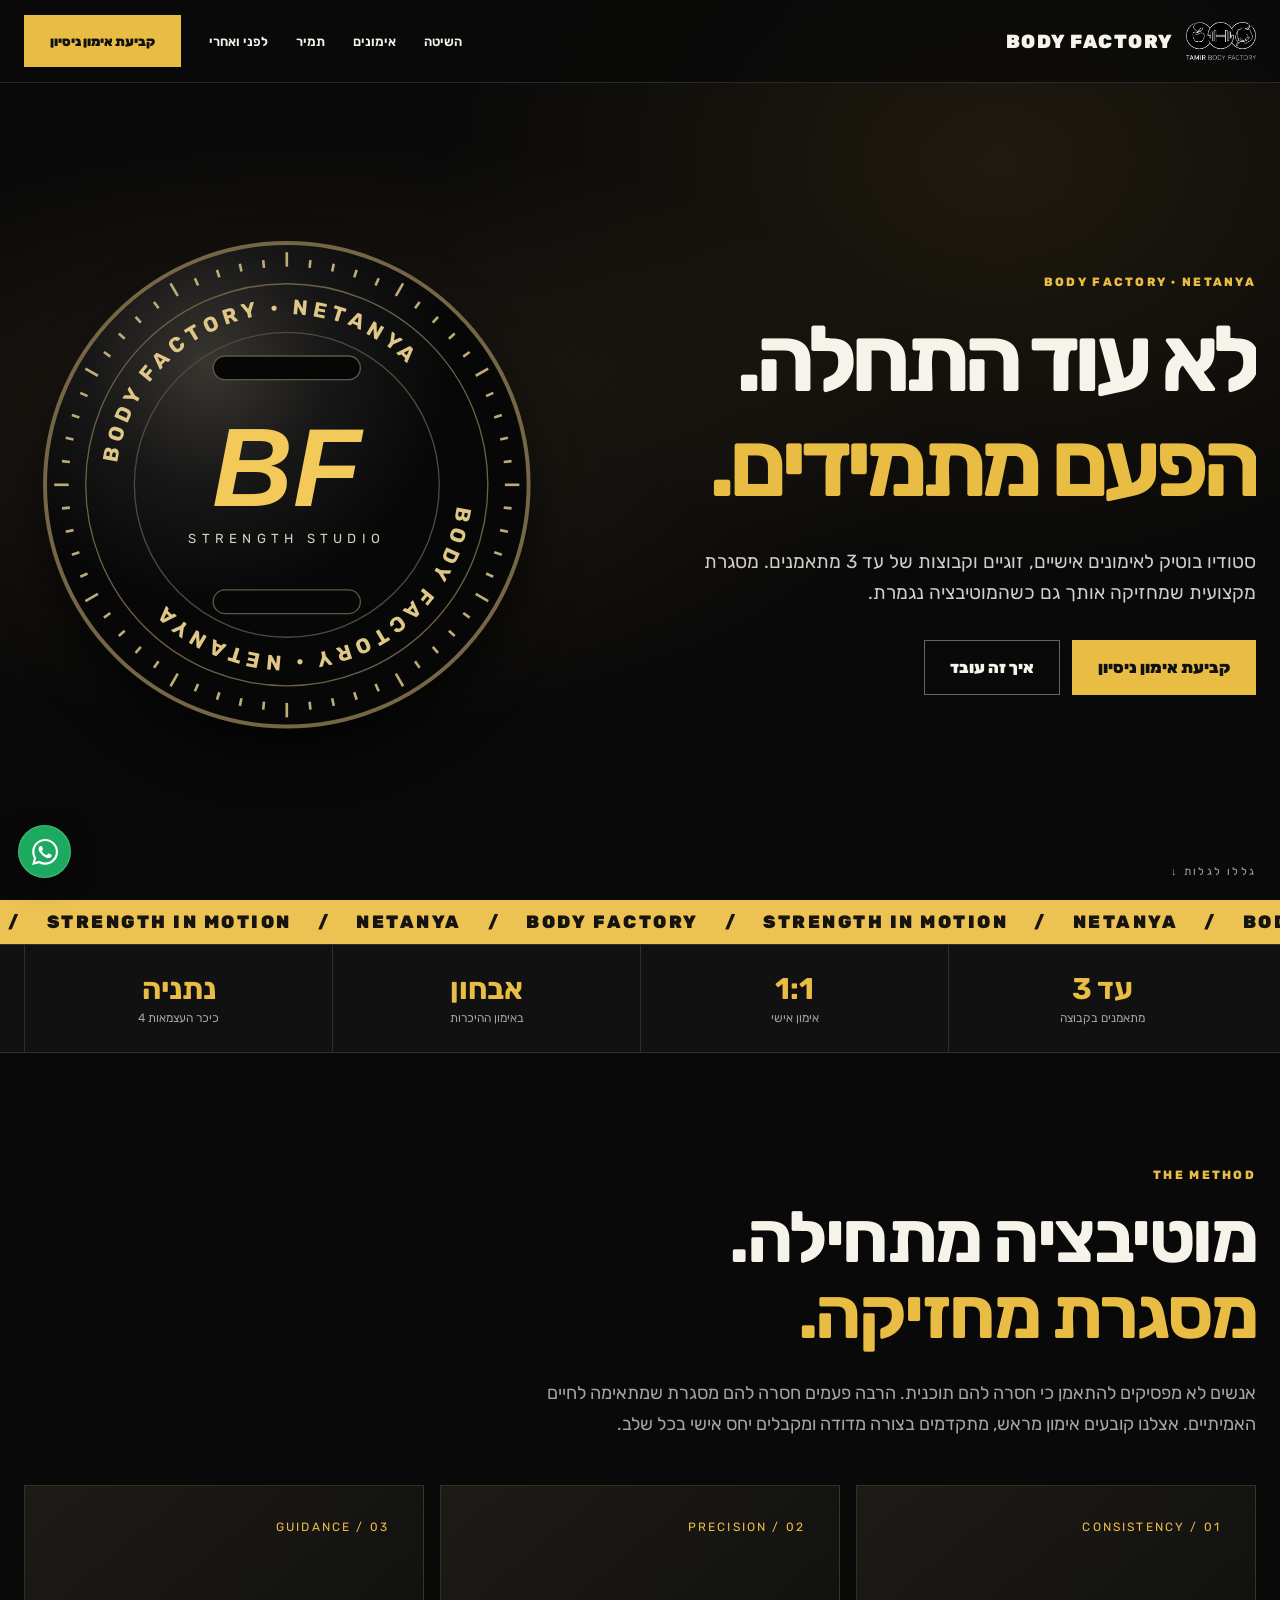
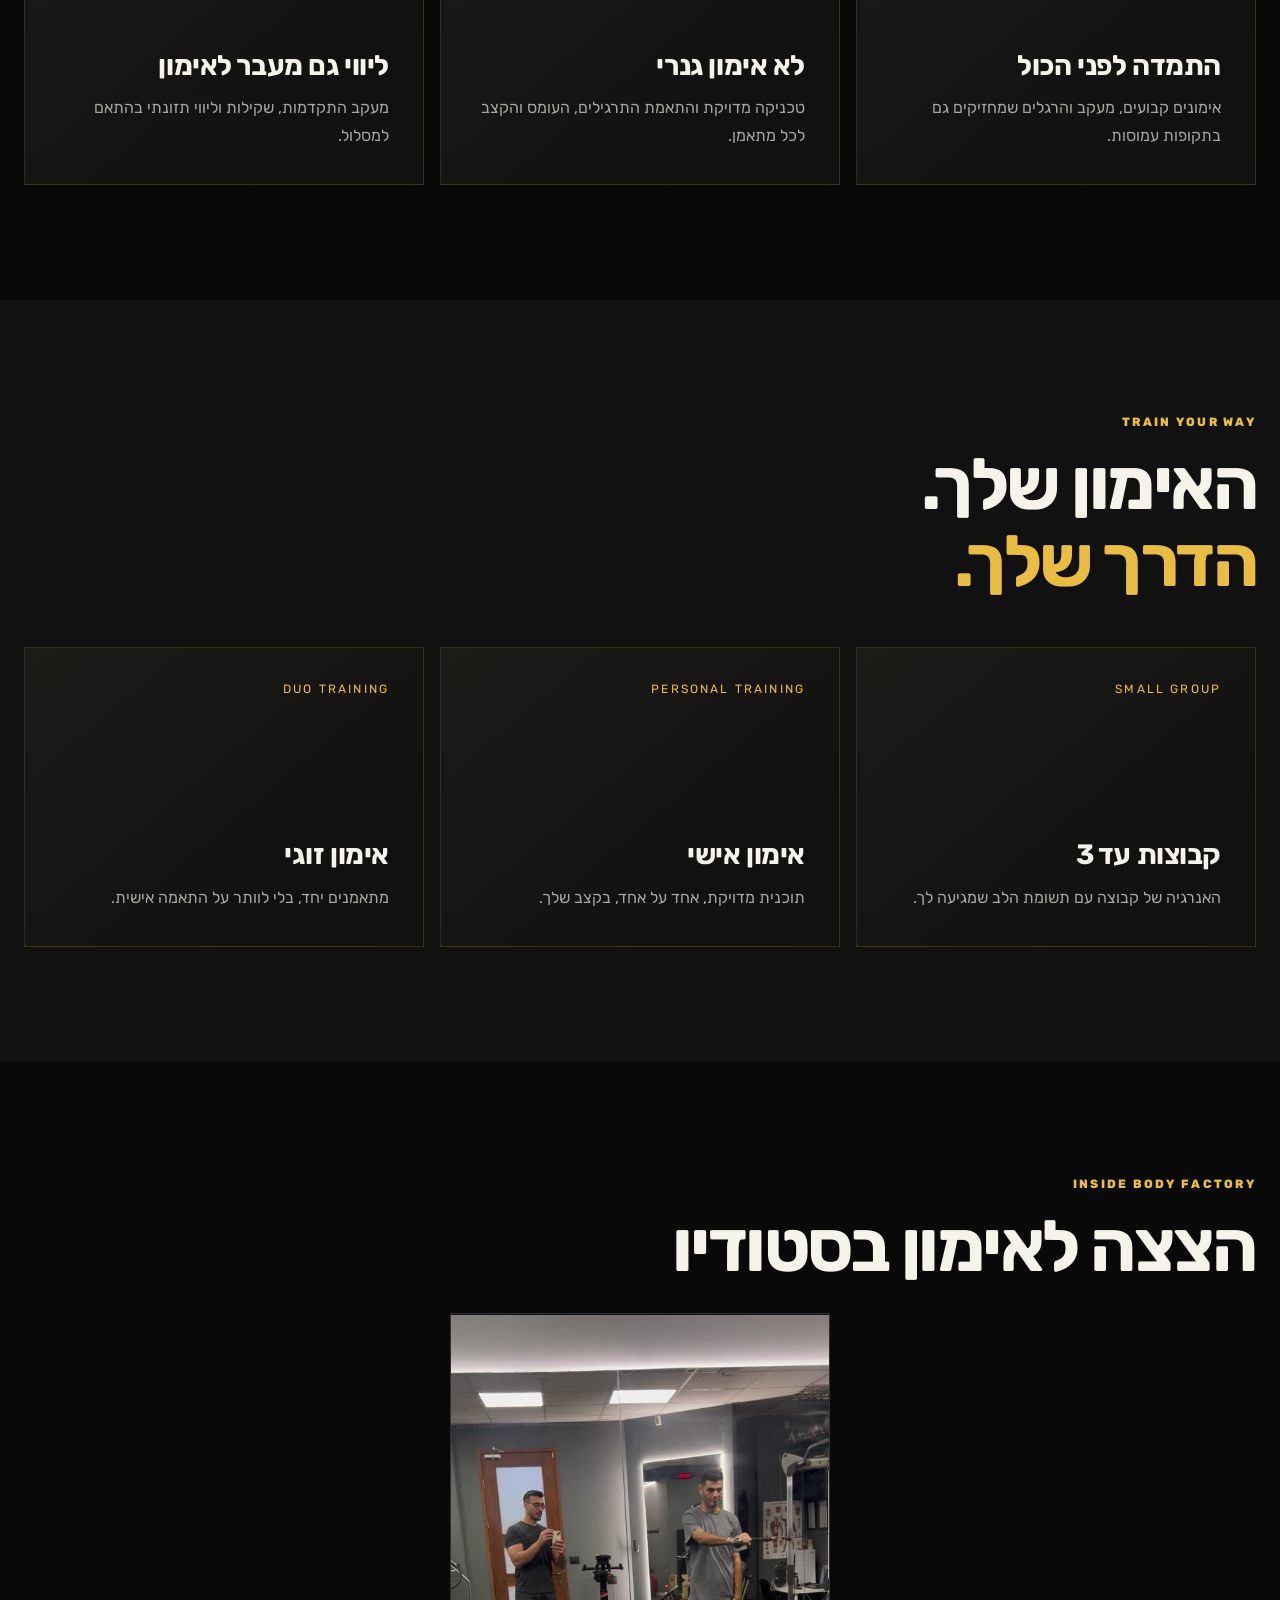
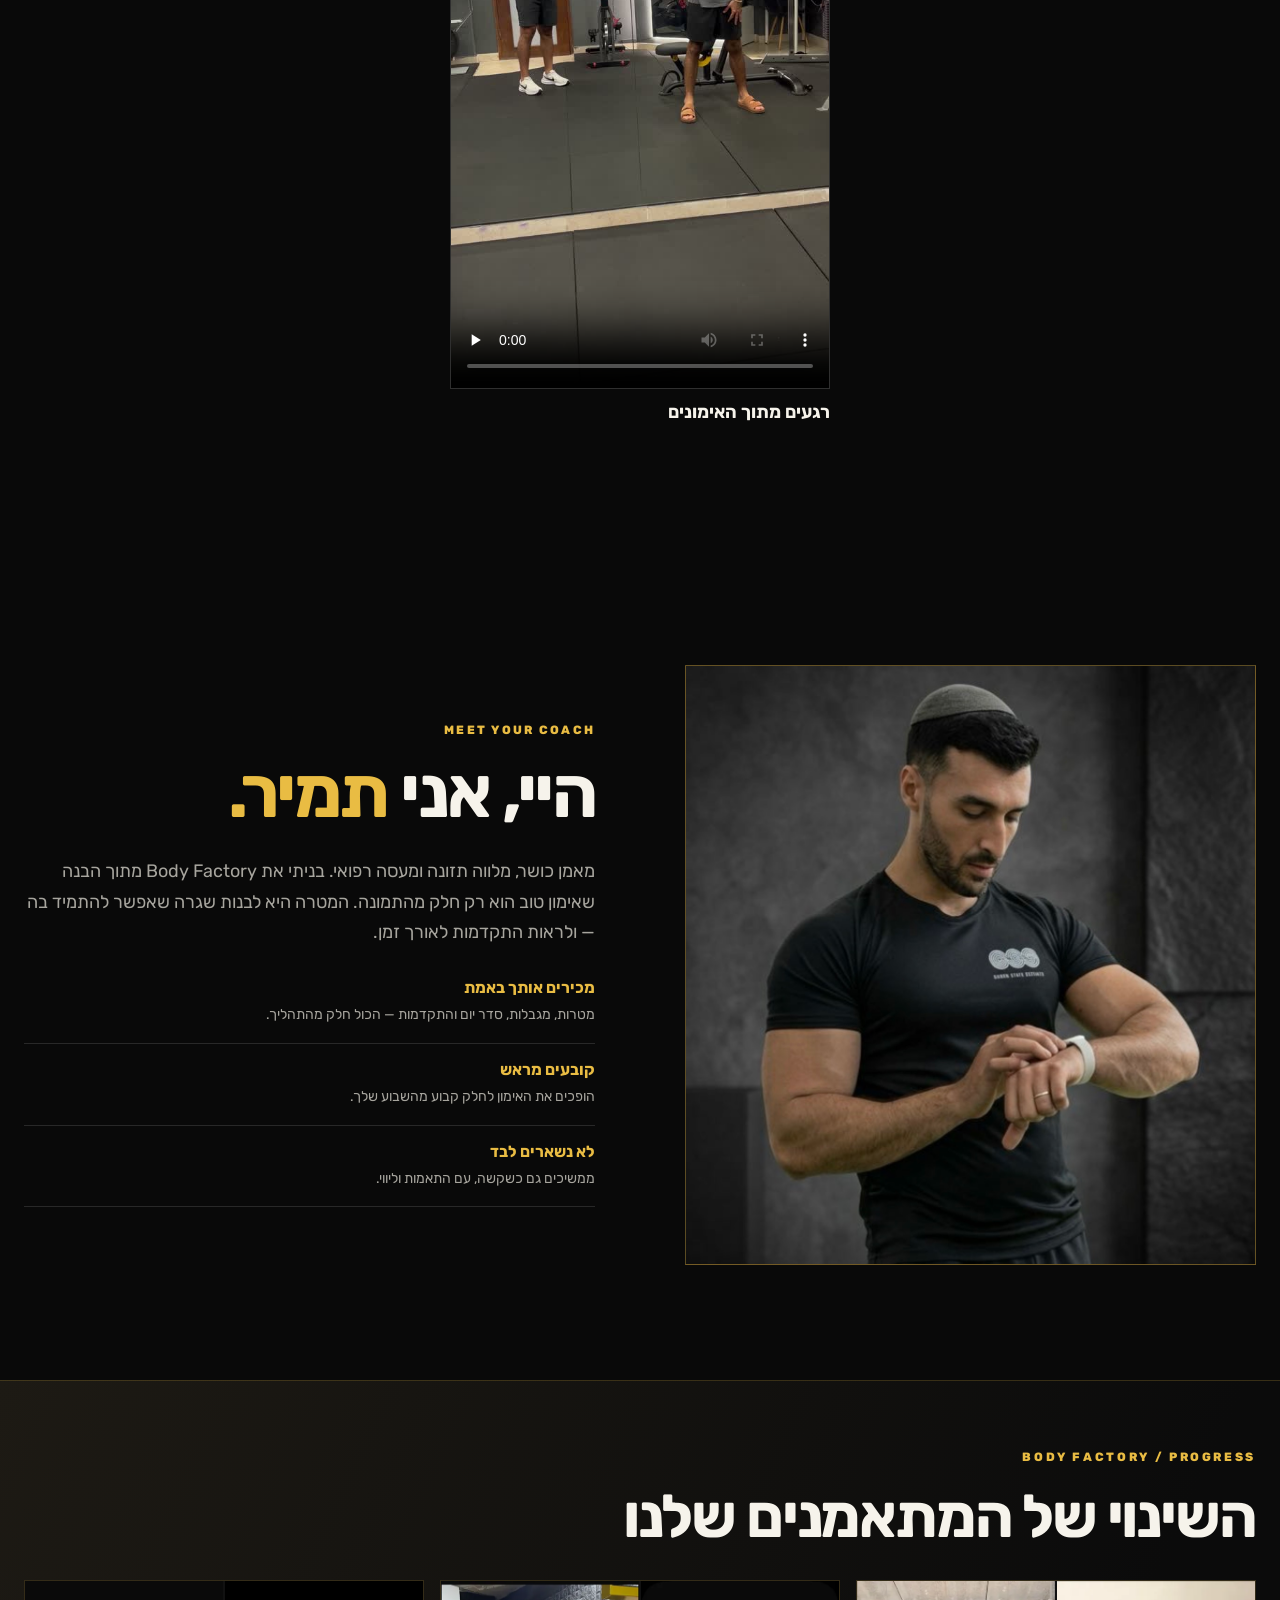
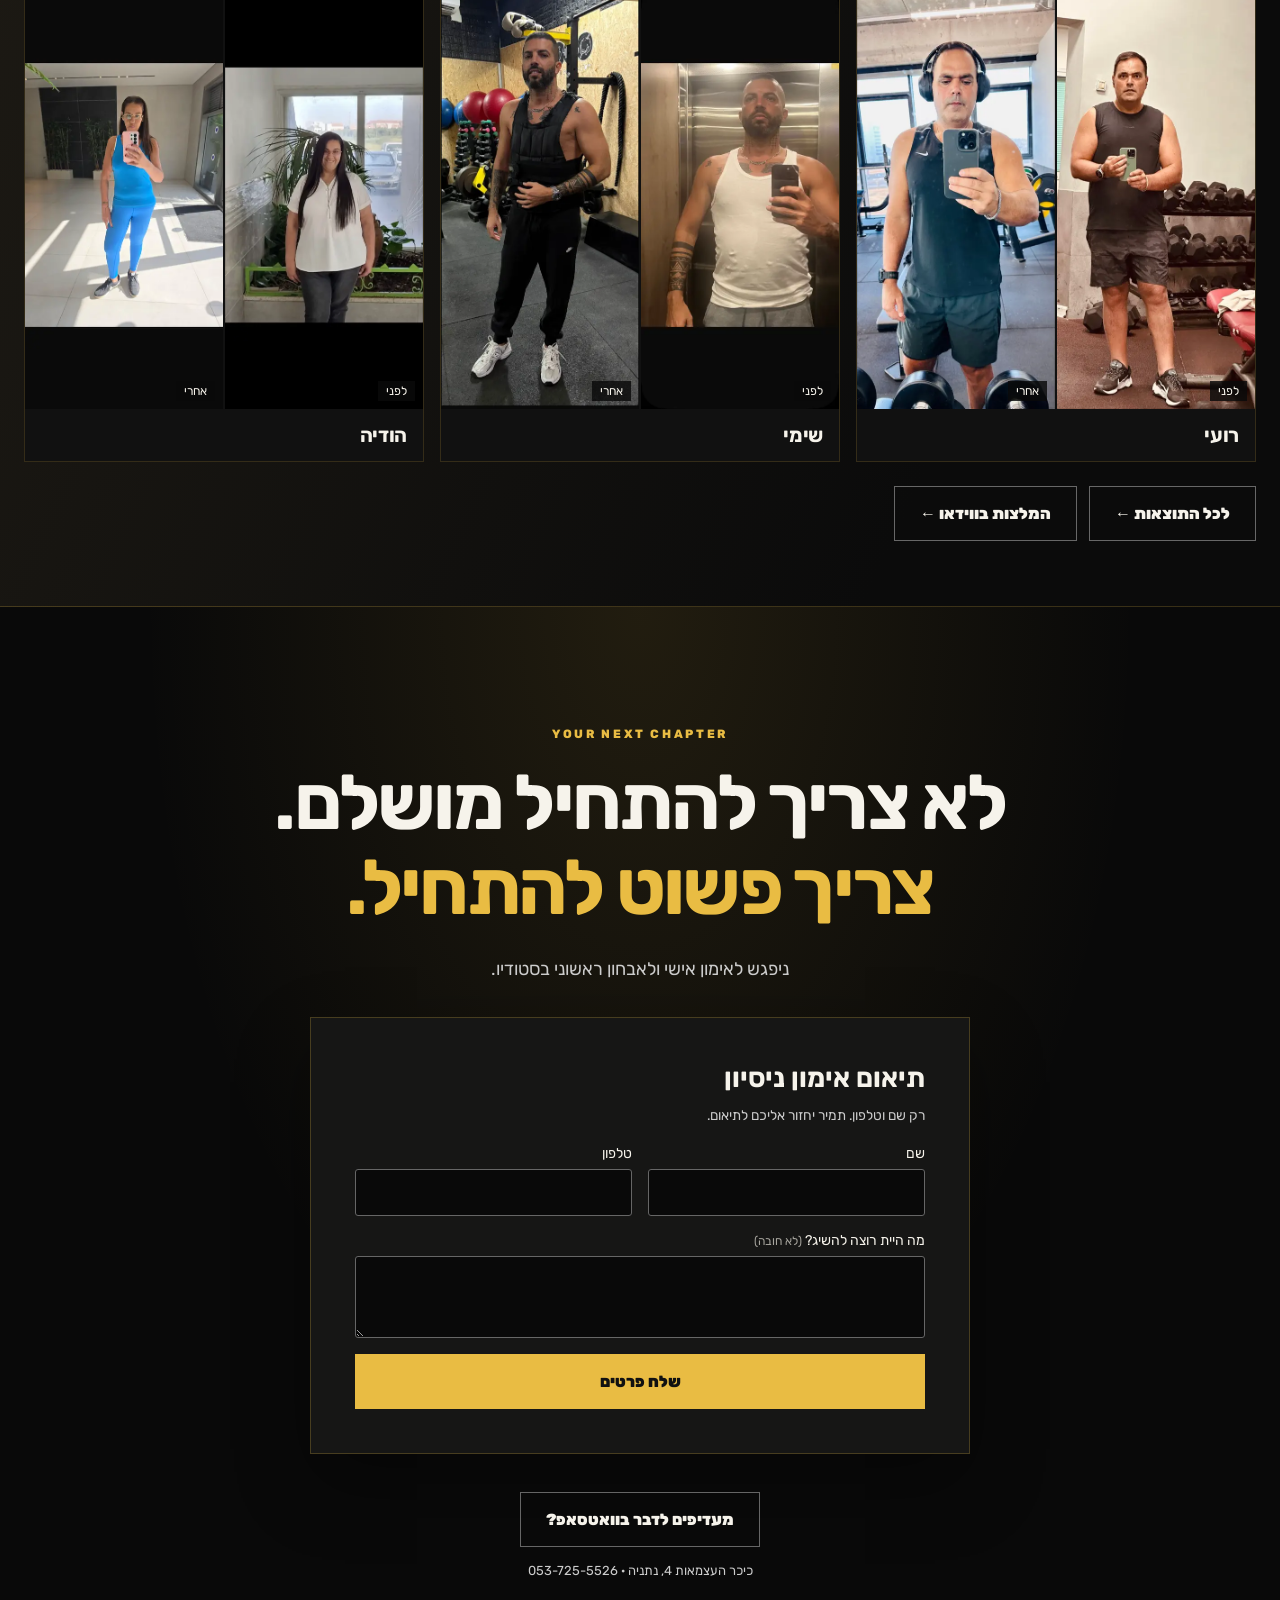
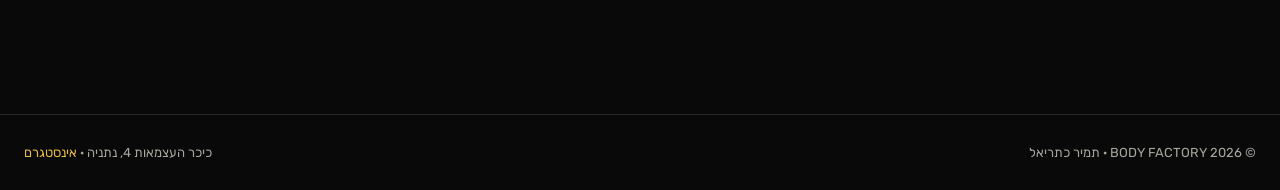
==== commit 5d2e1294: "Apple-design pass: homepage proof, shorter form, press feedback, touch fixes - Show 3 before/after r" ====
--- a/index.html
+++ b/index.html
@@ -4,13 +4,12 @@
 section[id],header[id]{scroll-margin-top:85px}.hero-grid{grid-template-columns:1fr 1fr}.hero-visual{border-radius:2px}.hero-visual:after{content:none}.hero-visual img{object-position:center}.photo-label{position:absolute;inset:auto 0 0;padding:40px 22px 20px;background:linear-gradient(transparent,#000d);display:flex;justify-content:space-between;align-items:center;font-size:12px}.photo-label b{direction:ltr;letter-spacing:.18em;color:var(--gold)}.spacegrid{display:grid;grid-template-columns:.8fr 1.2fr;align-items:center;gap:6vw}video{width:100%;background:#141414;display:block}.spacegrid video{max-height:540px}.result{padding:0;overflow:hidden}.result header{display:flex;justify-content:space-between;align-items:center;padding:19px}.result h3{margin:0}.pair,.stories,.form-row{display:grid;grid-template-columns:1fr 1fr;gap:3px}figure{margin:0}.pair figure{position:relative;background:#0d0d0d}.pair img{width:100%;height:clamp(210px,22vw,340px);object-fit:contain;display:block}.pair figcaption{position:absolute;bottom:7px;right:7px;padding:4px 8px;background:#111e;color:white;font-size:12px}.stories{gap:22px;max-width:760px}.stories-title{font-size:32px;margin-top:65px}.stories video{aspect-ratio:9/12;object-fit:contain}.stories figcaption{padding:12px 0}.form{background:#161615;border:1px solid #ffffff30;text-align:right;padding:clamp(20px,4vw,44px);max-width:660px;margin:32px auto}.form h3{font-size:27px;margin:0 0 10px}.form-row{gap:16px}.field{display:grid;gap:7px;margin-bottom:16px}.field label{font-size:14px}.field input,.field textarea{width:100%;min-width:0;color:white;background:#090909;border:1px solid #666;padding:13px;font:inherit;border-radius:3px}.field textarea{min-height:82px}.field :focus{outline:2px solid var(--gold)}#successMsg:not(:empty){margin-top:16px}.alt-contact{color:var(--gold);text-decoration:underline}.portrait img{object-position:50% 32%}.hero h1 span{display:inline-block}.btn:disabled{opacity:.7}.reveal{opacity:1;transform:none}.motion .reveal:not(.visible){opacity:0;transform:translateY(20px)}
 @media(max-width:850px){.hero-grid,.spacegrid{grid-template-columns:1fr}.hero-visual{height:clamp(240px,65vw,460px)}.hero{padding-bottom:60px}.pair img{height:clamp(240px,65vw,430px)}.stories{gap:10px}.section{padding:65px 0}.spacegrid{gap:16px}}
 @media(max-width:520px){.form-row{grid-template-columns:1fr;gap:0}.trial{padding:72px 0}.hero{padding-top:103px}.hero h1{margin-top:14px}.stories figcaption{font-size:13px}}
-</style><link rel="stylesheet" href="motion.css"></head><body><nav><div class="wrap"><a class="brand" href="#home"><img src="media/logo.webp" alt=""><span>BODY FACTORY</span></a><div class="nav-links"><a href="#method">השיטה</a><a href="#training">אימונים</a><a href="#coach">תמיר</a><a href="results.html">לפני ואחרי</a><a class="btn" href="#trial">קביעת אימון ניסיון</a></div></div></nav><main><header id="home" class="hero"><div class="wrap hero-grid"><div><div class="eyebrow">BODY FACTORY · NETANYA</div><h1><span class="mask"><b>לא עוד התחלה.</b></span><span class="mask gold"><b>הפעם מתמידים.</b></span></h1><p>סטודיו בוטיק לאימונים אישיים, זוגיים וקבוצות של עד 3 מתאמנים. מסגרת מקצועית שמחזיקה אותך גם כשהמוטיבציה נגמרת.</p><div class="actions"><a class="btn" href="#trial">קביעת אימון ניסיון</a><a class="btn secondary" href="#method">איך זה עובד</a></div></div><div class="press" aria-hidden="true"><svg viewBox="0 0 400 400" direction="ltr"><defs><radialGradient id="steel" cx="34%" cy="25%"><stop stop-color="#393631"/><stop offset=".5" stop-color="#171717"/><stop offset="1" stop-color="#070707"/></radialGradient><path id="rim" d="M 70 200 a130 130 0 1 1 260 0 a130 130 0 1 1 -260 0"/></defs><g class="disc"><circle cx="200" cy="200" r="184" fill="url(#steel)" stroke="#756645" stroke-width="3"/><g stroke="#beab78" stroke-width="2"><path d="M200 23v11" transform="rotate(0 200 200)"/><path d="M200 28v6" transform="rotate(6 200 200)"/><path d="M200 28v6" transform="rotate(12 200 200)"/><path d="M200 28v6" transform="rotate(18 200 200)"/><path d="M200 28v6" transform="rotate(24 200 200)"/><path d="M200 23v11" transform="rotate(30 200 200)"/><path d="M200 28v6" transform="rotate(36 200 200)"/><path d="M200 28v6" transform="rotate(42 200 200)"/><path d="M200 28v6" transform="rotate(48 200 200)"/><path d="M200 28v6" transform="rotate(54 200 200)"/><path d="M200 23v11" transform="rotate(60 200 200)"/><path d="M200 28v6" transform="rotate(66 200 200)"/><path d="M200 28v6" transform="rotate(72 200 200)"/><path d="M200 28v6" transform="rotate(78 200 200)"/><path d="M200 28v6" transform="rotate(84 200 200)"/><path d="M200 23v11" transform="rotate(90 200 200)"/><path d="M200 28v6" transform="rotate(96 200 200)"/><path d="M200 28v6" transform="rotate(102 200 200)"/><path d="M200 28v6" transform="rotate(108 200 200)"/><path d="M200 28v6" transform="rotate(114 200 200)"/><path d="M200 23v11" transform="rotate(120 200 200)"/><path d="M200 28v6" transform="rotate(126 200 200)"/><path d="M200 28v6" transform="rotate(132 200 200)"/><path d="M200 28v6" transform="rotate(138 200 200)"/><path d="M200 28v6" transform="rotate(144 200 200)"/><path d="M200 23v11" transform="rotate(150 200 200)"/><path d="M200 28v6" transform="rotate(156 200 200)"/><path d="M200 28v6" transform="rotate(162 200 200)"/><path d="M200 28v6" transform="rotate(168 200 200)"/><path d="M200 28v6" transform="rotate(174 200 200)"/><path d="M200 23v11" transform="rotate(180 200 200)"/><path d="M200 28v6" transform="rotate(186 200 200)"/><path d="M200 28v6" transform="rotate(192 200 200)"/><path d="M200 28v6" transform="rotate(198 200 200)"/><path d="M200 28v6" transform="rotate(204 200 200)"/><path d="M200 23v11" transform="rotate(210 200 200)"/><path d="M200 28v6" transform="rotate(216 200 200)"/><path d="M200 28v6" transform="rotate(222 200 200)"/><path d="M200 28v6" transform="rotate(228 200 200)"/><path d="M200 28v6" transform="rotate(234 200 200)"/><path d="M200 23v11" transform="rotate(240 200 200)"/><path d="M200 28v6" transform="rotate(246 200 200)"/><path d="M200 28v6" transform="rotate(252 200 200)"/><path d="M200 28v6" transform="rotate(258 200 200)"/><path d="M200 28v6" transform="rotate(264 200 200)"/><path d="M200 23v11" transform="rotate(270 200 200)"/><path d="M200 28v6" transform="rotate(276 200 200)"/><path d="M200 28v6" transform="rotate(282 200 200)"/><path d="M200 28v6" transform="rotate(288 200 200)"/><path d="M200 28v6" transform="rotate(294 200 200)"/><path d="M200 23v11" transform="rotate(300 200 200)"/><path d="M200 28v6" transform="rotate(306 200 200)"/><path d="M200 28v6" transform="rotate(312 200 200)"/><path d="M200 28v6" transform="rotate(318 200 200)"/><path d="M200 28v6" transform="rotate(324 200 200)"/><path d="M200 23v11" transform="rotate(330 200 200)"/><path d="M200 28v6" transform="rotate(336 200 200)"/><path d="M200 28v6" transform="rotate(342 200 200)"/><path d="M200 28v6" transform="rotate(348 200 200)"/><path d="M200 28v6" transform="rotate(354 200 200)"/></g><circle cx="200" cy="200" r="153" fill="none" stroke="#6e6045"/><text fill="#dfc787" font-size="16" font-weight="bold" letter-spacing="4"><textPath href="#rim" startOffset="2%">BODY FACTORY · NETANYA</textPath><textPath href="#rim" startOffset="52%">BODY FACTORY · NETANYA</textPath></text><circle cx="200" cy="200" r="116" fill="none" stroke="#514a3b"/><g fill="#060606" stroke="#615744"><rect x="144" y="102" width="112" height="18" rx="9"/><rect x="144" y="280" width="112" height="18" rx="9"/></g></g><text x="200" y="216" text-anchor="middle" font-family="Arial,sans-serif" font-weight="900" font-style="italic" font-size="85" fill="#f3c959">BF</text><text x="200" y="244" text-anchor="middle" fill="#d8cfbd" font-size="10" letter-spacing="4">STRENGTH STUDIO</text></svg></div></div><span class="scroll-cue">גללו לגלות ↓</span></header><div class="tempo" aria-hidden="true"><div>BODY FACTORY　 /　 STRENGTH IN MOTION　 /　 NETANYA　 /　 BODY FACTORY　 /　 STRENGTH IN MOTION　 /　 NETANYA　 /　 BODY FACTORY</div></div><div class="metrics"><div class="wrap"><div class="metric"><strong>עד 3</strong><span>מתאמנים בקבוצה</span></div><div class="metric"><strong>1:1</strong><span>אימון אישי</span></div><div class="metric"><strong>אבחון</strong><span>באימון ההיכרות</span></div><div class="metric"><strong>נתניה</strong><span>כיכר העצמאות 4</span></div></div></div><section class="section" id="method"><div class="wrap"><div class="section-head reveal"><div class="eyebrow">THE METHOD</div><h2>מוטיבציה מתחילה.<br><span class="gold">מסגרת מחזיקה.</span></h2><p class="lead">אנשים לא מפסיקים להתאמן כי חסרה להם תוכנית. הרבה פעמים חסרה להם מסגרת שמתאימה לחיים האמיתיים. אצלנו קובעים אימון מראש, מתקדמים בצורה מדודה ומקבלים יחס אישי בכל שלב.</p></div><div class="cards"><article class="card reveal"><div class="num">01 / CONSISTENCY</div><div><h3>התמדה לפני הכול</h3><p>אימונים קבועים, מעקב והרגלים שמחזיקים גם בתקופות עמוסות.</p></div></article><article class="card reveal"><div class="num">02 / PRECISION</div><div><h3>לא אימון גנרי</h3><p>טכניקה מדויקת והתאמת התרגילים, העומס והקצב לכל מתאמן.</p></div></article><article class="card reveal"><div class="num">03 / GUIDANCE</div><div><h3>ליווי גם מעבר לאימון</h3><p>מעקב התקדמות, שקילות וליווי תזונתי בהתאם למסלול.</p></div></article></div></div></section><section class="section dark" id="training"><div class="wrap"><div class="eyebrow">TRAIN YOUR WAY</div><h2 class="reveal">האימון שלך.<br><span class="gold">הדרך שלך.</span></h2><div class="cards"><article class="card reveal"><div class="num">SMALL GROUP</div><div><h3>קבוצות עד 3</h3><p>האנרגיה של קבוצה עם תשומת הלב שמגיעה לך.</p></div></article><article class="card reveal"><div class="num">PERSONAL TRAINING</div><div><h3>אימון אישי</h3><p>תוכנית מדויקת, אחד על אחד, בקצב שלך.</p></div></article><article class="card reveal"><div class="num">DUO TRAINING</div><div><h3>אימון זוגי</h3><p>מתאמנים יחד, בלי לוותר על התאמה אישית.</p></div></article></div></div></section><section class="section films" id="studio-films"><div class="wrap"><div class="eyebrow">INSIDE BODY FACTORY</div><h2>הצצה לאימון בסטודיו</h2><div class="film-grid"><figure><video controls playsinline preload="none" poster="media/training-atmosphere.jpg" aria-label="רגעים מתוך האימונים" src="media/training-atmosphere.mp4"></video><figcaption>רגעים מתוך האימונים</figcaption></figure></div></div></section><section class="section" id="coach"><div class="wrap split"><div class="portrait reveal"><img src="media/tamir.jpg" alt="תמיר כתריאל, מאמן כושר" loading="lazy"></div><div class="reveal"><div class="eyebrow">MEET YOUR COACH</div><h2>היי, אני <span class="gold">תמיר.</span></h2><p class="lead">מאמן כושר, מלווה תזונה ומעסה רפואי. בניתי את Body Factory מתוך הבנה שאימון טוב הוא רק חלק מהתמונה. המטרה היא לבנות שגרה שאפשר להתמיד בה — ולראות התקדמות לאורך זמן.</p><div class="features"><div class="feature"><strong>מכירים אותך באמת</strong><span>מטרות, מגבלות, סדר יום והתקדמות — הכול חלק מהתהליך.</span></div><div class="feature"><strong>קובעים מראש</strong><span>הופכים את האימון לחלק קבוע מהשבוע שלך.</span></div><div class="feature"><strong>לא נשארים לבד</strong><span>ממשיכים גם כשקשה, עם התאמות וליווי.</span></div></div></div></div></section><aside class="gallery-link"><div class="wrap"><span class="eyebrow">BODY FACTORY / PROGRESS</span><h2>השינוי של המתאמנים שלנו</h2><a class="btn secondary" href="results.html">לגלריית לפני ואחרי ←</a> <a class="btn secondary" href="results.html#reviews">להמלצות המתאמנים ←</a></div></aside><section class="trial" id="trial"><div class="wrap reveal"><div class="eyebrow">YOUR NEXT CHAPTER</div><h2>לא צריך להתחיל מושלם.<br><span class="gold">צריך פשוט להתחיל.</span></h2><p>ניפגש לאימון אישי ולאבחון ראשוני בסטודיו.</p><form class="form reveal" id="leadForm" aria-describedby="formHelp">
+</style><link rel="stylesheet" href="motion.css"></head><body><nav><div class="wrap"><a class="brand" href="#home"><img src="media/logo.webp" alt=""><span>BODY FACTORY</span></a><div class="nav-links"><a href="#method">השיטה</a><a href="#training">אימונים</a><a href="#coach">תמיר</a><a href="results.html">לפני ואחרי</a><a class="btn" href="#leadForm">קביעת אימון ניסיון</a></div></div></nav><main><header id="home" class="hero"><div class="wrap hero-grid"><div><div class="eyebrow">BODY FACTORY · NETANYA</div><h1><span class="mask"><b>לא עוד התחלה.</b></span><span class="mask gold"><b>הפעם מתמידים.</b></span></h1><p>סטודיו בוטיק לאימונים אישיים, זוגיים וקבוצות של עד 3 מתאמנים. מסגרת מקצועית שמחזיקה אותך גם כשהמוטיבציה נגמרת.</p><div class="actions"><a class="btn" href="#leadForm">קביעת אימון ניסיון</a><a class="btn secondary" href="#method">איך זה עובד</a></div></div><div class="press" aria-hidden="true"><svg viewBox="0 0 400 400" direction="ltr"><defs><radialGradient id="steel" cx="34%" cy="25%"><stop stop-color="#393631"/><stop offset=".5" stop-color="#171717"/><stop offset="1" stop-color="#070707"/></radialGradient><path id="rim" d="M 70 200 a130 130 0 1 1 260 0 a130 130 0 1 1 -260 0"/></defs><g class="disc"><circle cx="200" cy="200" r="184" fill="url(#steel)" stroke="#756645" stroke-width="3"/><g stroke="#beab78" stroke-width="2"><path d="M200 23v11" transform="rotate(0 200 200)"/><path d="M200 28v6" transform="rotate(6 200 200)"/><path d="M200 28v6" transform="rotate(12 200 200)"/><path d="M200 28v6" transform="rotate(18 200 200)"/><path d="M200 28v6" transform="rotate(24 200 200)"/><path d="M200 23v11" transform="rotate(30 200 200)"/><path d="M200 28v6" transform="rotate(36 200 200)"/><path d="M200 28v6" transform="rotate(42 200 200)"/><path d="M200 28v6" transform="rotate(48 200 200)"/><path d="M200 28v6" transform="rotate(54 200 200)"/><path d="M200 23v11" transform="rotate(60 200 200)"/><path d="M200 28v6" transform="rotate(66 200 200)"/><path d="M200 28v6" transform="rotate(72 200 200)"/><path d="M200 28v6" transform="rotate(78 200 200)"/><path d="M200 28v6" transform="rotate(84 200 200)"/><path d="M200 23v11" transform="rotate(90 200 200)"/><path d="M200 28v6" transform="rotate(96 200 200)"/><path d="M200 28v6" transform="rotate(102 200 200)"/><path d="M200 28v6" transform="rotate(108 200 200)"/><path d="M200 28v6" transform="rotate(114 200 200)"/><path d="M200 23v11" transform="rotate(120 200 200)"/><path d="M200 28v6" transform="rotate(126 200 200)"/><path d="M200 28v6" transform="rotate(132 200 200)"/><path d="M200 28v6" transform="rotate(138 200 200)"/><path d="M200 28v6" transform="rotate(144 200 200)"/><path d="M200 23v11" transform="rotate(150 200 200)"/><path d="M200 28v6" transform="rotate(156 200 200)"/><path d="M200 28v6" transform="rotate(162 200 200)"/><path d="M200 28v6" transform="rotate(168 200 200)"/><path d="M200 28v6" transform="rotate(174 200 200)"/><path d="M200 23v11" transform="rotate(180 200 200)"/><path d="M200 28v6" transform="rotate(186 200 200)"/><path d="M200 28v6" transform="rotate(192 200 200)"/><path d="M200 28v6" transform="rotate(198 200 200)"/><path d="M200 28v6" transform="rotate(204 200 200)"/><path d="M200 23v11" transform="rotate(210 200 200)"/><path d="M200 28v6" transform="rotate(216 200 200)"/><path d="M200 28v6" transform="rotate(222 200 200)"/><path d="M200 28v6" transform="rotate(228 200 200)"/><path d="M200 28v6" transform="rotate(234 200 200)"/><path d="M200 23v11" transform="rotate(240 200 200)"/><path d="M200 28v6" transform="rotate(246 200 200)"/><path d="M200 28v6" transform="rotate(252 200 200)"/><path d="M200 28v6" transform="rotate(258 200 200)"/><path d="M200 28v6" transform="rotate(264 200 200)"/><path d="M200 23v11" transform="rotate(270 200 200)"/><path d="M200 28v6" transform="rotate(276 200 200)"/><path d="M200 28v6" transform="rotate(282 200 200)"/><path d="M200 28v6" transform="rotate(288 200 200)"/><path d="M200 28v6" transform="rotate(294 200 200)"/><path d="M200 23v11" transform="rotate(300 200 200)"/><path d="M200 28v6" transform="rotate(306 200 200)"/><path d="M200 28v6" transform="rotate(312 200 200)"/><path d="M200 28v6" transform="rotate(318 200 200)"/><path d="M200 28v6" transform="rotate(324 200 200)"/><path d="M200 23v11" transform="rotate(330 200 200)"/><path d="M200 28v6" transform="rotate(336 200 200)"/><path d="M200 28v6" transform="rotate(342 200 200)"/><path d="M200 28v6" transform="rotate(348 200 200)"/><path d="M200 28v6" transform="rotate(354 200 200)"/></g><circle cx="200" cy="200" r="153" fill="none" stroke="#6e6045"/><text fill="#dfc787" font-size="16" font-weight="bold" letter-spacing="4"><textPath href="#rim" startOffset="2%">BODY FACTORY · NETANYA</textPath><textPath href="#rim" startOffset="52%">BODY FACTORY · NETANYA</textPath></text><circle cx="200" cy="200" r="116" fill="none" stroke="#514a3b"/><g fill="#060606" stroke="#615744"><rect x="144" y="102" width="112" height="18" rx="9"/><rect x="144" y="280" width="112" height="18" rx="9"/></g></g><text x="200" y="216" text-anchor="middle" font-family="Arial,sans-serif" font-weight="900" font-style="italic" font-size="85" fill="#f3c959">BF</text><text x="200" y="244" text-anchor="middle" fill="#d8cfbd" font-size="10" letter-spacing="4">STRENGTH STUDIO</text></svg></div></div><span class="scroll-cue">גללו לגלות ↓</span></header><div class="tempo" aria-hidden="true"><div>BODY FACTORY　 /　 STRENGTH IN MOTION　 /　 NETANYA　 /　 BODY FACTORY　 /　 STRENGTH IN MOTION　 /　 NETANYA　 /　 BODY FACTORY</div></div><div class="metrics"><div class="wrap"><div class="metric"><strong>עד 3</strong><span>מתאמנים בקבוצה</span></div><div class="metric"><strong>1:1</strong><span>אימון אישי</span></div><div class="metric"><strong>אבחון</strong><span>באימון ההיכרות</span></div><div class="metric"><strong>נתניה</strong><span>כיכר העצמאות 4</span></div></div></div><section class="section" id="method"><div class="wrap"><div class="section-head reveal"><div class="eyebrow">THE METHOD</div><h2>מוטיבציה מתחילה.<br><span class="gold">מסגרת מחזיקה.</span></h2><p class="lead">אנשים לא מפסיקים להתאמן כי חסרה להם תוכנית. הרבה פעמים חסרה להם מסגרת שמתאימה לחיים האמיתיים. אצלנו קובעים אימון מראש, מתקדמים בצורה מדודה ומקבלים יחס אישי בכל שלב.</p></div><div class="cards"><article class="card reveal"><div class="num">01 / CONSISTENCY</div><div><h3>התמדה לפני הכול</h3><p>אימונים קבועים, מעקב והרגלים שמחזיקים גם בתקופות עמוסות.</p></div></article><article class="card reveal"><div class="num">02 / PRECISION</div><div><h3>לא אימון גנרי</h3><p>טכניקה מדויקת והתאמת התרגילים, העומס והקצב לכל מתאמן.</p></div></article><article class="card reveal"><div class="num">03 / GUIDANCE</div><div><h3>ליווי גם מעבר לאימון</h3><p>מעקב התקדמות, שקילות וליווי תזונתי בהתאם למסלול.</p></div></article></div></div></section><section class="section dark" id="training"><div class="wrap"><div class="eyebrow">TRAIN YOUR WAY</div><h2 class="reveal">האימון שלך.<br><span class="gold">הדרך שלך.</span></h2><div class="cards"><article class="card reveal"><div class="num">SMALL GROUP</div><div><h3>קבוצות עד 3</h3><p>האנרגיה של קבוצה עם תשומת הלב שמגיעה לך.</p></div></article><article class="card reveal"><div class="num">PERSONAL TRAINING</div><div><h3>אימון אישי</h3><p>תוכנית מדויקת, אחד על אחד, בקצב שלך.</p></div></article><article class="card reveal"><div class="num">DUO TRAINING</div><div><h3>אימון זוגי</h3><p>מתאמנים יחד, בלי לוותר על התאמה אישית.</p></div></article></div></div></section><section class="section films" id="studio-films"><div class="wrap"><div class="eyebrow">INSIDE BODY FACTORY</div><h2>הצצה לאימון בסטודיו</h2><div class="film-grid"><figure><video controls playsinline preload="none" poster="media/training-atmosphere.jpg" aria-label="רגעים מתוך האימונים" src="media/training-atmosphere.mp4"></video><figcaption>רגעים מתוך האימונים</figcaption></figure></div></div></section><section class="section" id="coach"><div class="wrap split"><div class="portrait reveal"><img src="media/tamir.jpg" alt="תמיר כתריאל, מאמן כושר" loading="lazy"></div><div class="reveal"><div class="eyebrow">MEET YOUR COACH</div><h2>היי, אני <span class="gold">תמיר.</span></h2><p class="lead">מאמן כושר, מלווה תזונה ומעסה רפואי. בניתי את Body Factory מתוך הבנה שאימון טוב הוא רק חלק מהתמונה. המטרה היא לבנות שגרה שאפשר להתמיד בה — ולראות התקדמות לאורך זמן.</p><div class="features"><div class="feature"><strong>מכירים אותך באמת</strong><span>מטרות, מגבלות, סדר יום והתקדמות — הכול חלק מהתהליך.</span></div><div class="feature"><strong>קובעים מראש</strong><span>הופכים את האימון לחלק קבוע מהשבוע שלך.</span></div><div class="feature"><strong>לא נשארים לבד</strong><span>ממשיכים גם כשקשה, עם התאמות וליווי.</span></div></div></div></div></section><aside class="gallery-link" id="results"><div class="wrap"><span class="eyebrow">BODY FACTORY / PROGRESS</span><h2>השינוי של המתאמנים שלנו</h2><div class="proof-strip"><article class="proof-card"><div class="proof-pair"><figure><img loading="lazy" src="media/roi-before.webp" alt="רועי – לפני" width="439" height="950"><figcaption>לפני</figcaption></figure><figure><img loading="lazy" src="media/roi-after.webp" alt="רועי – אחרי" width="439" height="950"><figcaption>אחרי</figcaption></figure></div><h3>רועי</h3></article><article class="proof-card"><div class="proof-pair"><figure><img loading="lazy" src="media/shimi-before.webp" alt="שימי – לפני" width="439" height="950"><figcaption>לפני</figcaption></figure><figure><img loading="lazy" src="media/shimi-after.webp" alt="שימי – אחרי" width="439" height="950"><figcaption>אחרי</figcaption></figure></div><h3>שימי</h3></article><article class="proof-card"><div class="proof-pair"><figure><img loading="lazy" src="media/hodaya-before.webp" alt="הודיה – לפני" width="439" height="950"><figcaption>לפני</figcaption></figure><figure><img loading="lazy" src="media/hodaya-after.webp" alt="הודיה – אחרי" width="439" height="950"><figcaption>אחרי</figcaption></figure></div><h3>הודיה</h3></article></div><div class="proof-actions"><a class="btn secondary" href="results.html">לכל התוצאות ←</a> <a class="btn secondary" href="results.html#reviews">המלצות בווידאו ←</a></div></div></aside><section class="trial" id="trial"><div class="wrap reveal"><div class="eyebrow">YOUR NEXT CHAPTER</div><h2>לא צריך להתחיל מושלם.<br><span class="gold">צריך פשוט להתחיל.</span></h2><p>ניפגש לאימון אישי ולאבחון ראשוני בסטודיו.</p><form class="form reveal" id="leadForm" aria-describedby="formHelp">
         <h3>תיאום אימון ניסיון</h3>
-        <p class="lead" id="formHelp" style="font-size:.86rem;margin:0 0 18px">תמיר יחזור אליכם לתיאום. כל השדות נדרשים.</p>
-        <div class="form-row"><div class="field"><label for="firstName">שם פרטי</label><input id="firstName" name="firstName" autocomplete="given-name" required></div><div class="field"><label for="lastName">שם משפחה</label><input id="lastName" name="lastName" autocomplete="family-name" required></div></div>
-        <div class="form-row"><div class="field"><label for="phone">טלפון</label><input id="phone" name="phone" type="tel" inputmode="tel" autocomplete="tel" required></div><div class="field"><label for="city">עיר</label><input id="city" name="city" autocomplete="address-level2" required></div></div>
-        <div class="field"><label for="goal">מה היית רוצה להשיג?</label><textarea id="goal" name="goal" required></textarea></div>
+        <p class="lead" id="formHelp" style="font-size:.86rem;margin:0 0 18px">רק שם וטלפון. תמיר יחזור אליכם לתיאום.</p>
+        <div class="form-row"><div class="field"><label for="firstName">שם</label><input id="firstName" name="firstName" autocomplete="name" required></div><div class="field"><label for="phone">טלפון</label><input id="phone" name="phone" type="tel" inputmode="tel" autocomplete="tel" required></div></div>
+        <div class="field"><label for="goal">מה היית רוצה להשיג? <span class="optional">(לא חובה)</span></label><textarea id="goal" name="goal"></textarea></div>
         <button class="btn btn-primary" style="width:100%" type="submit" id="submitBtn">שלח פרטים</button>
         <div class="success" id="successMsg" role="status" aria-live="polite"></div>
       </form>
-<a class="alt-contact" href="https://wa.me/972537255526?text=%D7%94%D7%99%D7%99%2C%20%D7%90%D7%A0%D7%99%20%D7%A8%D7%95%D7%A6%D7%94%20%D7%9C%D7%A7%D7%91%D7%95%D7%A2%20%D7%90%D7%99%D7%9E%D7%95%D7%9F%20%D7%A0%D7%99%D7%A1%D7%99%D7%95%D7%9F%20%D7%91%D7%91%D7%95%D7%93%D7%99%20%D7%A4%D7%A7%D7%98%D7%95%D7%A8%D7%99" target="_blank" rel="noopener">מעדיפים לדבר בוואטסאפ?</a><p style="font-size:13px">כיכר העצמאות 4, נתניה · 053-725-5526</p></div></section></main><footer class="footer"><div class="wrap"><span>© 2026 BODY FACTORY · תמיר כתריאל</span><span>כיכר העצמאות 4, נתניה</span></div></footer><script>if(!matchMedia('(prefers-reduced-motion: reduce)').matches && 'IntersectionObserver' in window)document.documentElement.classList.add('motion');const els=document.querySelectorAll('.reveal');if(matchMedia('(prefers-reduced-motion: reduce)').matches||!('IntersectionObserver'in window)){els.forEach(e=>e.classList.add('visible'))}else{const obs=new IntersectionObserver(entries=>entries.forEach(entry=>{if(entry.isIntersecting){entry.target.classList.add('visible');obs.unobserve(entry.target)}}),{threshold:.08});els.forEach(e=>obs.observe(e))}</script><script src="lead.js"></script><script src="motion.js"></script></body></html>
+<a class="alt-contact btn secondary" href="https://wa.me/972537255526?text=%D7%94%D7%99%D7%99%2C%20%D7%90%D7%A0%D7%99%20%D7%A8%D7%95%D7%A6%D7%94%20%D7%9C%D7%A7%D7%91%D7%95%D7%A2%20%D7%90%D7%99%D7%9E%D7%95%D7%9F%20%D7%A0%D7%99%D7%A1%D7%99%D7%95%D7%9F%20%D7%91%D7%91%D7%95%D7%93%D7%99%20%D7%A4%D7%A7%D7%98%D7%95%D7%A8%D7%99" target="_blank" rel="noopener">מעדיפים לדבר בוואטסאפ?</a><p style="font-size:13px">כיכר העצמאות 4, נתניה · 053-725-5526</p></div></section></main><footer class="footer"><div class="wrap"><span>© 2026 BODY FACTORY · תמיר כתריאל</span><span>כיכר העצמאות 4, נתניה · <a class="footer-link" href="https://www.instagram.com/tamirchai1/" target="_blank" rel="noopener noreferrer">אינסטגרם</a></span></div></footer><script>if(!matchMedia('(prefers-reduced-motion: reduce)').matches && 'IntersectionObserver' in window)document.documentElement.classList.add('motion');const els=document.querySelectorAll('.reveal');if(matchMedia('(prefers-reduced-motion: reduce)').matches||!('IntersectionObserver'in window)){els.forEach(e=>e.classList.add('visible'))}else{const obs=new IntersectionObserver(entries=>entries.forEach(entry=>{if(entry.isIntersecting){entry.target.classList.add('visible');obs.unobserve(entry.target)}}),{threshold:.08});els.forEach(e=>obs.observe(e))}</script><script src="lead.js"></script><script src="motion.js"></script></body></html>
--- a/motion.css
+++ b/motion.css
@@ -6,3 +6,108 @@
 .film-grid{display:grid;grid-template-columns:repeat(2,minmax(0,1fr));gap:clamp(16px,3vw,36px);max-width:800px;margin:28px auto 0}.film-grid video{display:block;width:100%;aspect-ratio:9/16;object-fit:contain;background:#111;border:1px solid var(--line)}.film-grid figcaption{padding:12px 0;font-size:18px;font-weight:700}.gallery .films{padding:28px 0 55px;border-top:1px solid var(--line)}.gallery .films h2{font-size:clamp(34px,5vw,62px);margin-top:12px}.gallery-link .btn{margin:4px 0 4px 6px}@media(max-width:600px){.film-grid{grid-template-columns:minmax(0,1fr);max-width:360px;gap:24px}}
 
 #studio-films .film-grid{grid-template-columns:minmax(0,1fr);max-width:380px}
+
+/* Floating social links, visible while scrolling */
+.bf-social-float{position:fixed;left:18px;bottom:22px;z-index:999;display:flex;flex-direction:column;gap:11px;direction:ltr}
+.bf-social{display:grid;place-items:center;width:53px;height:53px;border-radius:50%;color:white!important;border:1px solid #ffffff35;box-shadow:0 6px 25px #0008;text-decoration:none;transition:transform .2s ease,box-shadow .2s ease}
+.bf-social:hover,.bf-social:focus-visible{transform:translateY(-3px) scale(1.05);box-shadow:0 9px 26px #000a;outline:2px solid #e9bc43;outline-offset:3px}
+.bf-social svg{width:26px;height:26px}
+.bf-social-wa{background:#1caa60}
+.bf-social-ig{background:linear-gradient(35deg,#f7b043,#df267a 48%,#6633c5)}
+@media(max-width:600px){.bf-social-float{left:12px;bottom:calc(14px + env(safe-area-inset-bottom));gap:9px}.bf-social{width:47px;height:47px}.bf-social svg{width:24px;height:24px}}
+@media(prefers-reduced-motion:reduce){.bf-social{transition:none}}
+
+/* Premium interface refinement — inspired by contemporary design systems */
+:root{--bf-ease:cubic-bezier(.22,1,.36,1)}
+body{background:#090909}
+nav{backdrop-filter:blur(18px);-webkit-backdrop-filter:blur(18px);background:rgba(10,10,10,.83)!important}
+.hero{position:relative;isolation:isolate}
+.hero:before{content:"";position:absolute;inset:0;pointer-events:none;z-index:-1;background:radial-gradient(ellipse at 78% 18%,rgba(234,185,75,.11),transparent 40%);opacity:.9}
+.hero .eyebrow,.section .eyebrow{letter-spacing:.19em}
+.hero h1{line-height:1.06;text-wrap:balance}
+.hero p{max-width:570px;line-height:1.85}
+.section h2,.gallery-link h2,.trial h2{text-wrap:balance;letter-spacing:-.035em}
+.section .lead{line-height:1.9}
+.card{position:relative;overflow:hidden;border:1px solid rgba(233,188,67,.16);background:linear-gradient(140deg,#1d1b18,#111110 75%);transition:transform .45s var(--bf-ease),border-color .35s ease,box-shadow .45s ease}
+.card:before{content:"";position:absolute;inset:0;background:radial-gradient(circle at 20% 0%,rgba(233,188,67,.11),transparent 55%);opacity:0;transition:opacity .4s}
+.card:hover{transform:translateY(-7px);border-color:rgba(233,188,67,.46);box-shadow:0 24px 55px rgba(0,0,0,.27)}
+.card:hover:before{opacity:1}
+.card>*{position:relative}
+.btn{transition:transform .25s var(--bf-ease),background-color .25s,box-shadow .25s,border-color .25s}
+.btn:hover{transform:translateY(-2px);box-shadow:0 10px 28px rgba(233,188,67,.13)}
+.btn:focus-visible,a:focus-visible{outline:2px solid #f2ca69;outline-offset:4px}
+.portrait img{transition:transform .8s var(--bf-ease)}
+.portrait:hover img{transform:scale(1.035)}
+.gallery-link{background:linear-gradient(115deg,#1d1a14,#0b0b0b 75%);border-block:1px solid rgba(233,188,67,.2)}
+.trial{background:radial-gradient(ellipse at 50% 0%,rgba(233,188,67,.11),transparent 55%),#090909}
+.form{border:1px solid rgba(233,188,67,.23);box-shadow:0 30px 70px #0005}
+.field input,.field textarea{transition:border-color .2s,box-shadow .2s}
+.field input:focus,.field textarea:focus{border-color:#e9bc43;box-shadow:0 0 0 3px rgba(233,188,67,.11)}
+@media(max-width:850px){.card:hover{transform:none}.hero h1{letter-spacing:-.045em}.section h2{line-height:1.15}}
+@media(prefers-reduced-motion:reduce){.card,.btn,.portrait img{transition:none!important}.card:hover,.btn:hover,.portrait:hover img{transform:none}}
+
+/* ===== Apple-design pass (Nov 2026) ===== */
+
+/* Response: feedback on press, instantly. */
+.btn:active{transform:scale(.97);transition-duration:.1s}
+.bf-social:active{transform:scale(.94);transition-duration:.1s}
+.btn.secondary:hover{background:rgba(255,255,255,.06);border-color:var(--gold);color:var(--cream)}
+
+/* Hover lifts only where a real pointer can hover; on touch they used to stick after a tap. */
+@media (hover:none){
+  .btn:hover,.card:hover,.bf-social:hover{transform:none;box-shadow:none}
+  .btn:not(.secondary):hover{background:var(--gold)}
+  .card:hover{border-color:rgba(233,188,67,.16)}
+  .card:hover:before{opacity:0}
+  .portrait:hover img{transform:none}
+}
+
+/* Calm hero: the plate lands once, no endless spin competing with the headline. */
+.disc{animation:none}
+
+/* Typography: comfortable Hebrew reading rhythm, consistent tracking down the scale. */
+.hero p{line-height:1.65}
+.section .lead,.section p.lead{line-height:1.7}
+.trial p{line-height:1.65}
+.card h3,.result h3,.proof-card h3{letter-spacing:-.015em;line-height:1.2}
+
+/* Tap targets ≥44px. */
+.nav-links a:not(.btn){padding-block:15px}
+@media(max-width:850px){.nav-links a[href="results.html"]{min-height:44px;align-items:center;padding-block:0}}
+/* Sticky :hover after a tap turned the nav CTA gold-on-gold (text vanished). */
+.nav-links a.btn,.nav-links a.btn:hover{color:#111}
+.alt-contact{text-decoration:none;min-height:48px;margin-top:6px}
+.footer-link{color:var(--gold);display:inline-block;padding:12px 0;margin:-12px 0}
+
+/* Lead form: CTAs land on the form itself, clear of the fixed nav. */
+#leadForm{scroll-margin-top:96px}
+.optional{color:var(--muted);font-size:12px;font-weight:400}
+
+/* Proof on the homepage: three real results, no extra click. */
+.gallery-link h2{margin-bottom:28px}
+.proof-strip{display:grid;grid-template-columns:repeat(3,minmax(0,1fr));gap:16px}
+.proof-card{background:#111;border:1px solid rgba(233,188,67,.16)}
+.proof-pair{display:grid;grid-template-columns:1fr 1fr;gap:2px}
+.proof-pair figure{position:relative;background:#0d0d0d}
+.proof-pair img{display:block;width:100%;height:auto;aspect-ratio:439/950;object-fit:cover}
+.proof-pair figcaption{position:absolute;bottom:8px;right:8px;padding:3px 8px;background:rgba(10,10,10,.82);font-size:12px}
+.proof-card h3{margin:0;padding:14px 16px;font-size:20px}
+.proof-actions{display:flex;flex-wrap:wrap;gap:12px;margin-top:24px}
+.proof-actions .btn{margin:0}
+@media(max-width:850px){
+  /* Swipeable strip on phones, with the next card peeking in as a hint. */
+  .proof-strip{grid-template-columns:none;grid-auto-flow:column;grid-auto-columns:78%;overflow-x:auto;scroll-snap-type:x mandatory;overscroll-behavior-x:contain;scrollbar-width:none;margin-inline:-15px;padding-inline:15px;scroll-padding-inline:15px}
+  .proof-strip::-webkit-scrollbar{display:none}
+  .proof-card{scroll-snap-align:start}
+  .proof-actions .btn{flex:1 1 100%}
+  /* Logo already lives in the nav; on phones the headline and CTA come first. */
+  .hero-grid>.press{display:none}
+}
+
+/* Floating WhatsApp steps aside over the form (which has its own WhatsApp button). */
+.bf-social-float{transition:opacity .25s ease,transform .3s var(--bf-ease)}
+.bf-social-float.is-tucked{opacity:0;transform:translateY(16px);pointer-events:none}
+
+/* Accessibility: solid chrome when the user asks for less transparency. */
+@media(prefers-reduced-transparency:reduce){nav{background:#0a0a0a!important;backdrop-filter:none;-webkit-backdrop-filter:none}}
+@media(prefers-reduced-motion:reduce){.bf-social-float{transition:opacity .2s}.bf-social-float.is-tucked{transform:none}.btn:active,.bf-social:active{transform:none}}
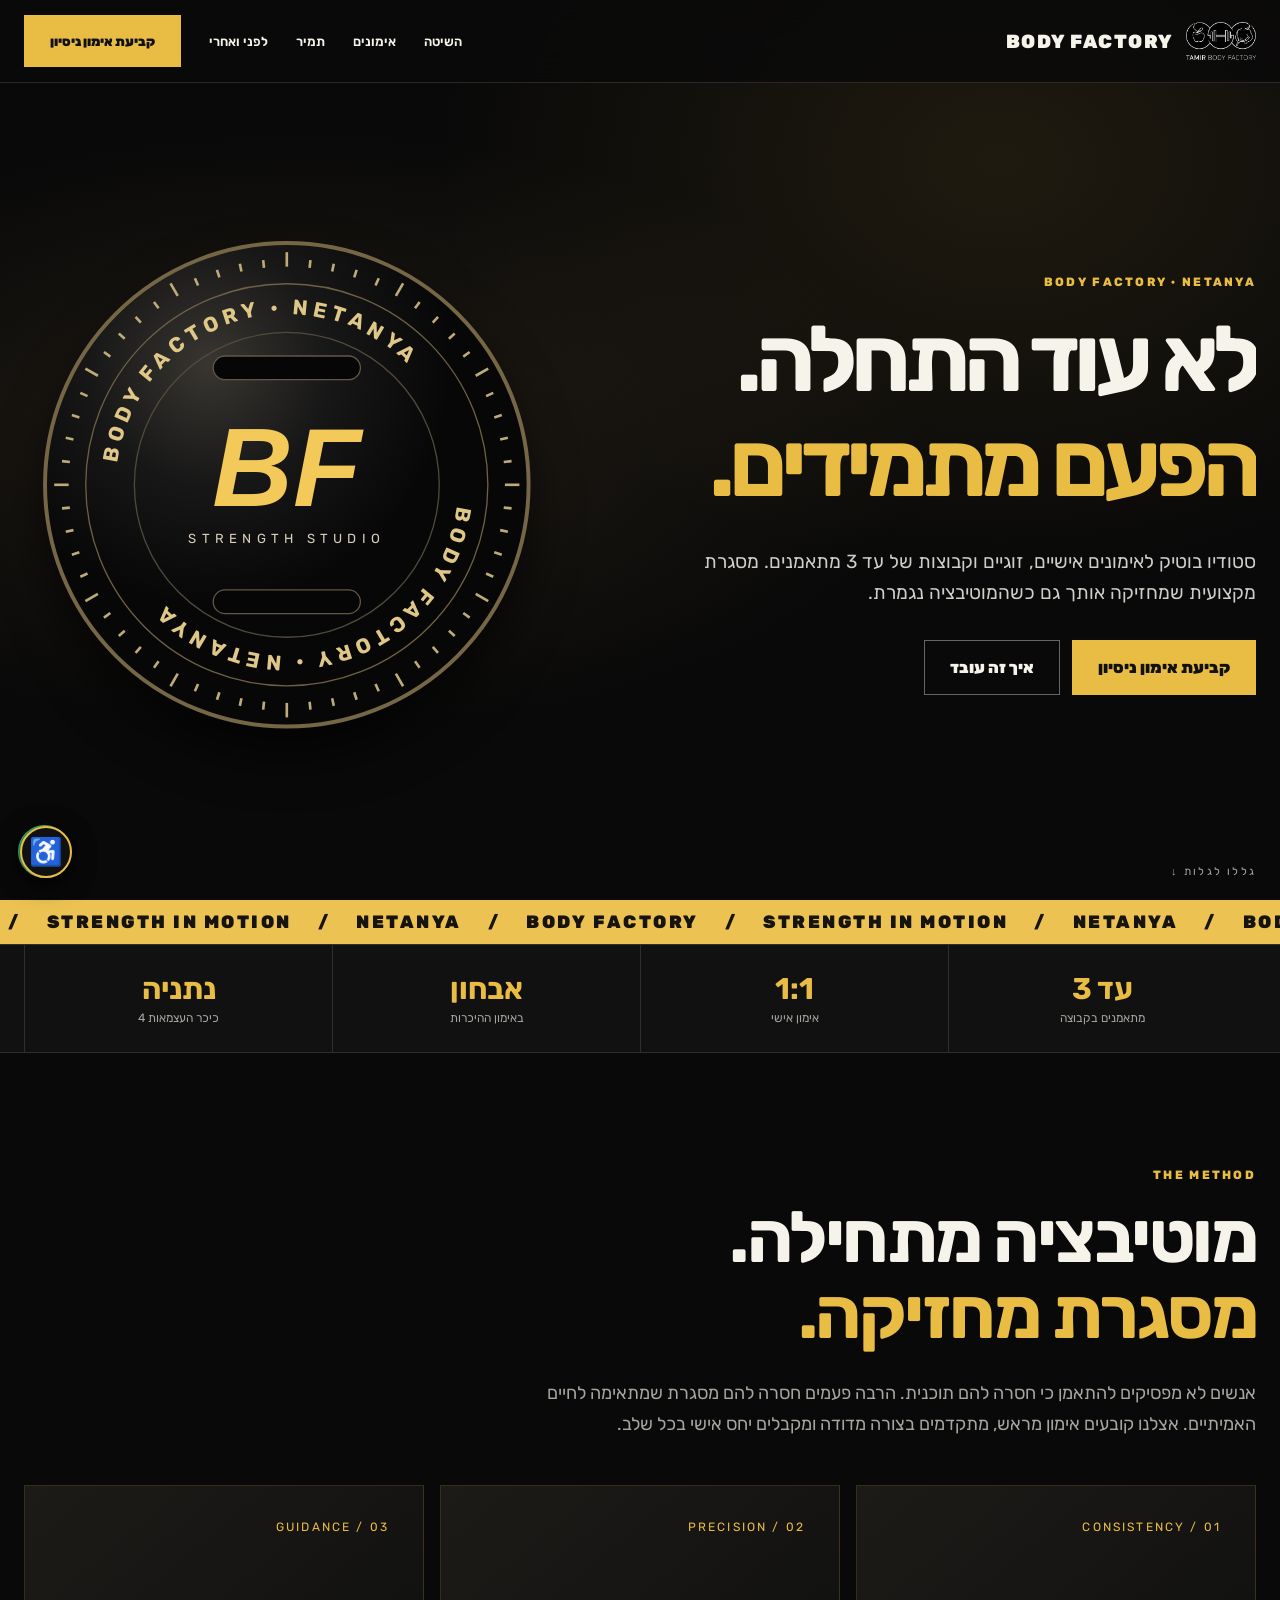
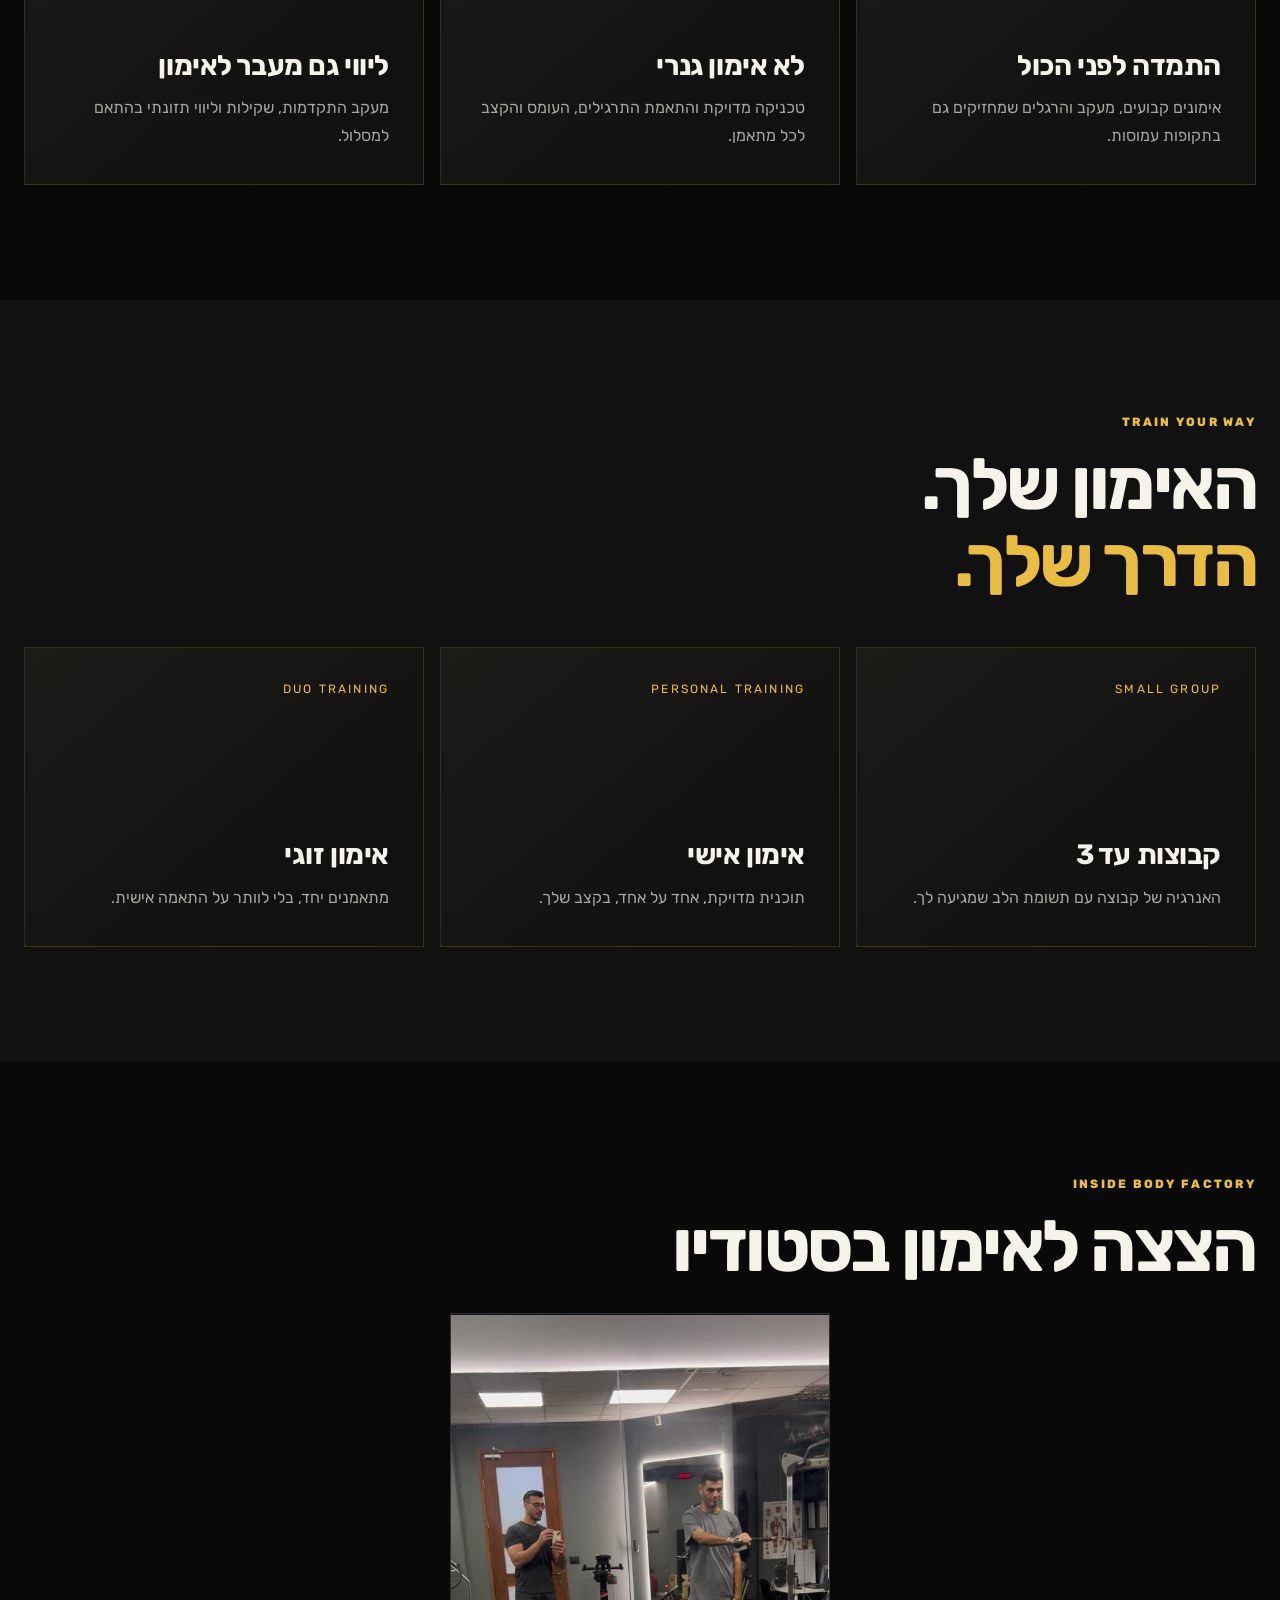
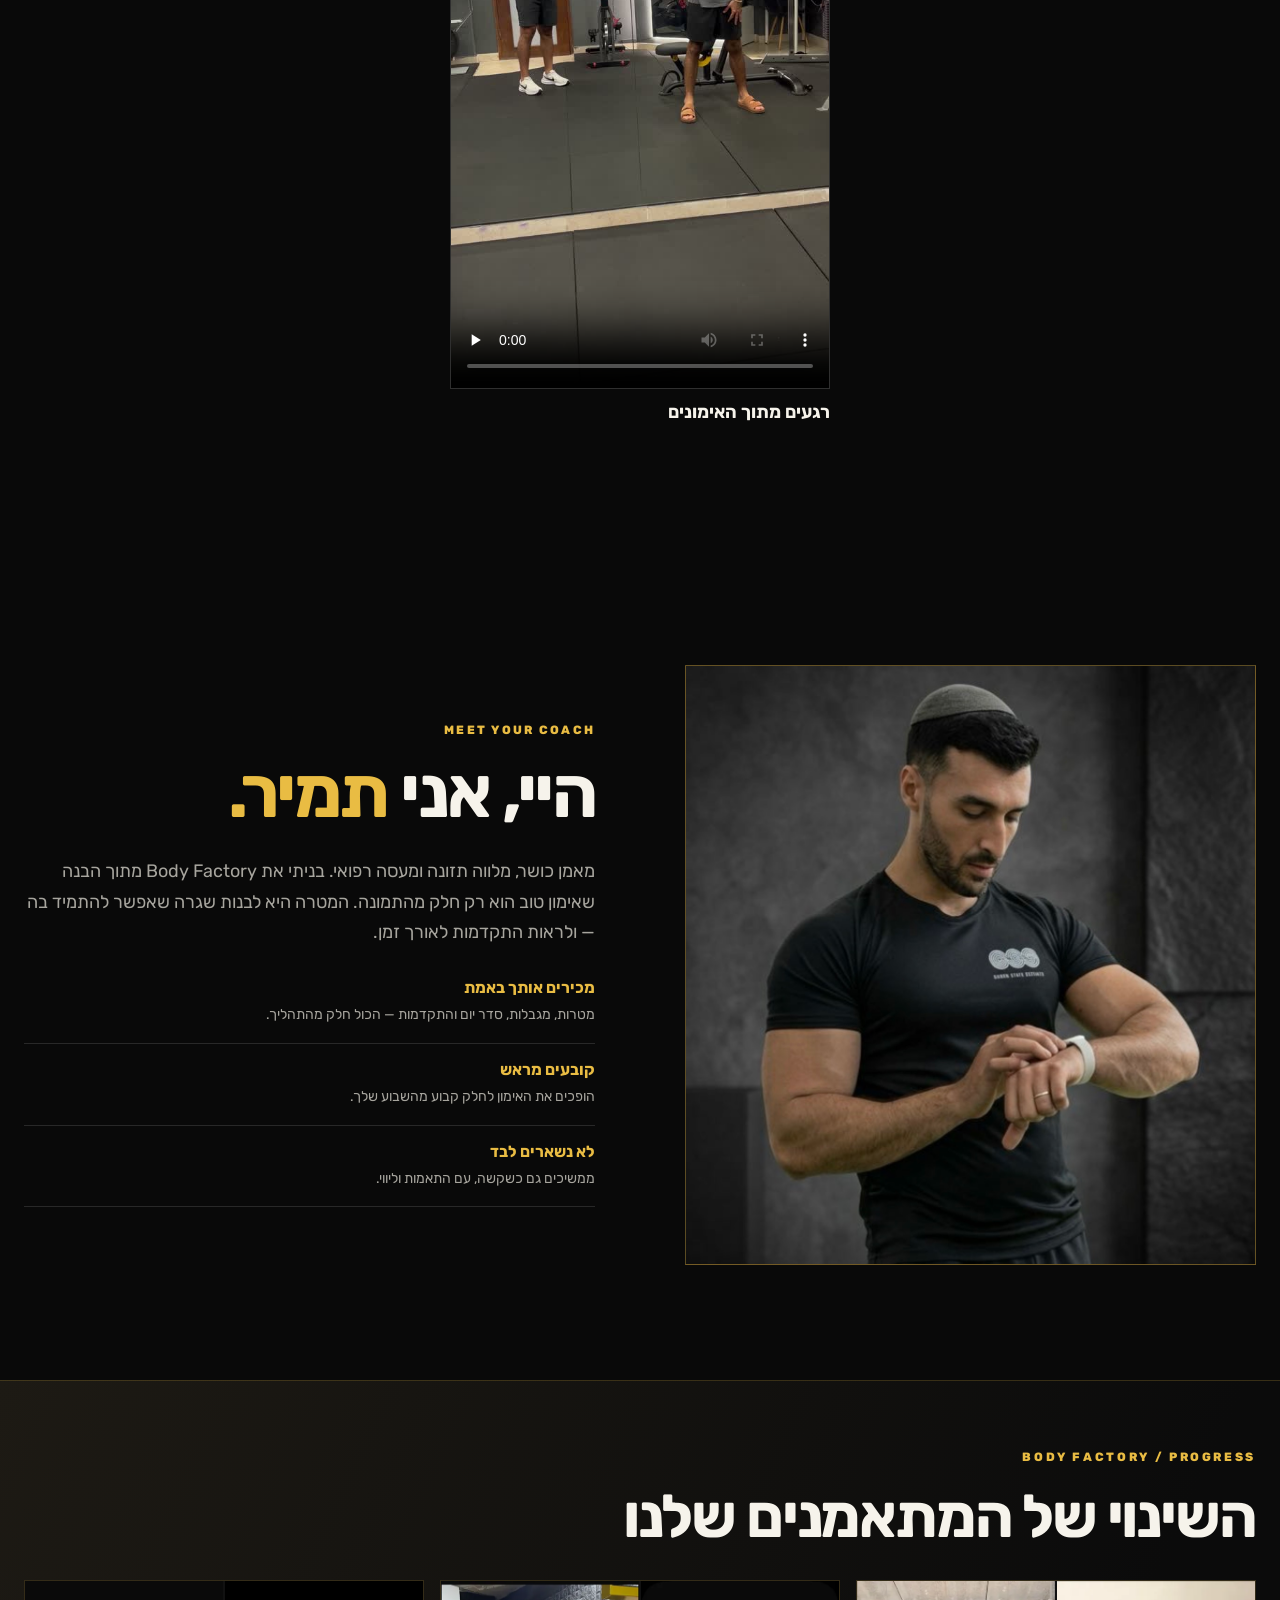
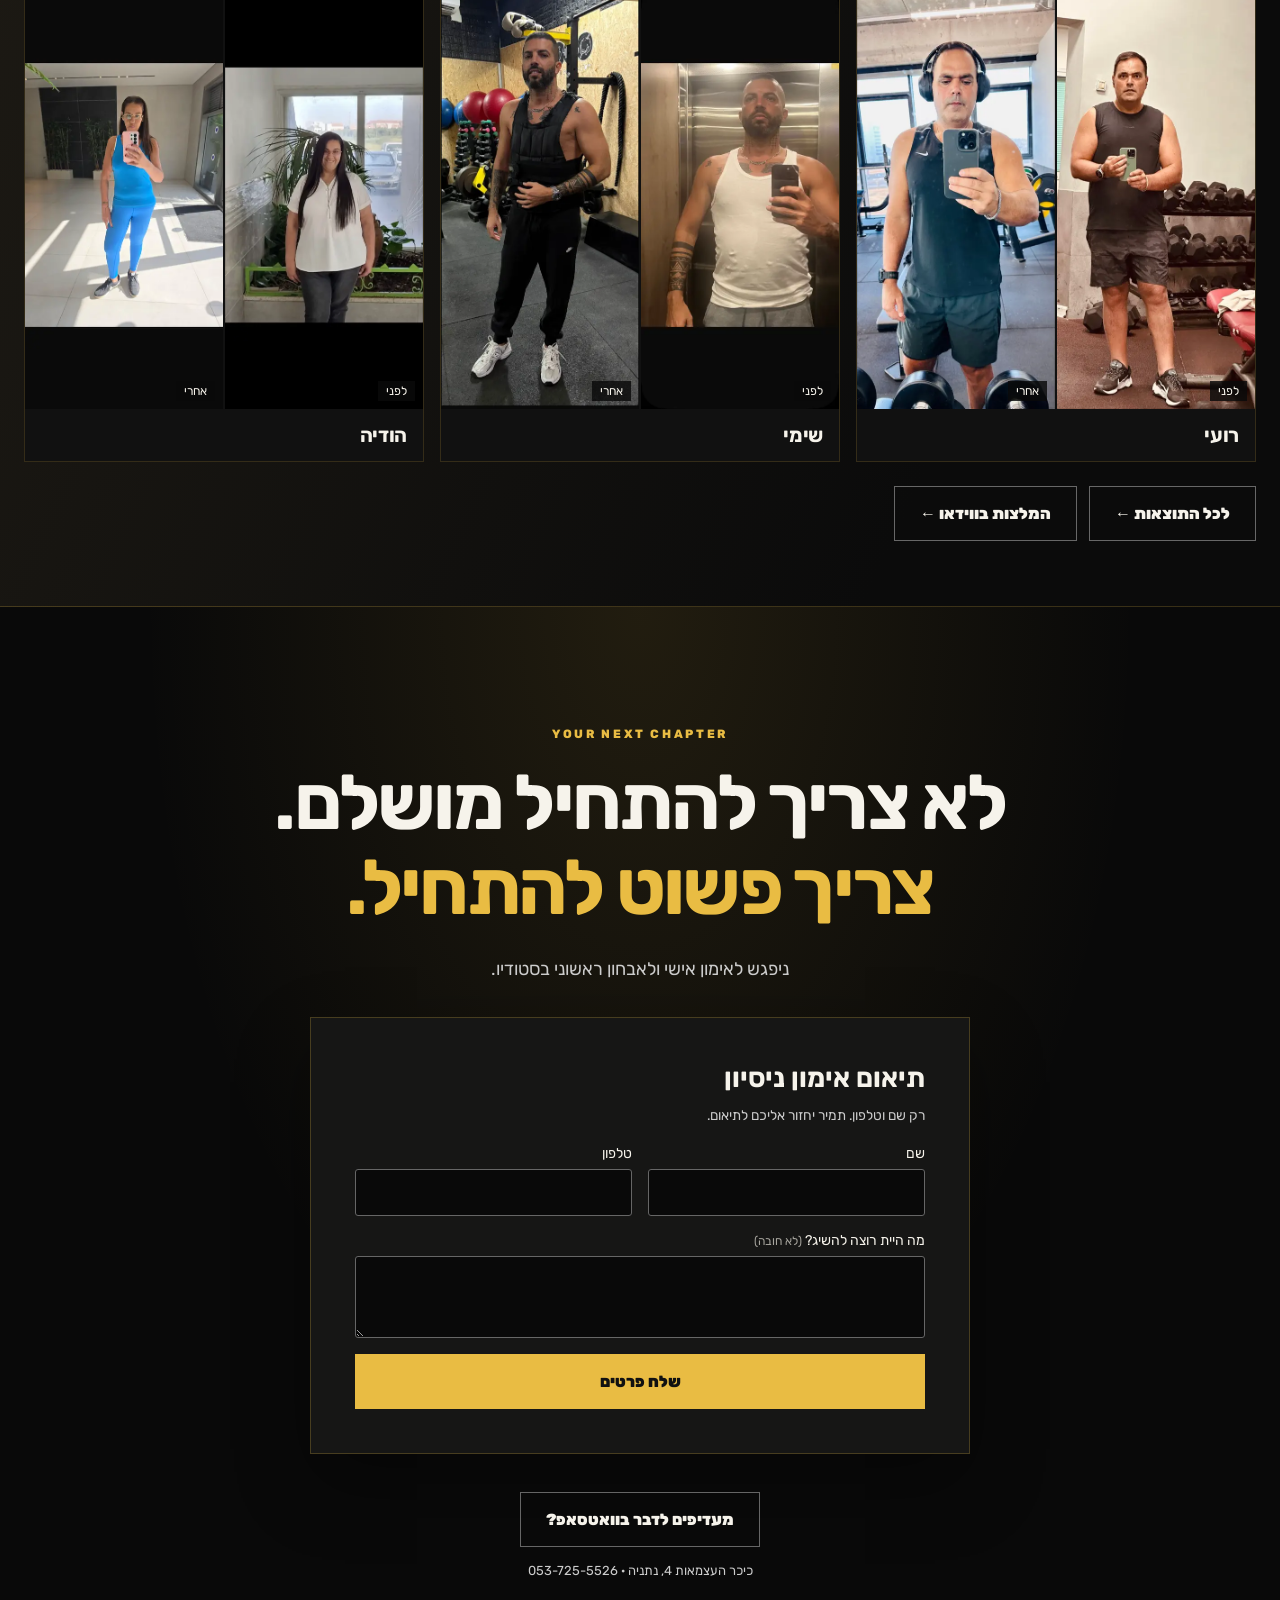
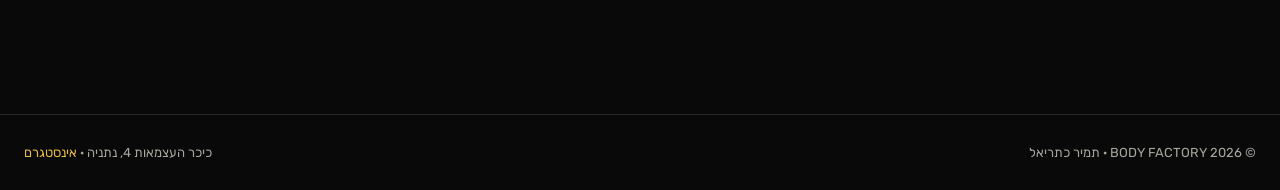
==== commit 6fa3648b: "Enable accessibility controls on index.html" ====
--- a/index.html
+++ b/index.html
@@ -4,7 +4,7 @@
 section[id],header[id]{scroll-margin-top:85px}.hero-grid{grid-template-columns:1fr 1fr}.hero-visual{border-radius:2px}.hero-visual:after{content:none}.hero-visual img{object-position:center}.photo-label{position:absolute;inset:auto 0 0;padding:40px 22px 20px;background:linear-gradient(transparent,#000d);display:flex;justify-content:space-between;align-items:center;font-size:12px}.photo-label b{direction:ltr;letter-spacing:.18em;color:var(--gold)}.spacegrid{display:grid;grid-template-columns:.8fr 1.2fr;align-items:center;gap:6vw}video{width:100%;background:#141414;display:block}.spacegrid video{max-height:540px}.result{padding:0;overflow:hidden}.result header{display:flex;justify-content:space-between;align-items:center;padding:19px}.result h3{margin:0}.pair,.stories,.form-row{display:grid;grid-template-columns:1fr 1fr;gap:3px}figure{margin:0}.pair figure{position:relative;background:#0d0d0d}.pair img{width:100%;height:clamp(210px,22vw,340px);object-fit:contain;display:block}.pair figcaption{position:absolute;bottom:7px;right:7px;padding:4px 8px;background:#111e;color:white;font-size:12px}.stories{gap:22px;max-width:760px}.stories-title{font-size:32px;margin-top:65px}.stories video{aspect-ratio:9/12;object-fit:contain}.stories figcaption{padding:12px 0}.form{background:#161615;border:1px solid #ffffff30;text-align:right;padding:clamp(20px,4vw,44px);max-width:660px;margin:32px auto}.form h3{font-size:27px;margin:0 0 10px}.form-row{gap:16px}.field{display:grid;gap:7px;margin-bottom:16px}.field label{font-size:14px}.field input,.field textarea{width:100%;min-width:0;color:white;background:#090909;border:1px solid #666;padding:13px;font:inherit;border-radius:3px}.field textarea{min-height:82px}.field :focus{outline:2px solid var(--gold)}#successMsg:not(:empty){margin-top:16px}.alt-contact{color:var(--gold);text-decoration:underline}.portrait img{object-position:50% 32%}.hero h1 span{display:inline-block}.btn:disabled{opacity:.7}.reveal{opacity:1;transform:none}.motion .reveal:not(.visible){opacity:0;transform:translateY(20px)}
 @media(max-width:850px){.hero-grid,.spacegrid{grid-template-columns:1fr}.hero-visual{height:clamp(240px,65vw,460px)}.hero{padding-bottom:60px}.pair img{height:clamp(240px,65vw,430px)}.stories{gap:10px}.section{padding:65px 0}.spacegrid{gap:16px}}
 @media(max-width:520px){.form-row{grid-template-columns:1fr;gap:0}.trial{padding:72px 0}.hero{padding-top:103px}.hero h1{margin-top:14px}.stories figcaption{font-size:13px}}
-</style><link rel="stylesheet" href="motion.css"></head><body><nav><div class="wrap"><a class="brand" href="#home"><img src="media/logo.webp" alt=""><span>BODY FACTORY</span></a><div class="nav-links"><a href="#method">השיטה</a><a href="#training">אימונים</a><a href="#coach">תמיר</a><a href="results.html">לפני ואחרי</a><a class="btn" href="#leadForm">קביעת אימון ניסיון</a></div></div></nav><main><header id="home" class="hero"><div class="wrap hero-grid"><div><div class="eyebrow">BODY FACTORY · NETANYA</div><h1><span class="mask"><b>לא עוד התחלה.</b></span><span class="mask gold"><b>הפעם מתמידים.</b></span></h1><p>סטודיו בוטיק לאימונים אישיים, זוגיים וקבוצות של עד 3 מתאמנים. מסגרת מקצועית שמחזיקה אותך גם כשהמוטיבציה נגמרת.</p><div class="actions"><a class="btn" href="#leadForm">קביעת אימון ניסיון</a><a class="btn secondary" href="#method">איך זה עובד</a></div></div><div class="press" aria-hidden="true"><svg viewBox="0 0 400 400" direction="ltr"><defs><radialGradient id="steel" cx="34%" cy="25%"><stop stop-color="#393631"/><stop offset=".5" stop-color="#171717"/><stop offset="1" stop-color="#070707"/></radialGradient><path id="rim" d="M 70 200 a130 130 0 1 1 260 0 a130 130 0 1 1 -260 0"/></defs><g class="disc"><circle cx="200" cy="200" r="184" fill="url(#steel)" stroke="#756645" stroke-width="3"/><g stroke="#beab78" stroke-width="2"><path d="M200 23v11" transform="rotate(0 200 200)"/><path d="M200 28v6" transform="rotate(6 200 200)"/><path d="M200 28v6" transform="rotate(12 200 200)"/><path d="M200 28v6" transform="rotate(18 200 200)"/><path d="M200 28v6" transform="rotate(24 200 200)"/><path d="M200 23v11" transform="rotate(30 200 200)"/><path d="M200 28v6" transform="rotate(36 200 200)"/><path d="M200 28v6" transform="rotate(42 200 200)"/><path d="M200 28v6" transform="rotate(48 200 200)"/><path d="M200 28v6" transform="rotate(54 200 200)"/><path d="M200 23v11" transform="rotate(60 200 200)"/><path d="M200 28v6" transform="rotate(66 200 200)"/><path d="M200 28v6" transform="rotate(72 200 200)"/><path d="M200 28v6" transform="rotate(78 200 200)"/><path d="M200 28v6" transform="rotate(84 200 200)"/><path d="M200 23v11" transform="rotate(90 200 200)"/><path d="M200 28v6" transform="rotate(96 200 200)"/><path d="M200 28v6" transform="rotate(102 200 200)"/><path d="M200 28v6" transform="rotate(108 200 200)"/><path d="M200 28v6" transform="rotate(114 200 200)"/><path d="M200 23v11" transform="rotate(120 200 200)"/><path d="M200 28v6" transform="rotate(126 200 200)"/><path d="M200 28v6" transform="rotate(132 200 200)"/><path d="M200 28v6" transform="rotate(138 200 200)"/><path d="M200 28v6" transform="rotate(144 200 200)"/><path d="M200 23v11" transform="rotate(150 200 200)"/><path d="M200 28v6" transform="rotate(156 200 200)"/><path d="M200 28v6" transform="rotate(162 200 200)"/><path d="M200 28v6" transform="rotate(168 200 200)"/><path d="M200 28v6" transform="rotate(174 200 200)"/><path d="M200 23v11" transform="rotate(180 200 200)"/><path d="M200 28v6" transform="rotate(186 200 200)"/><path d="M200 28v6" transform="rotate(192 200 200)"/><path d="M200 28v6" transform="rotate(198 200 200)"/><path d="M200 28v6" transform="rotate(204 200 200)"/><path d="M200 23v11" transform="rotate(210 200 200)"/><path d="M200 28v6" transform="rotate(216 200 200)"/><path d="M200 28v6" transform="rotate(222 200 200)"/><path d="M200 28v6" transform="rotate(228 200 200)"/><path d="M200 28v6" transform="rotate(234 200 200)"/><path d="M200 23v11" transform="rotate(240 200 200)"/><path d="M200 28v6" transform="rotate(246 200 200)"/><path d="M200 28v6" transform="rotate(252 200 200)"/><path d="M200 28v6" transform="rotate(258 200 200)"/><path d="M200 28v6" transform="rotate(264 200 200)"/><path d="M200 23v11" transform="rotate(270 200 200)"/><path d="M200 28v6" transform="rotate(276 200 200)"/><path d="M200 28v6" transform="rotate(282 200 200)"/><path d="M200 28v6" transform="rotate(288 200 200)"/><path d="M200 28v6" transform="rotate(294 200 200)"/><path d="M200 23v11" transform="rotate(300 200 200)"/><path d="M200 28v6" transform="rotate(306 200 200)"/><path d="M200 28v6" transform="rotate(312 200 200)"/><path d="M200 28v6" transform="rotate(318 200 200)"/><path d="M200 28v6" transform="rotate(324 200 200)"/><path d="M200 23v11" transform="rotate(330 200 200)"/><path d="M200 28v6" transform="rotate(336 200 200)"/><path d="M200 28v6" transform="rotate(342 200 200)"/><path d="M200 28v6" transform="rotate(348 200 200)"/><path d="M200 28v6" transform="rotate(354 200 200)"/></g><circle cx="200" cy="200" r="153" fill="none" stroke="#6e6045"/><text fill="#dfc787" font-size="16" font-weight="bold" letter-spacing="4"><textPath href="#rim" startOffset="2%">BODY FACTORY · NETANYA</textPath><textPath href="#rim" startOffset="52%">BODY FACTORY · NETANYA</textPath></text><circle cx="200" cy="200" r="116" fill="none" stroke="#514a3b"/><g fill="#060606" stroke="#615744"><rect x="144" y="102" width="112" height="18" rx="9"/><rect x="144" y="280" width="112" height="18" rx="9"/></g></g><text x="200" y="216" text-anchor="middle" font-family="Arial,sans-serif" font-weight="900" font-style="italic" font-size="85" fill="#f3c959">BF</text><text x="200" y="244" text-anchor="middle" fill="#d8cfbd" font-size="10" letter-spacing="4">STRENGTH STUDIO</text></svg></div></div><span class="scroll-cue">גללו לגלות ↓</span></header><div class="tempo" aria-hidden="true"><div>BODY FACTORY　 /　 STRENGTH IN MOTION　 /　 NETANYA　 /　 BODY FACTORY　 /　 STRENGTH IN MOTION　 /　 NETANYA　 /　 BODY FACTORY</div></div><div class="metrics"><div class="wrap"><div class="metric"><strong>עד 3</strong><span>מתאמנים בקבוצה</span></div><div class="metric"><strong>1:1</strong><span>אימון אישי</span></div><div class="metric"><strong>אבחון</strong><span>באימון ההיכרות</span></div><div class="metric"><strong>נתניה</strong><span>כיכר העצמאות 4</span></div></div></div><section class="section" id="method"><div class="wrap"><div class="section-head reveal"><div class="eyebrow">THE METHOD</div><h2>מוטיבציה מתחילה.<br><span class="gold">מסגרת מחזיקה.</span></h2><p class="lead">אנשים לא מפסיקים להתאמן כי חסרה להם תוכנית. הרבה פעמים חסרה להם מסגרת שמתאימה לחיים האמיתיים. אצלנו קובעים אימון מראש, מתקדמים בצורה מדודה ומקבלים יחס אישי בכל שלב.</p></div><div class="cards"><article class="card reveal"><div class="num">01 / CONSISTENCY</div><div><h3>התמדה לפני הכול</h3><p>אימונים קבועים, מעקב והרגלים שמחזיקים גם בתקופות עמוסות.</p></div></article><article class="card reveal"><div class="num">02 / PRECISION</div><div><h3>לא אימון גנרי</h3><p>טכניקה מדויקת והתאמת התרגילים, העומס והקצב לכל מתאמן.</p></div></article><article class="card reveal"><div class="num">03 / GUIDANCE</div><div><h3>ליווי גם מעבר לאימון</h3><p>מעקב התקדמות, שקילות וליווי תזונתי בהתאם למסלול.</p></div></article></div></div></section><section class="section dark" id="training"><div class="wrap"><div class="eyebrow">TRAIN YOUR WAY</div><h2 class="reveal">האימון שלך.<br><span class="gold">הדרך שלך.</span></h2><div class="cards"><article class="card reveal"><div class="num">SMALL GROUP</div><div><h3>קבוצות עד 3</h3><p>האנרגיה של קבוצה עם תשומת הלב שמגיעה לך.</p></div></article><article class="card reveal"><div class="num">PERSONAL TRAINING</div><div><h3>אימון אישי</h3><p>תוכנית מדויקת, אחד על אחד, בקצב שלך.</p></div></article><article class="card reveal"><div class="num">DUO TRAINING</div><div><h3>אימון זוגי</h3><p>מתאמנים יחד, בלי לוותר על התאמה אישית.</p></div></article></div></div></section><section class="section films" id="studio-films"><div class="wrap"><div class="eyebrow">INSIDE BODY FACTORY</div><h2>הצצה לאימון בסטודיו</h2><div class="film-grid"><figure><video controls playsinline preload="none" poster="media/training-atmosphere.jpg" aria-label="רגעים מתוך האימונים" src="media/training-atmosphere.mp4"></video><figcaption>רגעים מתוך האימונים</figcaption></figure></div></div></section><section class="section" id="coach"><div class="wrap split"><div class="portrait reveal"><img src="media/tamir.jpg" alt="תמיר כתריאל, מאמן כושר" loading="lazy"></div><div class="reveal"><div class="eyebrow">MEET YOUR COACH</div><h2>היי, אני <span class="gold">תמיר.</span></h2><p class="lead">מאמן כושר, מלווה תזונה ומעסה רפואי. בניתי את Body Factory מתוך הבנה שאימון טוב הוא רק חלק מהתמונה. המטרה היא לבנות שגרה שאפשר להתמיד בה — ולראות התקדמות לאורך זמן.</p><div class="features"><div class="feature"><strong>מכירים אותך באמת</strong><span>מטרות, מגבלות, סדר יום והתקדמות — הכול חלק מהתהליך.</span></div><div class="feature"><strong>קובעים מראש</strong><span>הופכים את האימון לחלק קבוע מהשבוע שלך.</span></div><div class="feature"><strong>לא נשארים לבד</strong><span>ממשיכים גם כשקשה, עם התאמות וליווי.</span></div></div></div></div></section><aside class="gallery-link" id="results"><div class="wrap"><span class="eyebrow">BODY FACTORY / PROGRESS</span><h2>השינוי של המתאמנים שלנו</h2><div class="proof-strip"><article class="proof-card"><div class="proof-pair"><figure><img loading="lazy" src="media/roi-before.webp" alt="רועי – לפני" width="439" height="950"><figcaption>לפני</figcaption></figure><figure><img loading="lazy" src="media/roi-after.webp" alt="רועי – אחרי" width="439" height="950"><figcaption>אחרי</figcaption></figure></div><h3>רועי</h3></article><article class="proof-card"><div class="proof-pair"><figure><img loading="lazy" src="media/shimi-before.webp" alt="שימי – לפני" width="439" height="950"><figcaption>לפני</figcaption></figure><figure><img loading="lazy" src="media/shimi-after.webp" alt="שימי – אחרי" width="439" height="950"><figcaption>אחרי</figcaption></figure></div><h3>שימי</h3></article><article class="proof-card"><div class="proof-pair"><figure><img loading="lazy" src="media/hodaya-before.webp" alt="הודיה – לפני" width="439" height="950"><figcaption>לפני</figcaption></figure><figure><img loading="lazy" src="media/hodaya-after.webp" alt="הודיה – אחרי" width="439" height="950"><figcaption>אחרי</figcaption></figure></div><h3>הודיה</h3></article></div><div class="proof-actions"><a class="btn secondary" href="results.html">לכל התוצאות ←</a> <a class="btn secondary" href="results.html#reviews">המלצות בווידאו ←</a></div></div></aside><section class="trial" id="trial"><div class="wrap reveal"><div class="eyebrow">YOUR NEXT CHAPTER</div><h2>לא צריך להתחיל מושלם.<br><span class="gold">צריך פשוט להתחיל.</span></h2><p>ניפגש לאימון אישי ולאבחון ראשוני בסטודיו.</p><form class="form reveal" id="leadForm" aria-describedby="formHelp">
+</style><link rel="stylesheet" href="motion.css"><link rel="stylesheet" href="accessibility.css"></head><body><nav><div class="wrap"><a class="brand" href="#home"><img src="media/logo.webp" alt=""><span>BODY FACTORY</span></a><div class="nav-links"><a href="#method">השיטה</a><a href="#training">אימונים</a><a href="#coach">תמיר</a><a href="results.html">לפני ואחרי</a><a class="btn" href="#leadForm">קביעת אימון ניסיון</a></div></div></nav><main><header id="home" class="hero"><div class="wrap hero-grid"><div><div class="eyebrow">BODY FACTORY · NETANYA</div><h1><span class="mask"><b>לא עוד התחלה.</b></span><span class="mask gold"><b>הפעם מתמידים.</b></span></h1><p>סטודיו בוטיק לאימונים אישיים, זוגיים וקבוצות של עד 3 מתאמנים. מסגרת מקצועית שמחזיקה אותך גם כשהמוטיבציה נגמרת.</p><div class="actions"><a class="btn" href="#leadForm">קביעת אימון ניסיון</a><a class="btn secondary" href="#method">איך זה עובד</a></div></div><div class="press" aria-hidden="true"><svg viewBox="0 0 400 400" direction="ltr"><defs><radialGradient id="steel" cx="34%" cy="25%"><stop stop-color="#393631"/><stop offset=".5" stop-color="#171717"/><stop offset="1" stop-color="#070707"/></radialGradient><path id="rim" d="M 70 200 a130 130 0 1 1 260 0 a130 130 0 1 1 -260 0"/></defs><g class="disc"><circle cx="200" cy="200" r="184" fill="url(#steel)" stroke="#756645" stroke-width="3"/><g stroke="#beab78" stroke-width="2"><path d="M200 23v11" transform="rotate(0 200 200)"/><path d="M200 28v6" transform="rotate(6 200 200)"/><path d="M200 28v6" transform="rotate(12 200 200)"/><path d="M200 28v6" transform="rotate(18 200 200)"/><path d="M200 28v6" transform="rotate(24 200 200)"/><path d="M200 23v11" transform="rotate(30 200 200)"/><path d="M200 28v6" transform="rotate(36 200 200)"/><path d="M200 28v6" transform="rotate(42 200 200)"/><path d="M200 28v6" transform="rotate(48 200 200)"/><path d="M200 28v6" transform="rotate(54 200 200)"/><path d="M200 23v11" transform="rotate(60 200 200)"/><path d="M200 28v6" transform="rotate(66 200 200)"/><path d="M200 28v6" transform="rotate(72 200 200)"/><path d="M200 28v6" transform="rotate(78 200 200)"/><path d="M200 28v6" transform="rotate(84 200 200)"/><path d="M200 23v11" transform="rotate(90 200 200)"/><path d="M200 28v6" transform="rotate(96 200 200)"/><path d="M200 28v6" transform="rotate(102 200 200)"/><path d="M200 28v6" transform="rotate(108 200 200)"/><path d="M200 28v6" transform="rotate(114 200 200)"/><path d="M200 23v11" transform="rotate(120 200 200)"/><path d="M200 28v6" transform="rotate(126 200 200)"/><path d="M200 28v6" transform="rotate(132 200 200)"/><path d="M200 28v6" transform="rotate(138 200 200)"/><path d="M200 28v6" transform="rotate(144 200 200)"/><path d="M200 23v11" transform="rotate(150 200 200)"/><path d="M200 28v6" transform="rotate(156 200 200)"/><path d="M200 28v6" transform="rotate(162 200 200)"/><path d="M200 28v6" transform="rotate(168 200 200)"/><path d="M200 28v6" transform="rotate(174 200 200)"/><path d="M200 23v11" transform="rotate(180 200 200)"/><path d="M200 28v6" transform="rotate(186 200 200)"/><path d="M200 28v6" transform="rotate(192 200 200)"/><path d="M200 28v6" transform="rotate(198 200 200)"/><path d="M200 28v6" transform="rotate(204 200 200)"/><path d="M200 23v11" transform="rotate(210 200 200)"/><path d="M200 28v6" transform="rotate(216 200 200)"/><path d="M200 28v6" transform="rotate(222 200 200)"/><path d="M200 28v6" transform="rotate(228 200 200)"/><path d="M200 28v6" transform="rotate(234 200 200)"/><path d="M200 23v11" transform="rotate(240 200 200)"/><path d="M200 28v6" transform="rotate(246 200 200)"/><path d="M200 28v6" transform="rotate(252 200 200)"/><path d="M200 28v6" transform="rotate(258 200 200)"/><path d="M200 28v6" transform="rotate(264 200 200)"/><path d="M200 23v11" transform="rotate(270 200 200)"/><path d="M200 28v6" transform="rotate(276 200 200)"/><path d="M200 28v6" transform="rotate(282 200 200)"/><path d="M200 28v6" transform="rotate(288 200 200)"/><path d="M200 28v6" transform="rotate(294 200 200)"/><path d="M200 23v11" transform="rotate(300 200 200)"/><path d="M200 28v6" transform="rotate(306 200 200)"/><path d="M200 28v6" transform="rotate(312 200 200)"/><path d="M200 28v6" transform="rotate(318 200 200)"/><path d="M200 28v6" transform="rotate(324 200 200)"/><path d="M200 23v11" transform="rotate(330 200 200)"/><path d="M200 28v6" transform="rotate(336 200 200)"/><path d="M200 28v6" transform="rotate(342 200 200)"/><path d="M200 28v6" transform="rotate(348 200 200)"/><path d="M200 28v6" transform="rotate(354 200 200)"/></g><circle cx="200" cy="200" r="153" fill="none" stroke="#6e6045"/><text fill="#dfc787" font-size="16" font-weight="bold" letter-spacing="4"><textPath href="#rim" startOffset="2%">BODY FACTORY · NETANYA</textPath><textPath href="#rim" startOffset="52%">BODY FACTORY · NETANYA</textPath></text><circle cx="200" cy="200" r="116" fill="none" stroke="#514a3b"/><g fill="#060606" stroke="#615744"><rect x="144" y="102" width="112" height="18" rx="9"/><rect x="144" y="280" width="112" height="18" rx="9"/></g></g><text x="200" y="216" text-anchor="middle" font-family="Arial,sans-serif" font-weight="900" font-style="italic" font-size="85" fill="#f3c959">BF</text><text x="200" y="244" text-anchor="middle" fill="#d8cfbd" font-size="10" letter-spacing="4">STRENGTH STUDIO</text></svg></div></div><span class="scroll-cue">גללו לגלות ↓</span></header><div class="tempo" aria-hidden="true"><div>BODY FACTORY　 /　 STRENGTH IN MOTION　 /　 NETANYA　 /　 BODY FACTORY　 /　 STRENGTH IN MOTION　 /　 NETANYA　 /　 BODY FACTORY</div></div><div class="metrics"><div class="wrap"><div class="metric"><strong>עד 3</strong><span>מתאמנים בקבוצה</span></div><div class="metric"><strong>1:1</strong><span>אימון אישי</span></div><div class="metric"><strong>אבחון</strong><span>באימון ההיכרות</span></div><div class="metric"><strong>נתניה</strong><span>כיכר העצמאות 4</span></div></div></div><section class="section" id="method"><div class="wrap"><div class="section-head reveal"><div class="eyebrow">THE METHOD</div><h2>מוטיבציה מתחילה.<br><span class="gold">מסגרת מחזיקה.</span></h2><p class="lead">אנשים לא מפסיקים להתאמן כי חסרה להם תוכנית. הרבה פעמים חסרה להם מסגרת שמתאימה לחיים האמיתיים. אצלנו קובעים אימון מראש, מתקדמים בצורה מדודה ומקבלים יחס אישי בכל שלב.</p></div><div class="cards"><article class="card reveal"><div class="num">01 / CONSISTENCY</div><div><h3>התמדה לפני הכול</h3><p>אימונים קבועים, מעקב והרגלים שמחזיקים גם בתקופות עמוסות.</p></div></article><article class="card reveal"><div class="num">02 / PRECISION</div><div><h3>לא אימון גנרי</h3><p>טכניקה מדויקת והתאמת התרגילים, העומס והקצב לכל מתאמן.</p></div></article><article class="card reveal"><div class="num">03 / GUIDANCE</div><div><h3>ליווי גם מעבר לאימון</h3><p>מעקב התקדמות, שקילות וליווי תזונתי בהתאם למסלול.</p></div></article></div></div></section><section class="section dark" id="training"><div class="wrap"><div class="eyebrow">TRAIN YOUR WAY</div><h2 class="reveal">האימון שלך.<br><span class="gold">הדרך שלך.</span></h2><div class="cards"><article class="card reveal"><div class="num">SMALL GROUP</div><div><h3>קבוצות עד 3</h3><p>האנרגיה של קבוצה עם תשומת הלב שמגיעה לך.</p></div></article><article class="card reveal"><div class="num">PERSONAL TRAINING</div><div><h3>אימון אישי</h3><p>תוכנית מדויקת, אחד על אחד, בקצב שלך.</p></div></article><article class="card reveal"><div class="num">DUO TRAINING</div><div><h3>אימון זוגי</h3><p>מתאמנים יחד, בלי לוותר על התאמה אישית.</p></div></article></div></div></section><section class="section films" id="studio-films"><div class="wrap"><div class="eyebrow">INSIDE BODY FACTORY</div><h2>הצצה לאימון בסטודיו</h2><div class="film-grid"><figure><video controls playsinline preload="none" poster="media/training-atmosphere.jpg" aria-label="רגעים מתוך האימונים" src="media/training-atmosphere.mp4"></video><figcaption>רגעים מתוך האימונים</figcaption></figure></div></div></section><section class="section" id="coach"><div class="wrap split"><div class="portrait reveal"><img src="media/tamir.jpg" alt="תמיר כתריאל, מאמן כושר" loading="lazy"></div><div class="reveal"><div class="eyebrow">MEET YOUR COACH</div><h2>היי, אני <span class="gold">תמיר.</span></h2><p class="lead">מאמן כושר, מלווה תזונה ומעסה רפואי. בניתי את Body Factory מתוך הבנה שאימון טוב הוא רק חלק מהתמונה. המטרה היא לבנות שגרה שאפשר להתמיד בה — ולראות התקדמות לאורך זמן.</p><div class="features"><div class="feature"><strong>מכירים אותך באמת</strong><span>מטרות, מגבלות, סדר יום והתקדמות — הכול חלק מהתהליך.</span></div><div class="feature"><strong>קובעים מראש</strong><span>הופכים את האימון לחלק קבוע מהשבוע שלך.</span></div><div class="feature"><strong>לא נשארים לבד</strong><span>ממשיכים גם כשקשה, עם התאמות וליווי.</span></div></div></div></div></section><aside class="gallery-link" id="results"><div class="wrap"><span class="eyebrow">BODY FACTORY / PROGRESS</span><h2>השינוי של המתאמנים שלנו</h2><div class="proof-strip"><article class="proof-card"><div class="proof-pair"><figure><img loading="lazy" src="media/roi-before.webp" alt="רועי – לפני" width="439" height="950"><figcaption>לפני</figcaption></figure><figure><img loading="lazy" src="media/roi-after.webp" alt="רועי – אחרי" width="439" height="950"><figcaption>אחרי</figcaption></figure></div><h3>רועי</h3></article><article class="proof-card"><div class="proof-pair"><figure><img loading="lazy" src="media/shimi-before.webp" alt="שימי – לפני" width="439" height="950"><figcaption>לפני</figcaption></figure><figure><img loading="lazy" src="media/shimi-after.webp" alt="שימי – אחרי" width="439" height="950"><figcaption>אחרי</figcaption></figure></div><h3>שימי</h3></article><article class="proof-card"><div class="proof-pair"><figure><img loading="lazy" src="media/hodaya-before.webp" alt="הודיה – לפני" width="439" height="950"><figcaption>לפני</figcaption></figure><figure><img loading="lazy" src="media/hodaya-after.webp" alt="הודיה – אחרי" width="439" height="950"><figcaption>אחרי</figcaption></figure></div><h3>הודיה</h3></article></div><div class="proof-actions"><a class="btn secondary" href="results.html">לכל התוצאות ←</a> <a class="btn secondary" href="results.html#reviews">המלצות בווידאו ←</a></div></div></aside><section class="trial" id="trial"><div class="wrap reveal"><div class="eyebrow">YOUR NEXT CHAPTER</div><h2>לא צריך להתחיל מושלם.<br><span class="gold">צריך פשוט להתחיל.</span></h2><p>ניפגש לאימון אישי ולאבחון ראשוני בסטודיו.</p><form class="form reveal" id="leadForm" aria-describedby="formHelp">
         <h3>תיאום אימון ניסיון</h3>
         <p class="lead" id="formHelp" style="font-size:.86rem;margin:0 0 18px">רק שם וטלפון. תמיר יחזור אליכם לתיאום.</p>
         <div class="form-row"><div class="field"><label for="firstName">שם</label><input id="firstName" name="firstName" autocomplete="name" required></div><div class="field"><label for="phone">טלפון</label><input id="phone" name="phone" type="tel" inputmode="tel" autocomplete="tel" required></div></div>
@@ -12,4 +12,4 @@
         <button class="btn btn-primary" style="width:100%" type="submit" id="submitBtn">שלח פרטים</button>
         <div class="success" id="successMsg" role="status" aria-live="polite"></div>
       </form>
-<a class="alt-contact btn secondary" href="https://wa.me/972537255526?text=%D7%94%D7%99%D7%99%2C%20%D7%90%D7%A0%D7%99%20%D7%A8%D7%95%D7%A6%D7%94%20%D7%9C%D7%A7%D7%91%D7%95%D7%A2%20%D7%90%D7%99%D7%9E%D7%95%D7%9F%20%D7%A0%D7%99%D7%A1%D7%99%D7%95%D7%9F%20%D7%91%D7%91%D7%95%D7%93%D7%99%20%D7%A4%D7%A7%D7%98%D7%95%D7%A8%D7%99" target="_blank" rel="noopener">מעדיפים לדבר בוואטסאפ?</a><p style="font-size:13px">כיכר העצמאות 4, נתניה · 053-725-5526</p></div></section></main><footer class="footer"><div class="wrap"><span>© 2026 BODY FACTORY · תמיר כתריאל</span><span>כיכר העצמאות 4, נתניה · <a class="footer-link" href="https://www.instagram.com/tamirchai1/" target="_blank" rel="noopener noreferrer">אינסטגרם</a></span></div></footer><script>if(!matchMedia('(prefers-reduced-motion: reduce)').matches && 'IntersectionObserver' in window)document.documentElement.classList.add('motion');const els=document.querySelectorAll('.reveal');if(matchMedia('(prefers-reduced-motion: reduce)').matches||!('IntersectionObserver'in window)){els.forEach(e=>e.classList.add('visible'))}else{const obs=new IntersectionObserver(entries=>entries.forEach(entry=>{if(entry.isIntersecting){entry.target.classList.add('visible');obs.unobserve(entry.target)}}),{threshold:.08});els.forEach(e=>obs.observe(e))}</script><script src="lead.js"></script><script src="motion.js"></script></body></html>
+<a class="alt-contact btn secondary" href="https://wa.me/972537255526?text=%D7%94%D7%99%D7%99%2C%20%D7%90%D7%A0%D7%99%20%D7%A8%D7%95%D7%A6%D7%94%20%D7%9C%D7%A7%D7%91%D7%95%D7%A2%20%D7%90%D7%99%D7%9E%D7%95%D7%9F%20%D7%A0%D7%99%D7%A1%D7%99%D7%95%D7%9F%20%D7%91%D7%91%D7%95%D7%93%D7%99%20%D7%A4%D7%A7%D7%98%D7%95%D7%A8%D7%99" target="_blank" rel="noopener">מעדיפים לדבר בוואטסאפ?</a><p style="font-size:13px">כיכר העצמאות 4, נתניה · 053-725-5526</p></div></section></main><footer class="footer"><div class="wrap"><span>© 2026 BODY FACTORY · תמיר כתריאל</span><span>כיכר העצמאות 4, נתניה · <a class="footer-link" href="https://www.instagram.com/tamirchai1/" target="_blank" rel="noopener noreferrer">אינסטגרם</a></span></div></footer><script>if(!matchMedia('(prefers-reduced-motion: reduce)').matches && 'IntersectionObserver' in window)document.documentElement.classList.add('motion');const els=document.querySelectorAll('.reveal');if(matchMedia('(prefers-reduced-motion: reduce)').matches||!('IntersectionObserver'in window)){els.forEach(e=>e.classList.add('visible'))}else{const obs=new IntersectionObserver(entries=>entries.forEach(entry=>{if(entry.isIntersecting){entry.target.classList.add('visible');obs.unobserve(entry.target)}}),{threshold:.08});els.forEach(e=>obs.observe(e))}</script><script src="lead.js"></script><script src="motion.js"></script><script src="accessibility.js"></script></body></html>
--- a/accessibility.css
+++ b/accessibility.css
@@ -0,0 +1 @@
+.access-trigger{position:fixed;bottom:22px;left:20px;z-index:1000;width:52px;height:52px;border-radius:50%;border:2px solid #e9bc43;background:#111;color:#e9bc43;font-size:27px;cursor:pointer;box-shadow:0 4px 22px #0009}.access-panel{position:fixed;bottom:85px;left:20px;z-index:1001;width:min(320px,calc(100vw - 40px));padding:20px;background:#171717;color:#fff;border:1px solid #e9bc43;border-radius:12px;box-shadow:0 10px 35px #000b;font-family:Rubik,Arial,sans-serif}.access-panel[hidden]{display:none}.access-panel h2{font-size:21px;margin:0 0 12px}.access-panel button{display:block;width:100%;padding:11px;margin:7px 0;background:#292929;color:white;border:1px solid #777;border-radius:6px;text-align:right;cursor:pointer}.access-panel button:hover,.access-panel button:focus-visible,.access-trigger:focus-visible{outline:3px solid #e9bc43;outline-offset:2px}.access-panel .access-close{width:auto;margin-right:auto}.access-panel a{color:#f5d273;text-decoration:underline}.access-large{font-size:120%!important}.access-large .access-panel{font-size:16px}.access-contrast{--bg:#000!important;--surface:#000!important;--muted:#fff!important;--cream:#fff!important;--line:#fff!important}.access-contrast body,.access-contrast section,.access-contrast .section,.access-contrast .card,.access-contrast .result,.access-contrast .form{background:#000!important;color:#fff!important}.access-contrast p,.access-contrast span{color:#fff!important}.access-links a:not(.btn){text-decoration:underline!important;text-underline-offset:3px!important}.access-no-motion,.access-no-motion *,.access-no-motion *:before,.access-no-motion *:after{scroll-behavior:auto!important;animation:none!important;transition:none!important}.access-no-motion .reveal{opacity:1!important;transform:none!important}.access-no-motion .mask b{transform:none!important}a:focus-visible,button:focus-visible,input:focus-visible,textarea:focus-visible{outline:3px solid #e9bc43!important;outline-offset:3px}.skip-link{position:fixed;top:-80px;right:12px;z-index:2000;padding:12px 18px;background:#e9bc43;color:#000}.skip-link:focus{top:12px}
